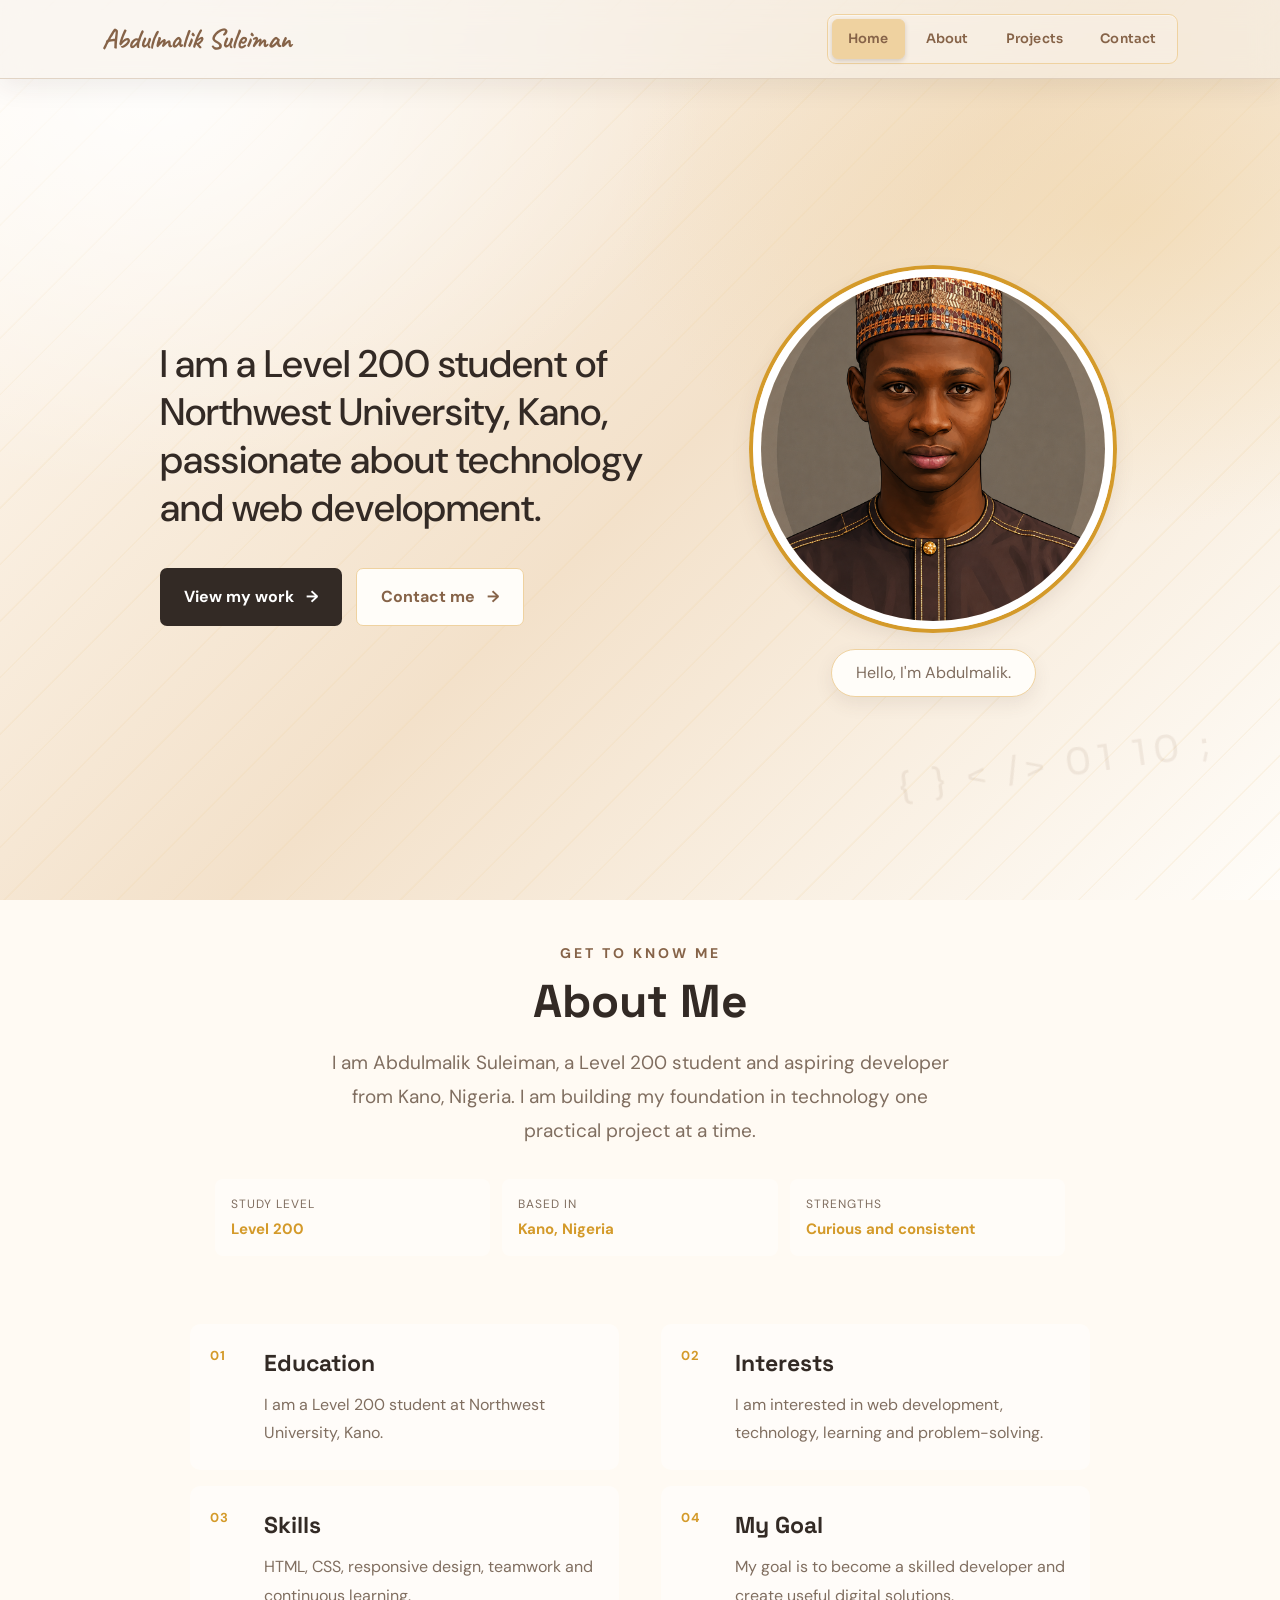
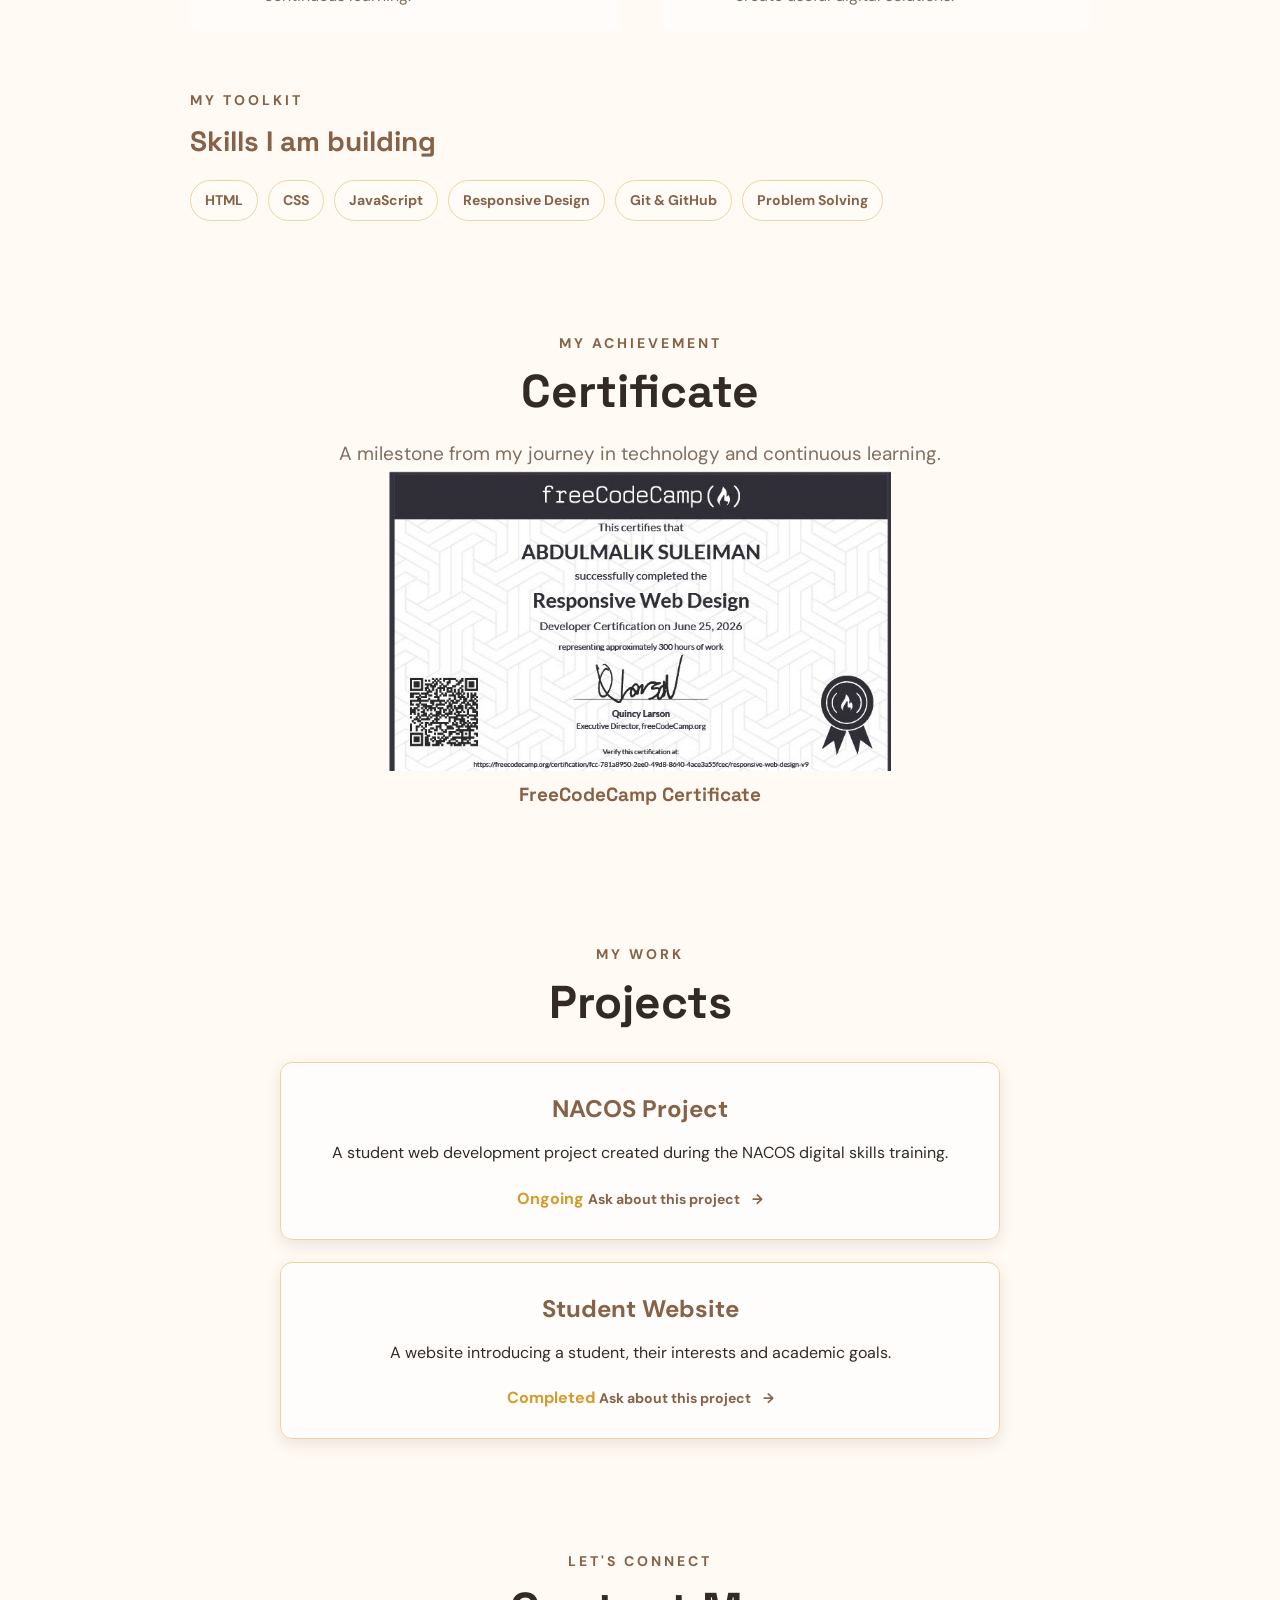
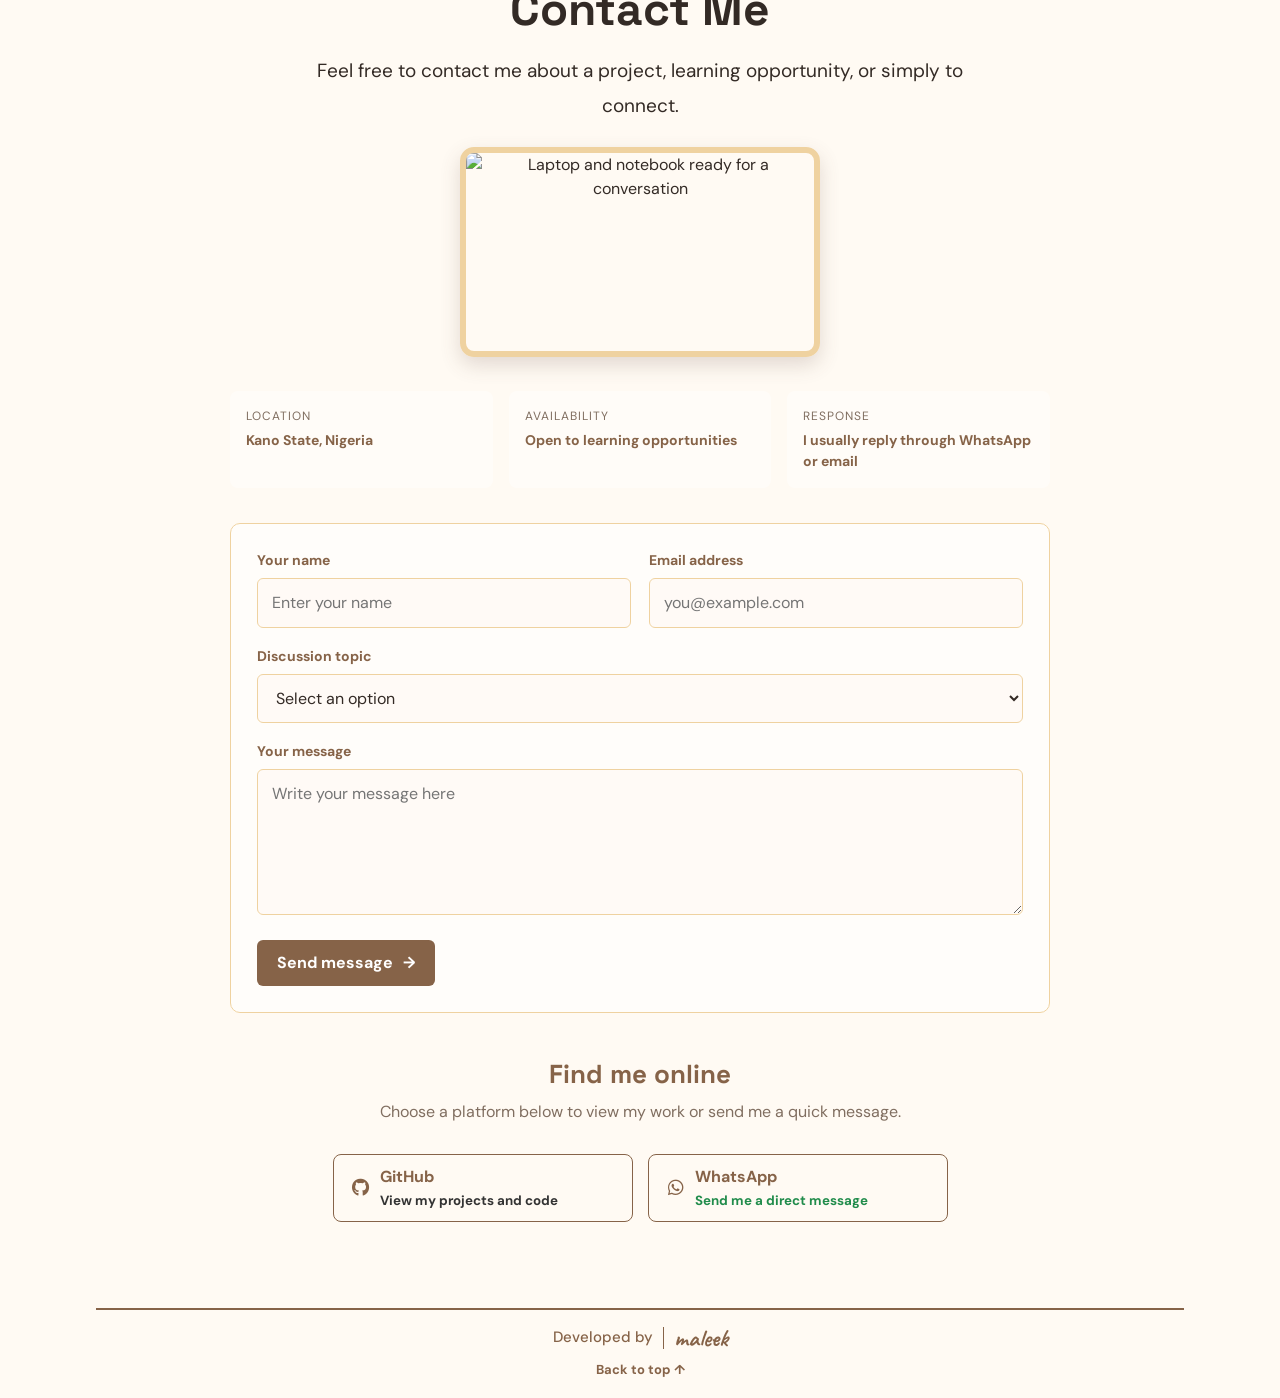
==== index.html @ fd4d11ca "Add files via upload" ====
<!doctype html>
<html lang="en">
  <head>
    <meta charset="UTF-8" />
    <meta name="viewport" content="width=device-width, initial-scale=1.0" />
    <title>Abdulmalik Suleiman | Portfolio</title>
    <link rel="stylesheet" href="styles.css" />
    <link
      rel="stylesheet"
      href="https://cdnjs.cloudflare.com/ajax/libs/font-awesome/6.5.2/css/all.min.css"
    />
  </head>
  <body>
    <header>
      <nav>
        <h2>Abdulmalik Suleiman</h2>
        <input class="menu-checkbox" type="checkbox" id="mobile-menu" />
        <label class="menu-button" for="mobile-menu" aria-label="Toggle navigation menu">
          <span></span>
          <span></span>
          <span></span>
        </label>
        <div class="nav-links">
          <a href="#home" aria-current="page">Home</a>
          <a href="#about">About</a>
          <a href="#projects">Projects</a>
          <a href="#contact">Contact</a>
        </div>
      </nav>
    </header>

    <main>
      <section class="hero page-section" id="home">
        <div class="hero-intro">
          <p>
            I am a Level 200 student of Northwest University, Kano, passionate
            about technology and web development.
          </p>
          <div class="hero-actions">
            <a class="hero-button primary" href="#projects">View my work <span aria-hidden="true">&rarr;</span></a>
            <a class="hero-button secondary" href="#contact">Contact me <span aria-hidden="true">&rarr;</span></a>
          </div>
        </div>

        <div class="personal-image-slot hero-personal-image">
          <img src="compcartoon.jpg" alt="Personal image of Abdulmalik Suleiman" />
          <p class="hero-image-label">Hello, I'm Abdulmalik.</p>
        </div>
      </section>

      <section class="content page-section" id="about">
        <p class="tagline">GET TO KNOW ME</p>
        <h1>About Me</h1>
        <p class="about-intro">
          I am Abdulmalik Suleiman, a Level 200 student and aspiring developer
          from Kano, Nigeria. I am building my foundation in technology one
          practical project at a time.
        </p>

        <div class="about-highlights" aria-label="Personal highlights">
          <div>
            <span>Study level</span>
            <strong>Level 200</strong>
          </div>
          <div>
            <span>Based in</span>
            <strong>Kano, Nigeria</strong>
          </div>
          <div>
            <span>Strengths</span>
            <strong>Curious and consistent</strong>
          </div>
        </div>

        <div class="about-sections">
          <section class="about-section">
            <span class="section-number">01</span>
            <div>
              <h2>Education</h2>
              <p>I am a Level 200 student at Northwest University, Kano.</p>
            </div>
          </section>
          <section class="about-section">
            <span class="section-number">02</span>
            <div>
              <h2>Interests</h2>
              <p>
                I am interested in web development, technology, learning and
                problem-solving.
              </p>
            </div>
          </section>
          <section class="about-section">
            <span class="section-number">03</span>
            <div>
              <h2>Skills</h2>
              <p>
                HTML, CSS, responsive design, teamwork and continuous learning.
              </p>
            </div>
          </section>
          <section class="about-section">
            <span class="section-number">04</span>
            <div>
              <h2>My Goal</h2>
              <p>
                My goal is to become a skilled developer and create useful
                digital solutions.
              </p>
            </div>
          </section>
        </div>

        <div class="skills-section">
          <p class="tagline">MY TOOLKIT</p>
          <h2>Skills I am building</h2>
          <div class="skill-list">
            <span>HTML</span>
            <span>CSS</span>
            <span>JavaScript</span>
            <span>Responsive Design</span>
            <span>Git & GitHub</span>
            <span>Problem Solving</span>
          </div>
        </div>

      </section>

      <section class="content page-section certificate-section" id="certificate">
        <p class="tagline">MY ACHIEVEMENT</p>
        <h1>Certificate</h1>
        <p class="certificate-intro">A milestone from my journey in technology and continuous learning.</p>
        <div class="certificate-slot">
          <img class="certificate-image" src="fcc.jpg" alt="FreeCodeCamp certificate">
          <h2>FreeCodeCamp Certificate</h2>
        </div>
      </section>

      <section class="content page-section" id="projects">
        <p class="tagline">MY WORK</p>
        <h1>Projects</h1>
        <div class="project-grid">
          <article class="card">
            <h2>NACOS Project</h2>
            <p>A student web development project created during the NACOS digital skills training.</p>
            <span class="status">Ongoing</span>
            <a class="project-link" href="#contact">Ask about this project <span aria-hidden="true">&rarr;</span></a>
          </article>
          <article class="card">
            <h2>Student Website</h2>
            <p>
              A website introducing a student, their interests and academic
              goals.
            </p>
            <span class="status">Completed</span>
            <a class="project-link" href="#contact">Ask about this project <span aria-hidden="true">&rarr;</span></a>
          </article>
        </div>
      </section>

      <section class="content page-section" id="contact">
        <p class="tagline">LET'S CONNECT</p>
        <h1>Contact Me</h1>
        <p>
          Feel free to contact me about a project, learning opportunity, or
          simply to connect.
        </p>
        <img
          class="contact-image"
          src="https://images.unsplash.com/photo-1516321318423-f06f85e504b3?auto=format&fit=crop&w=800&q=80"
          alt="Laptop and notebook ready for a conversation"
        />
        <div class="contact-details">
          <div><span>Location</span><strong>Kano State, Nigeria</strong></div>
          <div>
            <span>Availability</span
            ><strong>Open to learning opportunities</strong>
          </div>
          <div>
            <span>Response</span
            ><strong>I usually reply through WhatsApp or email</strong>
          </div>
        </div>

        <form
          class="contact-form"
          action="mailto:suleimanabdulmalik784@gmail.com"
          method="post"
          enctype="text/plain"
        >
          <div class="form-row">
            <div class="form-field">
              <label for="name">Your name</label
              ><input
                id="name"
                name="name"
                type="text"
                placeholder="Enter your name"
                required
              />
            </div>
            <div class="form-field">
              <label for="email">Email address</label
              ><input
                id="email"
                name="email"
                type="email"
                placeholder="you@example.com"
                required
              />
            </div>
          </div>
          <div class="form-field">
            <label for="topic">Discussion topic</label>
            <select id="topic" name="topic" required>
              <option value="" disabled selected>Select an option</option>
              <option value="project">A project idea</option>
              <option value="opportunity">A learning opportunity</option>
              <option value="conversation">A conversation</option>
            </select>
          </div>
          <div class="form-field">
            <label for="message">Your message</label
            ><textarea
              id="message"
              name="message"
              rows="5"
              placeholder="Write your message here"
              required
            ></textarea>
          </div>
          <button class="form-button" type="submit">
            <span>Send message</span>
            <span aria-hidden="true">&rarr;</span>
          </button>
        </form>

        <section class="social-section">
          <h2>Find me online</h2>
          <p class="social-copy">
            Choose a platform below to view my work or send me a quick message.
          </p>
          <div class="contact-links">
            <a
              class="github-link"
              href="https://github.com/suleimanabdulmalik784-ux"
              target="_blank"
              rel="noopener noreferrer"
              aria-label="Visit my GitHub profile"
              ><i class="fa-brands fa-github social-icon" aria-hidden="true"></i
              ><span
                ><strong>GitHub</strong
                ><small>View my projects and code</small></span
              ></a
            ><a
              class="whatsapp-link"
              href="https://wa.me/2349013999193"
              target="_blank"
              rel="noopener noreferrer"
              aria-label="Message me on WhatsApp"
              ><i
                class="fa-brands fa-whatsapp social-icon"
                aria-hidden="true"
              ></i
              ><span
                ><strong>WhatsApp</strong
                ><small>Send me a direct message</small></span
              ></a
            >
          </div>
        </section>
      </section>
    </main>

    <footer>
      <p class="footer-credit">
        Developed by <span class="footer-line" aria-hidden="true"></span>
        <strong>maleek</strong>
      </p>
      <a class="back-to-top" href="#home">Back to top &uarr;</a>
    </footer>

  </body>
</html>
---- styles.css ----
@import url("https://fonts.googleapis.com/css2?family=Caveat:wght@500;600;700&family=DM+Sans:wght@400;500;700&family=Sora:wght@500;600;700&family=Space+Grotesk:wght@500;600;700&display=swap");

* {
  box-sizing: border-box;
  margin: 0;
  padding: 0;
}

:root {
  --ink: #332a25;
  --brown: #866348;
  --cream: #efd2a0;
  --gold: #d49a2a;
  --paper: #fffaf3;
  --muted: #806e60;
}

html {
  scroll-behavior: smooth;
}

body {
  min-height: 100vh;
  display: flex;
  flex-direction: column;
  overflow-x: hidden;
  background-color: var(--paper);
  background-image:
    radial-gradient(ellipse at 12% 10%, #ffffffd9 0%, transparent 35%),
    radial-gradient(ellipse at 88% 24%, #efd2a080 0%, transparent 32%),
    repeating-linear-gradient(135deg, transparent 0 38px, #efd2a02e 39px 40px),
    linear-gradient(135deg, #fffaf3 0%, #f3e1ca 52%, #fffdf9 100%);
  background-size:
    100% 100%,
    100% 100%,
    100% 100%,
    100% 100%;
  background-attachment: fixed;
  color: var(--ink);
  font-family: "DM Sans", sans-serif;
  line-height: 1.5;
}

body::after {
  position: fixed;
  z-index: -1;
  right: 5%;
  bottom: 12%;
  content: "{ }   < />   01 10   ;";
  color: var(--brown);
  font-family: "Sora", sans-serif;
  font-size: clamp(18px, 3vw, 36px);
  letter-spacing: 6px;
  opacity: 0.1;
  pointer-events: none;
  transform: rotate(-8deg);
}

header {
  position: sticky;
  top: 0;
  z-index: 100;
  background: rgba(247, 241, 235, 0.58);
  padding: 14px 8%;
  border-bottom: 1px solid rgba(205, 182, 161, 0.55);
  box-shadow: 0 8px 24px rgba(59, 41, 35, 0.08);
  backdrop-filter: blur(14px);
  -webkit-backdrop-filter: blur(14px);
}

nav {
  display: flex;
  align-items: center;
  justify-content: space-between;
  gap: 20px;
}

nav h2 {
  color: var(--brown);
  font-family: "Caveat", cursive;
  font-size: 28px;
  font-weight: 700;
  letter-spacing: 0;
  line-height: 1;
}

.nav-links {
  display: flex;
  flex-wrap: wrap;
  gap: 5px;
  padding: 4px;
  border: 1px solid var(--cream);
  border-radius: 9px;
  background: rgba(255, 255, 255, 0.2);
  box-shadow: inset 0 1px 0 rgba(255, 255, 255, 0.45);
}

.menu-checkbox,
.menu-button {
  display: none;
}

.nav-links a {
  color: var(--brown);
  text-decoration: none;
  font-family: "Sora", sans-serif;
  font-size: 13px;
  font-weight: 600;
  letter-spacing: 0.2px;
  padding: 9px 15px;
  border: 1px solid transparent;
  border-radius: 6px;
  transition:
    color 0.2s ease,
    background 0.2s ease,
    border-color 0.2s ease,
    transform 0.2s ease;
}

.nav-links a:hover {
  color: var(--ink);
  border-color: var(--cream);
  transform: translateY(-2px);
}

.nav-links a[aria-current="page"] {
  background: var(--cream);
  color: var(--brown);
  border-color: var(--cream);
  box-shadow: 0 2px 5px #3b292330;
}

body:has(#about:target) .nav-links a[href="#home"],
body:has(#projects:target) .nav-links a[href="#home"],
body:has(#contact:target) .nav-links a[href="#home"] {
  background: transparent;
  color: var(--brown);
  border-color: transparent;
  box-shadow: none;
}

body:has(#about:target) .nav-links a[href="#about"],
body:has(#projects:target) .nav-links a[href="#projects"],
body:has(#contact:target) .nav-links a[href="#contact"] {
  background: var(--cream);
  color: var(--brown);
  border-color: var(--cream);
  box-shadow: 0 2px 5px #3b292330;
}

.nav-links a:focus-visible,
.button:focus-visible,
.contact-links a:focus-visible {
  outline: 3px solid var(--cream);
  outline-offset: 4px;
}

.hero,
.content {
  width: 90%;
  max-width: 1000px;
  margin: auto;
  padding: 56px 20px;
  text-align: center;
}

.hero {
  display: grid;
  grid-template-columns: minmax(0, 1.15fr) minmax(280px, 0.85fr);
  min-height: calc(100vh - 92px);
  align-items: center;
  gap: 80px;
  text-align: left;
}

.hero-intro {
  min-width: 0;
}

.hero-intro > p:not(.tagline) {
  margin-left: 0;
  margin-right: 0;
  max-width: 680px;
  font-size: clamp(26px, 3vw, 40px);
  font-weight: 500;
  line-height: 1.25;
}

.hero-actions {
  display: flex;
  flex-wrap: wrap;
  gap: 14px;
  margin-top: 36px;
}

.hero-button {
  display: inline-flex;
  align-items: center;
  gap: 12px;
  padding: 16px 24px;
  border-radius: 7px;
  font-weight: bold;
  text-decoration: none;
  transition: transform 0.2s ease, box-shadow 0.2s ease;
}

.hero-button:hover {
  transform: translateY(-2px);
  box-shadow: 0 7px 16px #3b29231c;
}

.hero-button.primary {
  background: var(--ink);
  color: #ffffff;
}

.hero-button.secondary {
  border: 1px solid var(--cream);
  background: #fffdf9;
  color: var(--brown);
}

.page-section {
  scroll-margin-top: 110px;
}

.hero h1,
.content h1 {
  margin: 12px 0 20px;
  font-size: 46px;
  font-family: "Space Grotesk", sans-serif;
  line-height: 1.1;
}

.hero h1 span {
  color: var(--brown);
}

.home-info {
  grid-column: 1 / -1;
  width: min(100%, 700px);
  max-width: none;
  margin: 0 auto;
  padding: 28px;
  background: rgba(255, 255, 255, 0.62);
  border: 1px solid var(--cream);
  border-radius: 12px;
  text-align: left;
  box-shadow: 0 5px 15px #644b3e20;
  transition:
    transform 0.25s ease,
    box-shadow 0.25s ease;
}

.home-info:hover {
  transform: translateY(-5px);
  box-shadow: 0 12px 24px #644b3e30;
}

.home-info h2,
.home-info h3 {
  color: var(--brown);
}

.home-info h2 {
  margin-bottom: 12px;
}

.home-info h3 {
  margin-top: 22px;
  margin-bottom: 10px;
}

.home-info p {
  line-height: 1.7;
}

.home-info ul {
  padding-left: 0;
  line-height: 1.9;
  list-style: none;
}

.home-info li {
  position: relative;
  padding-left: 28px;
  transition:
    color 0.2s ease,
    padding-left 0.2s ease;
}

.home-info li::before {
  position: absolute;
  left: 0;
  color: var(--brown);
  content: "\2713";
  font-weight: bold;
}

.home-info li:hover {
  padding-left: 33px;
  color: var(--brown);
}

.hero > p:not(.tagline),
.content > p:not(.tagline) {
  max-width: 650px;
  margin: auto;
  font-size: 19px;
  line-height: 1.8;
}

.tagline {
  color: var(--brown);
  font-size: 14px;
  font-weight: bold;
  letter-spacing: 3px;
}

.contact-image {
  display: block;
  width: min(100%, 360px);
  height: 210px;
  margin: 24px auto 28px;
  border: 6px solid var(--cream);
  border-radius: 14px;
  object-fit: cover;
  box-shadow: 0 8px 20px #644b3e30;
}

.about-intro {
  max-width: 560px;
  margin: 0 auto;
  color: var(--muted);
  font-size: 20px;
  line-height: 1.8;
}

.about-highlights {
  display: grid;
  grid-template-columns: repeat(3, 1fr);
  gap: 12px;
  max-width: 850px;
  margin: 30px auto 0;
  text-align: left;
}

.about-highlights div {
  padding: 16px;
  background: rgba(255, 255, 255, 0.45);
  border-radius: 8px;
}

.about-highlights span,
.about-highlights strong {
  display: block;
}

.about-highlights span {
  margin-bottom: 5px;
  color: var(--muted);
  font-size: 12px;
  letter-spacing: 1px;
  text-transform: uppercase;
}

.about-highlights strong {
  color: var(--gold);
  font-size: 15px;
}

.personal-image-slot {
  display: flex;
  flex-direction: column;
  align-items: center;
  max-width: 420px;
  margin: 0 auto;
  text-align: center;
}

.hero-personal-image {
  justify-self: center;
  margin-bottom: 0;
}

.personal-image-slot img {
  display: block;
  width: min(100%, 360px);
  aspect-ratio: 1;
  margin: 0;
  border: 8px solid #ffffff;
  border-radius: 50%;
  object-fit: cover;
  box-shadow: 0 0 0 4px var(--gold), 0 8px 22px #644b3e25;
}

.personal-image-slot p {
  margin-top: 12px;
  color: var(--muted);
  font-size: 13px;
}

.hero-image-label {
  width: fit-content;
  margin: 20px auto 0 !important;
  padding: 11px 24px;
  border: 1px solid var(--cream);
  border-radius: 999px;
  background: #fffdf9;
  color: var(--muted) !important;
  box-shadow: 0 7px 18px #644b3e18;
  font-size: 16px !important;
  white-space: nowrap;
}

.about-sections {
  display: grid;
  grid-template-columns: repeat(2, 1fr);
  gap: 16px 42px;
  max-width: 900px;
  margin: 68px auto 0;
  text-align: left;
}

.about-section {
  position: relative;
  display: grid;
  grid-template-columns: 38px 1fr;
  gap: 16px;
  padding: 22px 20px;
  background: rgba(255, 255, 255, 0.48);
  border-radius: 10px;
  transition:
    transform 0.25s ease,
    background 0.25s ease;
}

.about-section:hover {
  background: rgba(255, 255, 255, 0.78);
  transform: translateY(-4px);
}

.section-number {
  color: var(--gold);
  font-size: 13px;
  font-weight: bold;
  letter-spacing: 1px;
}

.about-section h2 {
  margin-bottom: 10px;
  font-size: 23px;
  font-family: "Space Grotesk", sans-serif;
}

.about-section p {
  color: var(--muted);
  line-height: 1.8;
}

.skills-section {
  max-width: 900px;
  margin: 58px auto 0;
  text-align: left;
}

.skills-section h2 {
  margin: 9px 0 18px;
  color: var(--brown);
  font-family: "Space Grotesk", sans-serif;
  font-size: 28px;
}

.skill-list {
  display: flex;
  flex-wrap: wrap;
  gap: 10px;
}

.skill-list span {
  padding: 9px 14px;
  border: 1px solid var(--cream);
  border-radius: 999px;
  background: rgba(255, 255, 255, 0.45);
  color: var(--brown);
  font-size: 14px;
  font-weight: bold;
  transition: background 0.2s ease, color 0.2s ease, transform 0.2s ease;
}

.skill-list span:hover {
  background: var(--gold);
  color: #ffffff;
  transform: translateY(-3px);
}

.certificate-section {
  width: 90%;
  max-width: 1000px;
  margin: auto;
  padding: 56px 20px;
  text-align: center;
}

.certificate-section h2 {
  margin: 10px 0 24px;
  color: var(--brown);
  font-family: "Space Grotesk", sans-serif;
  font-size: 30px;
}

.certificate-intro {
  max-width: 560px;
  margin: 0 auto 30px;
  color: var(--muted);
  font-size: 17px;
}

.certificate-slot {
  display: grid;
  min-height: 0;
  place-content: center;
  padding: 0;
  color: var(--brown);
}

.certificate-icon {
  font-size: 30px;
}

.certificate-image {
  display: block;
  width: min(100%, 680px);
  height: 300px;
  margin: auto;
  object-fit: contain;
}

.certificate-slot h2 {
  margin-top: 12px;
  color: var(--brown);
  font-size: 19px;
  line-height: 1.3;
}

.certificate-slot p {
  font-size: 18px;
  font-weight: bold;
}

.certificate-slot small {
  color: var(--muted);
}

.button {
  display: inline-block;
  margin-top: 30px;
  padding: 14px 25px;
  border-radius: 8px;
  background: var(--brown);
  color: #ffffff;
  text-decoration: none;
  font-weight: bold;
}

.button:hover {
  background: var(--ink);
  transform: translateY(-2px);
}

.info-grid,
.project-grid {
  display: grid;
  grid-template-columns: 1fr;
  gap: 22px;
  width: min(100%, 720px);
  margin-top: 35px;
  margin-left: auto;
  margin-right: auto;
}

.card {
  padding: 28px;
  background: rgba(255, 255, 255, 0.62);
  border: 1px solid var(--cream);
  border-radius: 12px;
  box-shadow: 0 5px 15px #644b3e20;
}

.card h2 {
  margin-bottom: 12px;
  color: var(--brown);
}

.card p {
  line-height: 1.7;
}

.status {
  display: inline-block;
  margin-top: 18px;
  color: var(--gold);
  font-weight: bold;
}

.project-link {
  display: inline-flex;
  justify-content: space-between;
  gap: 12px;
  margin-top: 22px;
  color: var(--brown);
  font-size: 14px;
  font-weight: bold;
  text-decoration: none;
}

.project-link:hover {
  color: var(--gold);
}

.contact-links {
  display: flex;
  justify-content: center;
  flex-wrap: wrap;
  gap: 15px;
  margin: 30px 0;
}

.social-section {
  max-width: 820px;
  margin: 42px auto 0;
}

.social-section h2 {
  color: var(--brown);
  font-family: "Space Grotesk", sans-serif;
  font-size: 26px;
}

.social-copy {
  margin-top: 6px;
  color: var(--muted);
}

.contact-details {
  display: grid;
  grid-template-columns: repeat(3, 1fr);
  gap: 16px;
  max-width: 820px;
  margin: 34px auto;
  text-align: left;
}

.contact-details div {
  padding: 16px;
  background: rgba(255, 255, 255, 0.45);
  border-radius: 8px;
}

.contact-details span,
.contact-details strong {
  display: block;
}

.contact-details span {
  margin-bottom: 5px;
  color: var(--muted);
  font-size: 12px;
  letter-spacing: 1px;
  text-transform: uppercase;
}

.contact-details strong {
  color: var(--brown);
  font-size: 14px;
}

.contact-form {
  max-width: 820px;
  margin: 35px auto 0;
  padding: 26px;
  background: rgba(255, 255, 255, 0.55);
  border: 1px solid var(--cream);
  border-radius: 10px;
  text-align: left;
}

.form-row {
  display: grid;
  grid-template-columns: repeat(2, 1fr);
  gap: 18px;
}

.form-field {
  margin-bottom: 18px;
}

.form-field label {
  display: block;
  margin-bottom: 7px;
  color: var(--brown);
  font-size: 14px;
  font-weight: bold;
}

.form-field input,
.form-field select,
.form-field textarea {
  width: 100%;
  padding: 12px 14px;
  border: 1px solid var(--cream);
  border-radius: 6px;
  background: #fffaf6;
  color: var(--ink);
  font: inherit;
}

.form-field textarea {
  resize: vertical;
}

.form-field input:focus,
.form-field select:focus,
.form-field textarea:focus {
  outline: 2px solid var(--brown);
  outline-offset: 2px;
}

.form-button {
  display: inline-flex;
  align-items: center;
  gap: 10px;
  padding: 11px 20px;
  border: 0;
  border-radius: 6px;
  background: var(--brown);
  color: #ffffff;
  cursor: pointer;
  font: inherit;
  font-weight: bold;
  transition:
    background 0.2s ease,
    transform 0.2s ease;
}

.form-button:hover {
  background: var(--ink);
  transform: translateY(-2px);
}

.contact-links a {
  display: inline-flex;
  align-items: center;
  gap: 10px;
  width: min(100%, 300px);
  padding: 10px 18px;
  border-radius: 8px;
  border: 1px solid var(--brown);
  background: transparent;
  color: var(--brown);
  text-decoration: none;
  font-weight: bold;
  transition:
    background 0.2s ease,
    transform 0.2s ease;
}

.social-icon {
  width: 18px;
  height: 18px;
  flex: 0 0 18px;
  font-size: 18px;
  line-height: 18px;
}

.contact-links a:hover {
  background: var(--ink);
  color: #ffffff;
  transform: translateY(-2px);
}

.contact-links .github-link:hover {
  background: #000000;
}

.contact-links .whatsapp-link:hover {
  background: #25d366;
}

.contact-links a small {
  color: var(--muted);
}

.contact-links .github-link small {
  color: #333333;
}

.contact-links .whatsapp-link small {
  color: #218c4b;
}

.contact-links a:hover small {
  color: #ffffffcc;
}

.location {
  color: var(--muted);
}

footer {
  position: relative;
  margin-top: auto;
  padding: 18px 20px;
  background: transparent;
  color: var(--muted);
  font-size: 14px;
  text-align: center;
}

footer::before {
  position: absolute;
  top: 0;
  left: 7.5%;
  width: 85%;
  height: 2px;
  background: var(--brown);
  content: "";
}

.footer-credit {
  display: flex;
  align-items: center;
  justify-content: center;
  gap: 10px;
  color: var(--brown);
  font-size: 15px;
  font-weight: 500;
}

.footer-line {
  display: inline-block;
  width: 1px;
  height: 22px;
  background: var(--brown);
}

.footer-credit strong {
  color: var(--brown);
  font-family: "Caveat", cursive;
  font-size: 24px;
  font-weight: 700;
  line-height: 1;
}

.back-to-top {
  display: inline-block;
  margin-top: 10px;
  color: var(--brown);
  font-size: 13px;
  font-weight: bold;
  text-decoration: none;
  transition: color 0.2s ease, transform 0.2s ease;
}

.back-to-top:hover {
  color: var(--gold);
  transform: translateY(-2px);
}

.footer-copy {
  margin-top: 6px;
  font-size: 12px;
}

@media (max-width: 650px) {
  header {
    padding: 12px 20px;
  }

  nav {
    position: relative;
    flex-direction: row;
    gap: 12px;
  }

  nav h2 {
    font-size: 21px;
  }

  .menu-button {
    display: flex;
    position: absolute;
    top: 50%;
    right: 0;
    transform: translateY(-50%);
    width: 36px;
    height: 32px;
    flex-direction: column;
    justify-content: center;
    align-items: center;
    gap: 5px;
    border: 1px solid var(--cream);
    border-radius: 6px;
    cursor: pointer;
  }

  .menu-button span {
    display: block;
    width: 18px;
    height: 2px;
    background: var(--brown);
    transition: transform 0.2s ease, opacity 0.2s ease;
  }

  .nav-links {
    display: none;
    position: absolute;
    top: 40px;
    right: 0;
    grid-template-columns: repeat(2, 1fr);
    gap: 4px;
    width: 220px;
    padding: 4px;
    margin-top: 8px;
  }

  .menu-checkbox:checked ~ .nav-links {
    display: grid;
  }

  .menu-checkbox:checked + .menu-button span:nth-child(1) {
    transform: translateY(7px) rotate(45deg);
  }

  .menu-checkbox:checked + .menu-button span:nth-child(2) {
    opacity: 0;
  }

  .menu-checkbox:checked + .menu-button span:nth-child(3) {
    transform: translateY(-7px) rotate(-45deg);
  }

  .nav-links a {
    min-width: 0;
    padding: 6px 8px;
    font-size: 11px;
    text-align: center;
  }

  .hero,
  .content {
    width: 100%;
    padding: 42px 20px;
  }

  .hero {
    grid-template-columns: 1fr;
    min-height: auto;
    gap: 34px;
    text-align: center;
  }

  .hero-personal-image {
    order: -1;
  }

  .hero-intro > p:not(.tagline) {
    margin-left: auto;
    margin-right: auto;
    font-size: 24px;
  }

  .hero-actions {
    justify-content: center;
  }

  .personal-image-slot img {
    width: min(100%, 300px);
  }

  .hero h1,
  .content h1 {
    font-size: clamp(32px, 10vw, 40px);
  }

  .hero > p:not(.tagline),
  .content > p:not(.tagline),
  .about-intro {
    font-size: 17px;
  }

  .home-info {
    padding: 24px 20px;
  }

  .about-intro {
    margin: 0 auto;
  }

  .about-highlights {
    grid-template-columns: 1fr;
    max-width: 560px;
  }

  .contact-details,
  .form-row {
    grid-template-columns: 1fr;
  }

  .contact-form {
    padding: 20px;
  }

  .certificate-slot {
    min-height: 0;
    padding: 0;
  }

  .certificate-image {
    height: 220px;
  }

  .info-grid,
  .project-grid {
    grid-template-columns: 1fr;
  }

  .about-sections {
    grid-template-columns: 1fr;
    gap: 0;
    margin-top: 40px;
  }

  .about-section:hover {
    transform: translateY(-2px);
  }

  footer {
    padding: 18px 20px;
  }
}

.contact-links a > span {
  display: grid;
  gap: 2px;
  text-align: left;
}
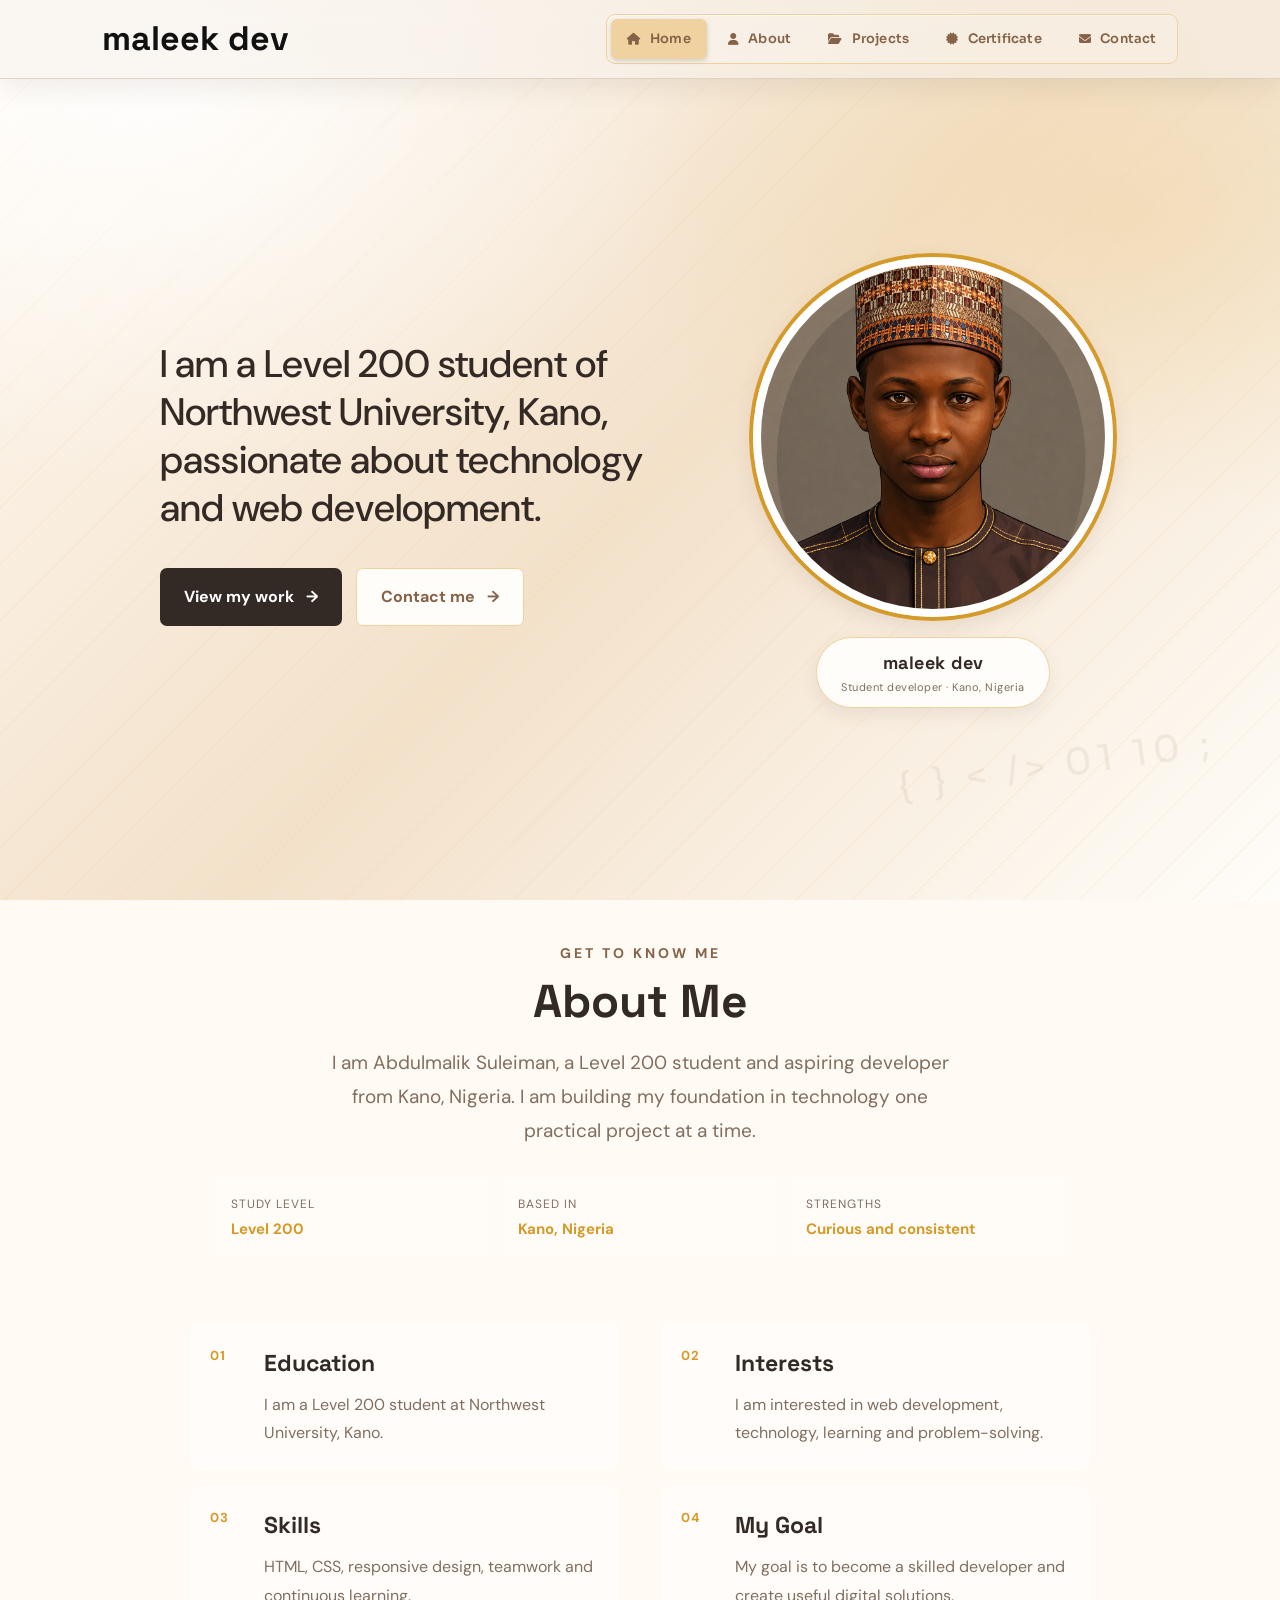
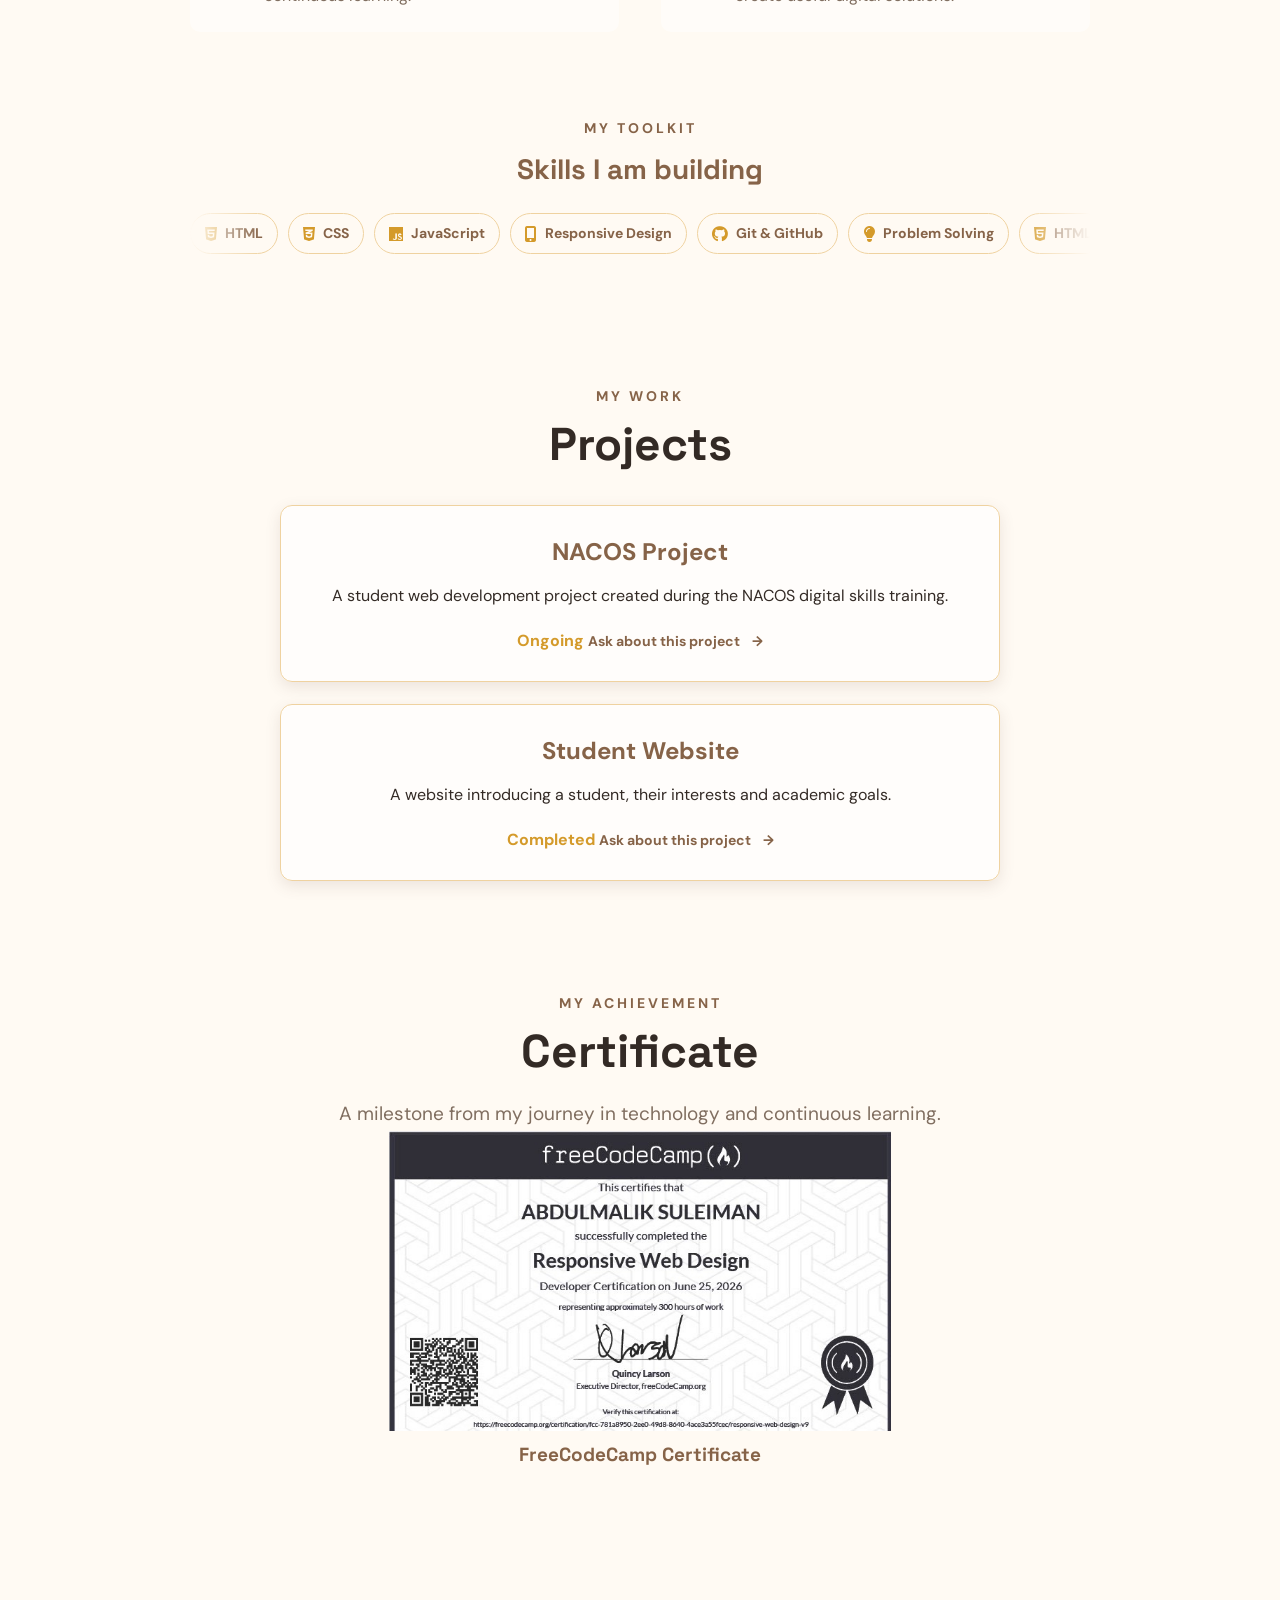
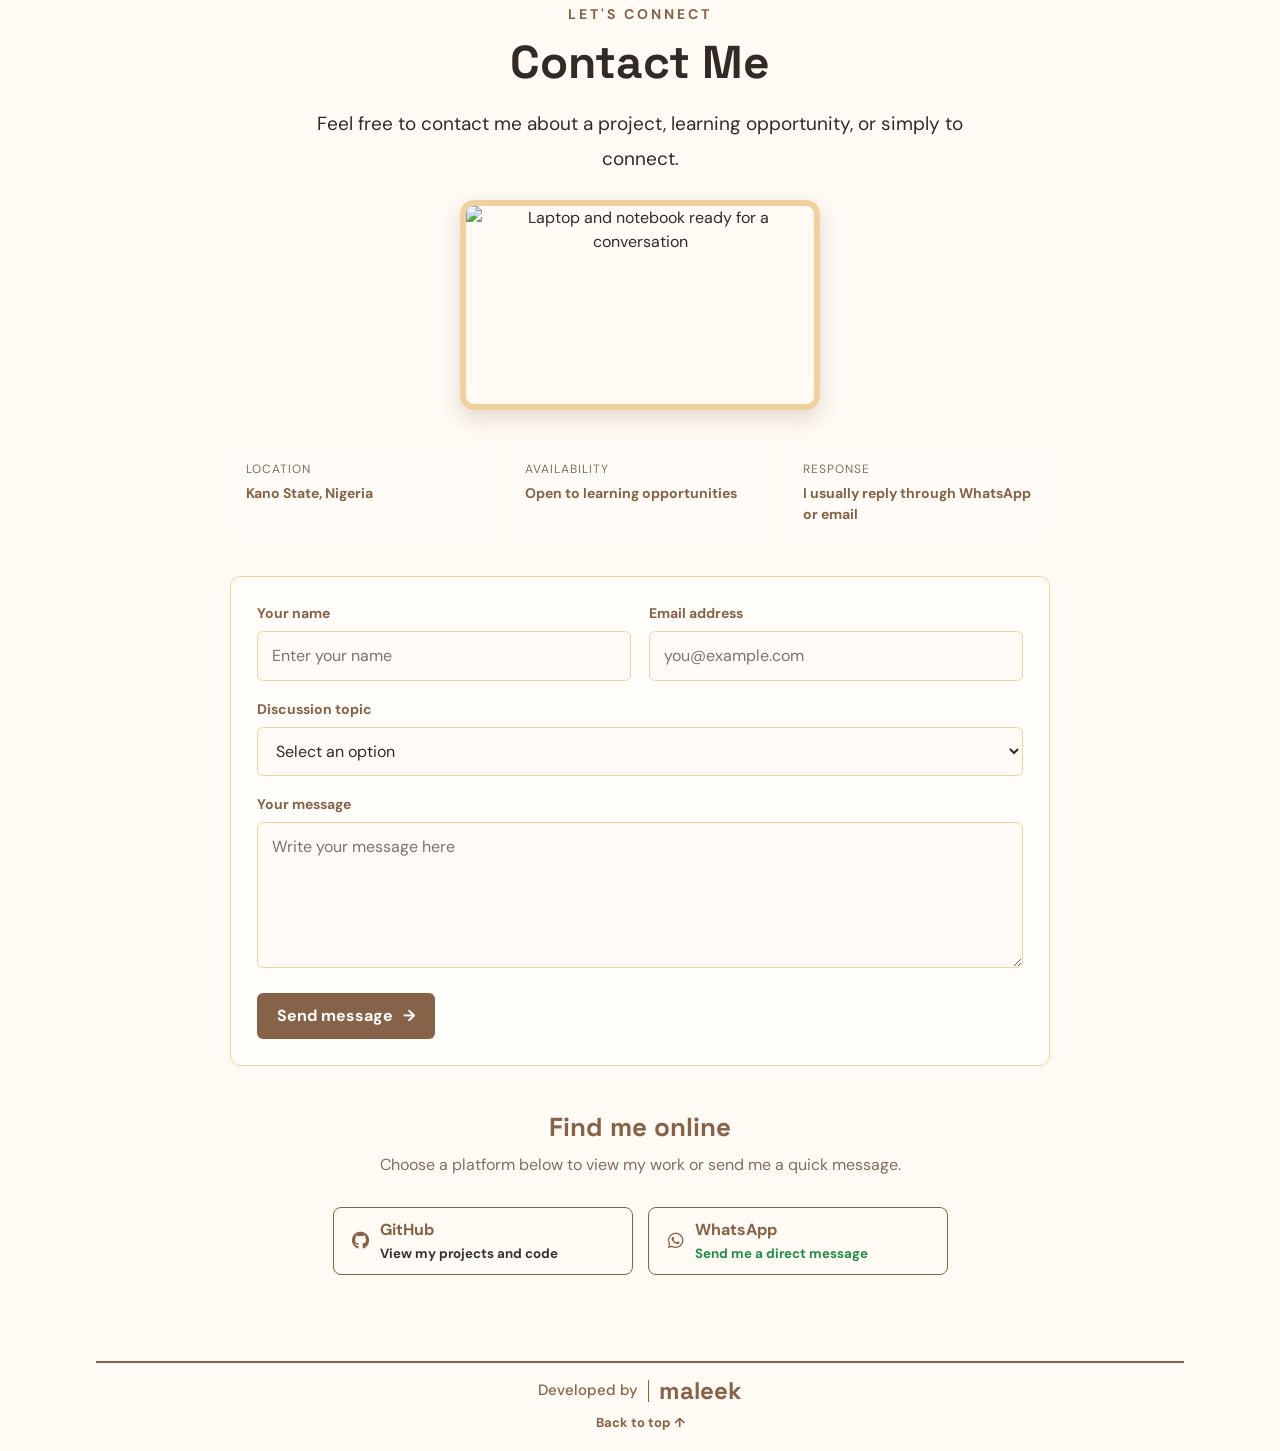
==== commit f1f61b68: "second commit" ====
--- a/index.html
+++ b/index.html
@@ -4,6 +4,27 @@
     <meta charset="UTF-8" />
     <meta name="viewport" content="width=device-width, initial-scale=1.0" />
     <title>Abdulmalik Suleiman | Portfolio</title>
+    <meta
+      name="description"
+      content="Maleek's portfolio: a Level 200 Northwest University student building modern web projects and developing practical technology skills."
+    />
+    <meta name="theme-color" content="#fffaf3" />
+    <meta property="og:type" content="website" />
+    <meta property="og:title" content="Maleek Dev | Portfolio" />
+    <meta
+      property="og:description"
+      content="Explore Maleek's web development projects, skills, certificate, and journey in technology."
+    />
+    <meta property="og:image" content="compcartoon.jpg" />
+    <meta property="og:image:alt" content="Illustrated portrait of Maleek" />
+    <meta name="twitter:card" content="summary_large_image" />
+    <meta name="twitter:title" content="Maleek Dev | Portfolio" />
+    <meta
+      name="twitter:description"
+      content="Explore Maleek's web development projects and skills."
+    />
+    <meta name="twitter:image" content="compcartoon.jpg" />
+    <link rel="icon" href="favicon.svg" type="image/svg+xml" />
     <link rel="stylesheet" href="styles.css" />
     <link
       rel="stylesheet"
@@ -11,20 +32,38 @@
     />
   </head>
   <body>
+    <a class="skip-link" href="#home">Skip to main content</a>
     <header>
       <nav>
-        <h2>Abdulmalik Suleiman</h2>
+        <h2>maleek dev</h2>
         <input class="menu-checkbox" type="checkbox" id="mobile-menu" />
-        <label class="menu-button" for="mobile-menu" aria-label="Toggle navigation menu">
+        <label
+          class="menu-button"
+          for="mobile-menu"
+          aria-label="Toggle navigation menu"
+        >
           <span></span>
           <span></span>
           <span></span>
         </label>
         <div class="nav-links">
-          <a href="#home" aria-current="page">Home</a>
-          <a href="#about">About</a>
-          <a href="#projects">Projects</a>
-          <a href="#contact">Contact</a>
+          <a href="#home" aria-current="page"
+            ><i class="fa-solid fa-house" aria-hidden="true"></i> Home</a
+          >
+          <a href="#about"
+            ><i class="fa-solid fa-user" aria-hidden="true"></i> About</a
+          >
+          <a href="#projects"
+            ><i class="fa-solid fa-folder-open" aria-hidden="true"></i>
+            Projects</a
+          >
+          <a href="#certificate"
+            ><i class="fa-solid fa-certificate" aria-hidden="true"></i>
+            Certificate</a
+          >
+          <a href="#contact"
+            ><i class="fa-solid fa-envelope" aria-hidden="true"></i> Contact</a
+          >
         </div>
       </nav>
     </header>
@@ -37,14 +76,24 @@
             about technology and web development.
           </p>
           <div class="hero-actions">
-            <a class="hero-button primary" href="#projects">View my work <span aria-hidden="true">&rarr;</span></a>
-            <a class="hero-button secondary" href="#contact">Contact me <span aria-hidden="true">&rarr;</span></a>
+            <a class="hero-button primary" href="#projects"
+              >View my work <span aria-hidden="true">&rarr;</span></a
+            >
+            <a class="hero-button secondary" href="#contact"
+              >Contact me <span aria-hidden="true">&rarr;</span></a
+            >
           </div>
         </div>
 
         <div class="personal-image-slot hero-personal-image">
-          <img src="compcartoon.jpg" alt="Personal image of Abdulmalik Suleiman" />
-          <p class="hero-image-label">Hello, I'm Abdulmalik.</p>
+          <img
+            src="compcartoon.jpg"
+            alt="Illustrated portrait of Abdulmalik Suleiman wearing traditional clothing"
+          />
+          <p class="hero-image-label">
+            <strong>maleek dev</strong>
+            <span>Student developer · Kano, Nigeria</span>
+          </p>
         </div>
       </section>
 
@@ -115,24 +164,54 @@
           <p class="tagline">MY TOOLKIT</p>
           <h2>Skills I am building</h2>
           <div class="skill-list">
-            <span>HTML</span>
-            <span>CSS</span>
-            <span>JavaScript</span>
-            <span>Responsive Design</span>
-            <span>Git & GitHub</span>
-            <span>Problem Solving</span>
-          </div>
-        </div>
-
-      </section>
-
-      <section class="content page-section certificate-section" id="certificate">
-        <p class="tagline">MY ACHIEVEMENT</p>
-        <h1>Certificate</h1>
-        <p class="certificate-intro">A milestone from my journey in technology and continuous learning.</p>
-        <div class="certificate-slot">
-          <img class="certificate-image" src="fcc.jpg" alt="FreeCodeCamp certificate">
-          <h2>FreeCodeCamp Certificate</h2>
+            <div class="skill-track">
+              <span
+                ><i class="fa-brands fa-html5" aria-hidden="true"></i>HTML</span
+              >
+              <span
+                ><i class="fa-brands fa-css3-alt" aria-hidden="true"></i
+                >CSS</span
+              >
+              <span
+                ><i class="fa-brands fa-js" aria-hidden="true"></i
+                >JavaScript</span
+              >
+              <span
+                ><i
+                  class="fa-solid fa-mobile-screen-button"
+                  aria-hidden="true"
+                ></i
+                >Responsive Design</span
+              >
+              <span
+                ><i class="fa-brands fa-github" aria-hidden="true"></i>Git &amp;
+                GitHub</span
+              >
+              <span
+                ><i class="fa-solid fa-lightbulb" aria-hidden="true"></i>Problem
+                Solving</span
+              >
+              <span aria-hidden="true"
+                ><i class="fa-brands fa-html5"></i>HTML</span
+              >
+              <span aria-hidden="true"
+                ><i class="fa-brands fa-css3-alt"></i>CSS</span
+              >
+              <span aria-hidden="true"
+                ><i class="fa-brands fa-js"></i>JavaScript</span
+              >
+              <span aria-hidden="true"
+                ><i class="fa-solid fa-mobile-screen-button"></i>Responsive
+                Design</span
+              >
+              <span aria-hidden="true"
+                ><i class="fa-brands fa-github"></i>Git &amp; GitHub</span
+              >
+              <span aria-hidden="true"
+                ><i class="fa-solid fa-lightbulb"></i>Problem Solving</span
+              >
+            </div>
+          </div>
         </div>
       </section>
 
@@ -142,9 +221,14 @@
         <div class="project-grid">
           <article class="card">
             <h2>NACOS Project</h2>
-            <p>A student web development project created during the NACOS digital skills training.</p>
+            <p>
+              A student web development project created during the NACOS digital
+              skills training.
+            </p>
             <span class="status">Ongoing</span>
-            <a class="project-link" href="#contact">Ask about this project <span aria-hidden="true">&rarr;</span></a>
+            <a class="project-link" href="#contact"
+              >Ask about this project <span aria-hidden="true">&rarr;</span></a
+            >
           </article>
           <article class="card">
             <h2>Student Website</h2>
@@ -153,8 +237,29 @@
               goals.
             </p>
             <span class="status">Completed</span>
-            <a class="project-link" href="#contact">Ask about this project <span aria-hidden="true">&rarr;</span></a>
+            <a class="project-link" href="#contact"
+              >Ask about this project <span aria-hidden="true">&rarr;</span></a
+            >
           </article>
+        </div>
+      </section>
+
+      <section
+        class="content page-section certificate-section"
+        id="certificate"
+      >
+        <p class="tagline">MY ACHIEVEMENT</p>
+        <h1>Certificate</h1>
+        <p class="certificate-intro">
+          A milestone from my journey in technology and continuous learning.
+        </p>
+        <div class="certificate-slot">
+          <img
+            class="certificate-image"
+            src="fcc.jpg"
+            alt="FreeCodeCamp certificate"
+          />
+          <h2>FreeCodeCamp Certificate</h2>
         </div>
       </section>
 
@@ -243,7 +348,7 @@
           <div class="contact-links">
             <a
               class="github-link"
-              href="https://github.com/suleimanabdulmalik784-ux"
+              href="https://github.com/abdul-maleek784"
               target="_blank"
               rel="noopener noreferrer"
               aria-label="Visit my GitHub profile"
@@ -279,6 +384,5 @@
       </p>
       <a class="back-to-top" href="#home">Back to top &uarr;</a>
     </footer>
-
   </body>
 </html>
--- a/styles.css
+++ b/styles.css
@@ -24,6 +24,7 @@
   display: flex;
   flex-direction: column;
   overflow-x: hidden;
+  color-scheme: light;
   background-color: var(--paper);
   background-image:
     radial-gradient(ellipse at 12% 10%, #ffffffd9 0%, transparent 35%),
@@ -56,6 +57,25 @@
   transform: rotate(-8deg);
 }
 
+.skip-link {
+  position: fixed;
+  top: 12px;
+  left: 12px;
+  z-index: 200;
+  padding: 10px 14px;
+  border-radius: 6px;
+  background: var(--ink);
+  color: #ffffff;
+  font-weight: bold;
+  text-decoration: none;
+  transform: translateY(-150%);
+  transition: transform 0.2s ease;
+}
+
+.skip-link:focus {
+  transform: translateY(0);
+}
+
 header {
   position: sticky;
   top: 0;
@@ -76,9 +96,9 @@
 }
 
 nav h2 {
-  color: var(--brown);
-  font-family: "Caveat", cursive;
-  font-size: 28px;
+  color: #111111;
+  font-family: "Space Grotesk", sans-serif;
+  font-size: 34px;
   font-weight: 700;
   letter-spacing: 0;
   line-height: 1;
@@ -117,6 +137,11 @@
     transform 0.2s ease;
 }
 
+.nav-links a i {
+  margin-right: 6px;
+  font-size: 12px;
+}
+
 .nav-links a:hover {
   color: var(--ink);
   border-color: var(--cream);
@@ -132,6 +157,7 @@
 
 body:has(#about:target) .nav-links a[href="#home"],
 body:has(#projects:target) .nav-links a[href="#home"],
+body:has(#certificate:target) .nav-links a[href="#home"],
 body:has(#contact:target) .nav-links a[href="#home"] {
   background: transparent;
   color: var(--brown);
@@ -141,6 +167,7 @@
 
 body:has(#about:target) .nav-links a[href="#about"],
 body:has(#projects:target) .nav-links a[href="#projects"],
+body:has(#certificate:target) .nav-links a[href="#certificate"],
 body:has(#contact:target) .nav-links a[href="#contact"] {
   background: var(--cream);
   color: var(--brown);
@@ -201,7 +228,9 @@
   border-radius: 7px;
   font-weight: bold;
   text-decoration: none;
-  transition: transform 0.2s ease, box-shadow 0.2s ease;
+  transition:
+    transform 0.2s ease,
+    box-shadow 0.2s ease;
 }
 
 .hero-button:hover {
@@ -391,7 +420,10 @@
   border: 8px solid #ffffff;
   border-radius: 50%;
   object-fit: cover;
-  box-shadow: 0 0 0 4px var(--gold), 0 8px 22px #644b3e25;
+  object-position: center 32%;
+  box-shadow:
+    0 0 0 4px var(--gold),
+    0 8px 22px #644b3e25;
 }
 
 .personal-image-slot p {
@@ -401,6 +433,9 @@
 }
 
 .hero-image-label {
+  display: flex;
+  flex-direction: column;
+  align-items: center;
   width: fit-content;
   margin: 20px auto 0 !important;
   padding: 11px 24px;
@@ -409,8 +444,22 @@
   background: #fffdf9;
   color: var(--muted) !important;
   box-shadow: 0 7px 18px #644b3e18;
+  gap: 3px;
+  color: var(--ink) !important;
   font-size: 16px !important;
-  white-space: nowrap;
+}
+
+.hero-image-label strong {
+  color: var(--ink);
+  font-family: "Space Grotesk", sans-serif;
+  font-size: 18px;
+  letter-spacing: 0.5px;
+}
+
+.hero-image-label span {
+  color: var(--muted);
+  font-size: 11px;
+  letter-spacing: 0.5px;
 }
 
 .about-sections {
@@ -461,7 +510,8 @@
 .skills-section {
   max-width: 900px;
   margin: 58px auto 0;
-  text-align: left;
+  padding: 28px 0 8px;
+  text-align: center;
 }
 
 .skills-section h2 {
@@ -472,26 +522,73 @@
 }
 
 .skill-list {
+  width: 100%;
+  overflow: hidden;
+  padding: 5px 0 12px;
+  mask-image: linear-gradient(
+    to right,
+    transparent,
+    #000 8%,
+    #000 92%,
+    transparent
+  );
+  -webkit-mask-image: linear-gradient(
+    to right,
+    transparent,
+    #000 8%,
+    #000 92%,
+    transparent
+  );
+}
+
+.skill-track {
   display: flex;
-  flex-wrap: wrap;
+  width: max-content;
   gap: 10px;
+  animation: toolkit-marquee 24s linear infinite;
 }
 
 .skill-list span {
+  display: inline-flex;
+  align-items: center;
+  gap: 8px;
+  flex: 0 0 auto;
   padding: 9px 14px;
   border: 1px solid var(--cream);
   border-radius: 999px;
-  background: rgba(255, 255, 255, 0.45);
+  background: transparent;
   color: var(--brown);
   font-size: 14px;
   font-weight: bold;
-  transition: background 0.2s ease, color 0.2s ease, transform 0.2s ease;
+  transition:
+    color 0.2s ease,
+    transform 0.2s ease;
+}
+
+.skill-list i {
+  color: var(--gold);
+  font-size: 16px;
 }
 
 .skill-list span:hover {
-  background: var(--gold);
-  color: #ffffff;
+  color: var(--gold);
   transform: translateY(-3px);
+}
+
+@keyframes toolkit-marquee {
+  from {
+    transform: translateX(0);
+  }
+  to {
+    transform: translateX(calc(-50% - 5px));
+  }
+}
+
+@media (prefers-reduced-motion: reduce) {
+  .skill-track {
+    animation: none;
+    transform: translateX(0);
+  }
 }
 
 .certificate-section {
@@ -846,7 +943,7 @@
 
 .footer-credit strong {
   color: var(--brown);
-  font-family: "Caveat", cursive;
+  font-family: "Space Grotesk", sans-serif;
   font-size: 24px;
   font-weight: 700;
   line-height: 1;
@@ -859,7 +956,9 @@
   font-size: 13px;
   font-weight: bold;
   text-decoration: none;
-  transition: color 0.2s ease, transform 0.2s ease;
+  transition:
+    color 0.2s ease,
+    transform 0.2s ease;
 }
 
 .back-to-top:hover {
@@ -874,17 +973,18 @@
 
 @media (max-width: 650px) {
   header {
-    padding: 12px 20px;
+    padding: 9px 14px;
   }
 
   nav {
     position: relative;
     flex-direction: row;
-    gap: 12px;
+    justify-content: space-between;
+    gap: 8px;
   }
 
   nav h2 {
-    font-size: 21px;
+    font-size: 25px;
   }
 
   .menu-button {
@@ -893,8 +993,8 @@
     top: 50%;
     right: 0;
     transform: translateY(-50%);
-    width: 36px;
-    height: 32px;
+    width: 32px;
+    height: 29px;
     flex-direction: column;
     justify-content: center;
     align-items: center;
@@ -909,19 +1009,25 @@
     width: 18px;
     height: 2px;
     background: var(--brown);
-    transition: transform 0.2s ease, opacity 0.2s ease;
+    transition:
+      transform 0.2s ease,
+      opacity 0.2s ease;
   }
 
   .nav-links {
     display: none;
     position: absolute;
-    top: 40px;
+    top: 34px;
     right: 0;
-    grid-template-columns: repeat(2, 1fr);
+    left: auto;
+    z-index: 2;
+    grid-template-columns: 1fr;
     gap: 4px;
-    width: 220px;
+    width: min(190px, calc(100vw - 28px));
     padding: 4px;
     margin-top: 8px;
+    background: var(--paper);
+    box-shadow: 0 10px 24px rgba(59, 41, 35, 0.16);
   }
 
   .menu-checkbox:checked ~ .nav-links {
@@ -941,9 +1047,20 @@
   }
 
   .nav-links a {
+    display: flex;
+    align-items: center;
+    justify-content: flex-start;
     min-width: 0;
-    padding: 6px 8px;
-    font-size: 11px;
+    padding: 7px 8px;
+    font-size: 10px;
+    text-align: left;
+  }
+
+  .nav-links a i {
+    flex: 0 0 20px;
+    width: 20px;
+    margin-right: 8px;
+    font-size: 14px;
     text-align: center;
   }
 
@@ -1045,4 +1162,3 @@
   gap: 2px;
   text-align: left;
 }
-
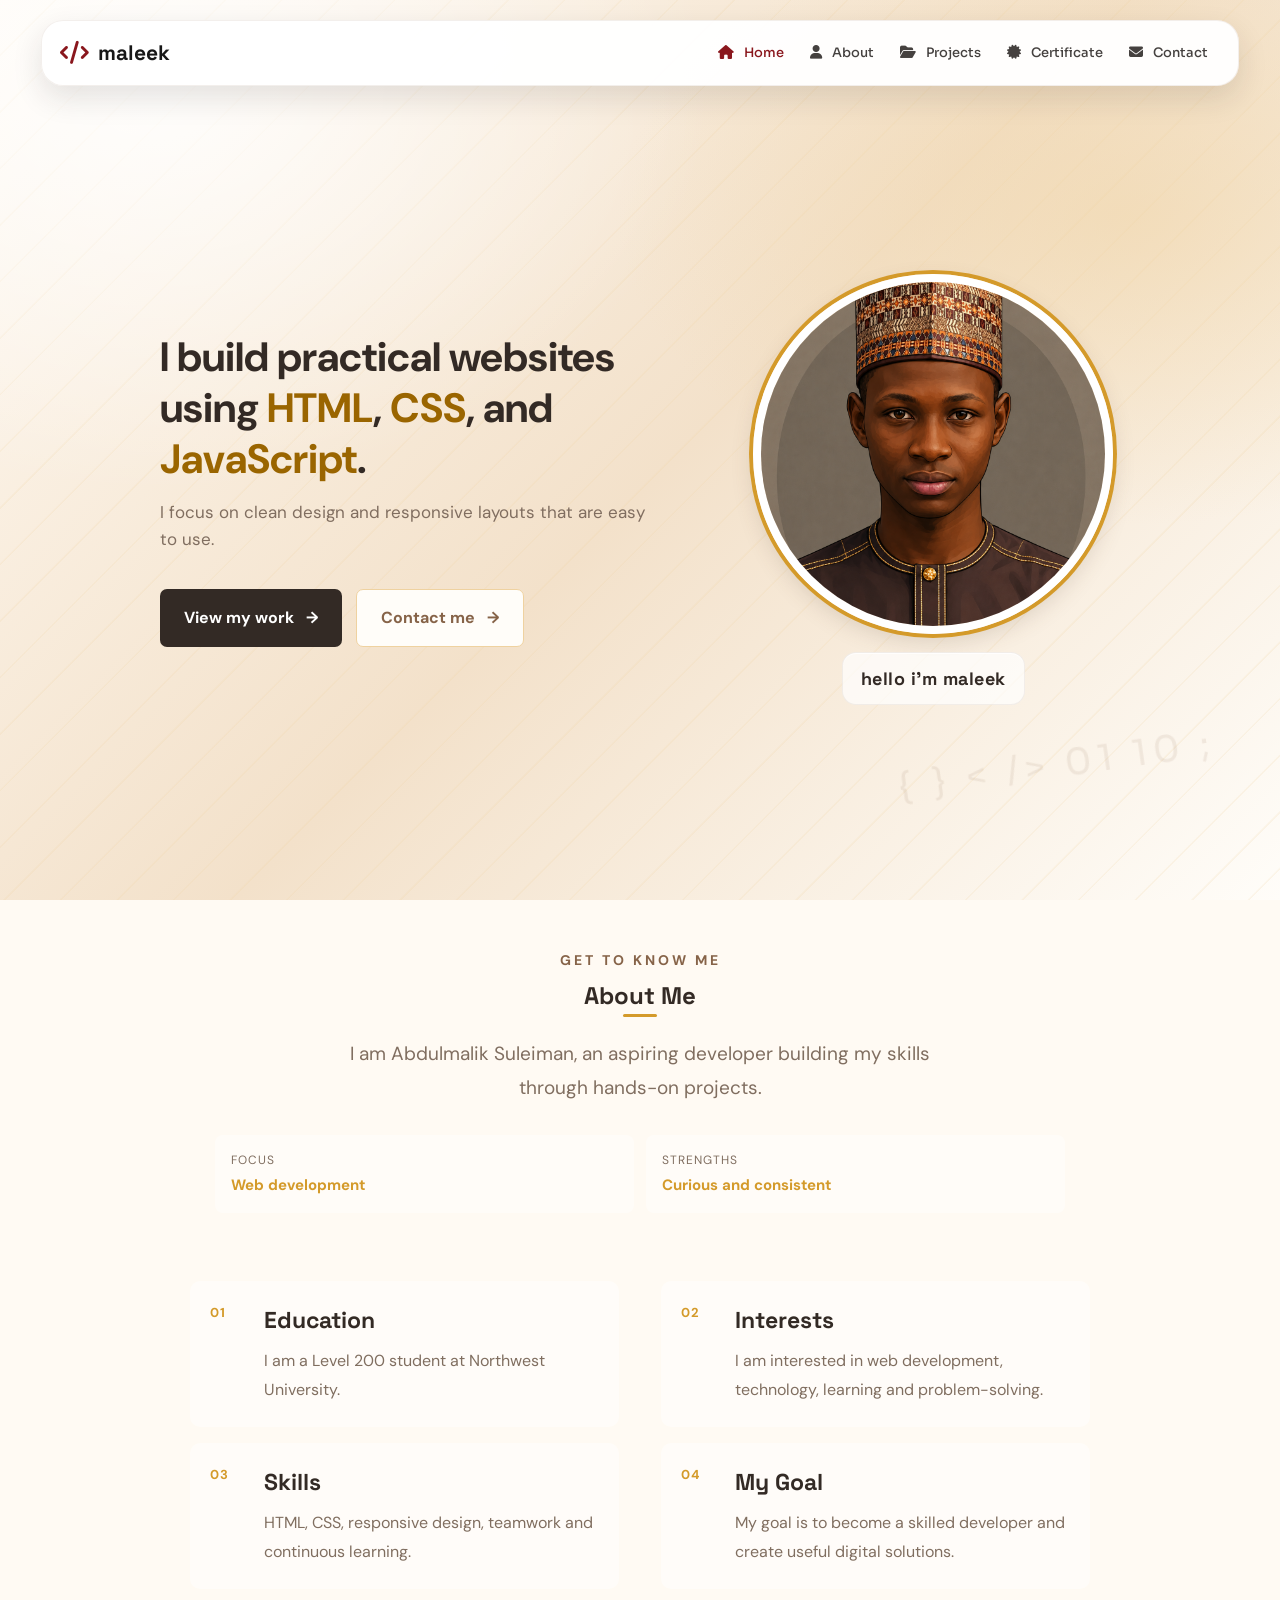
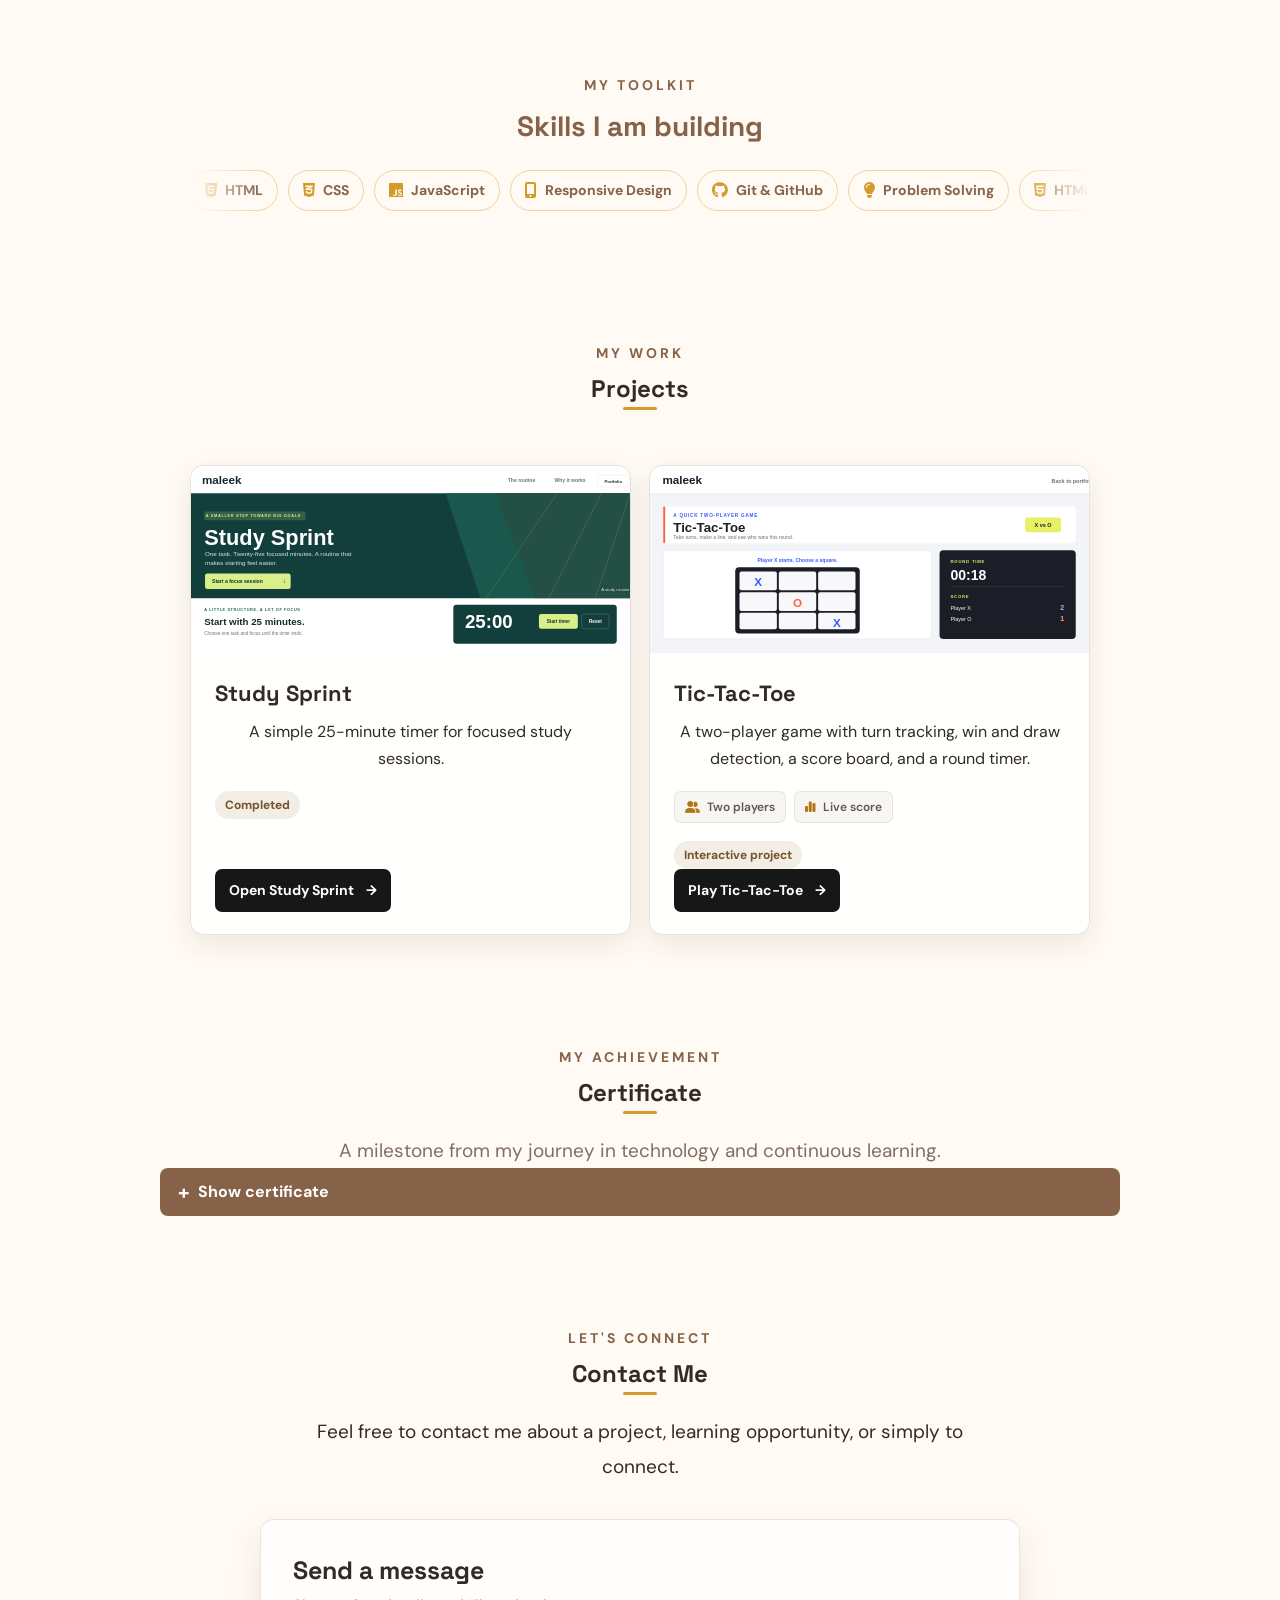
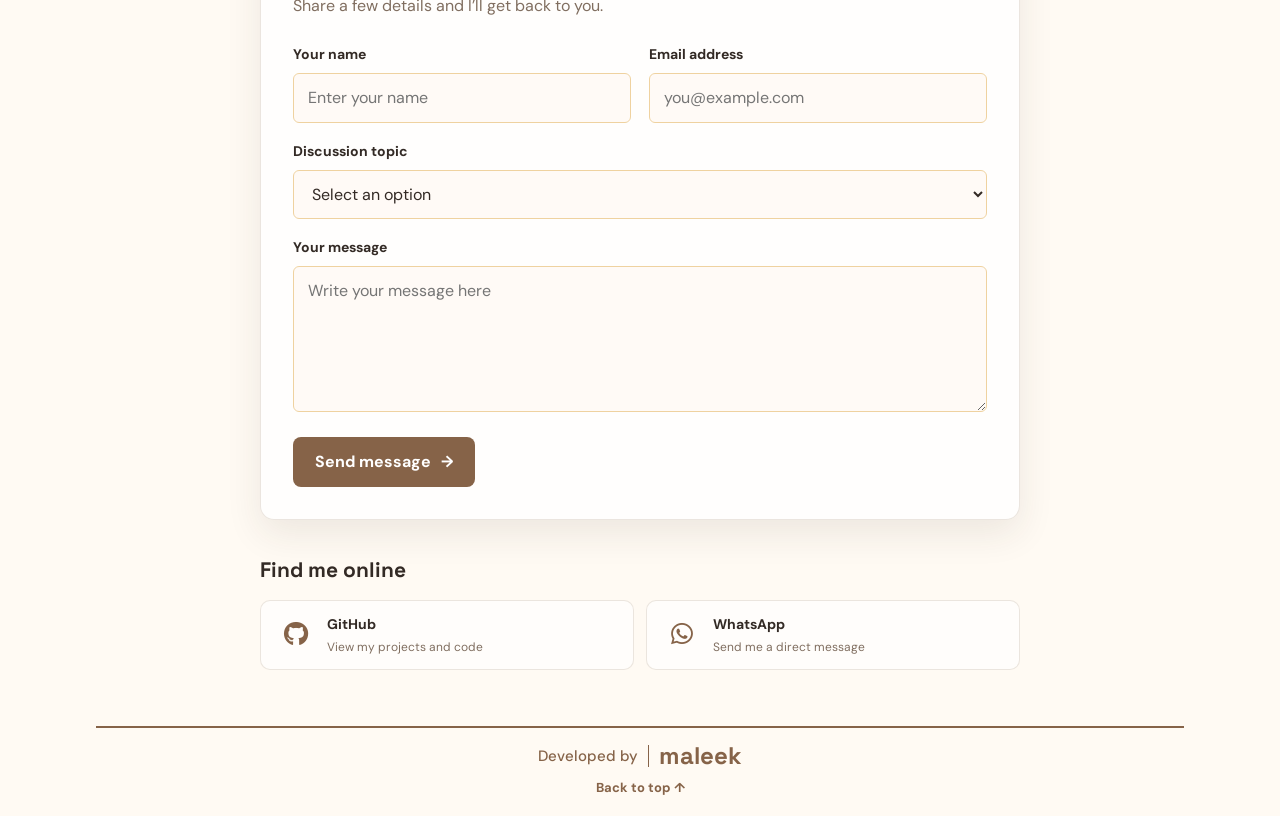
==== commit 299c38c2: "adittion of games" ====
--- a/index.html
+++ b/index.html
@@ -9,22 +9,7 @@
       content="Maleek's portfolio: a Level 200 Northwest University student building modern web projects and developing practical technology skills."
     />
     <meta name="theme-color" content="#fffaf3" />
-    <meta property="og:type" content="website" />
-    <meta property="og:title" content="Maleek Dev | Portfolio" />
-    <meta
-      property="og:description"
-      content="Explore Maleek's web development projects, skills, certificate, and journey in technology."
-    />
-    <meta property="og:image" content="compcartoon.jpg" />
-    <meta property="og:image:alt" content="Illustrated portrait of Maleek" />
-    <meta name="twitter:card" content="summary_large_image" />
-    <meta name="twitter:title" content="Maleek Dev | Portfolio" />
-    <meta
-      name="twitter:description"
-      content="Explore Maleek's web development projects and skills."
-    />
-    <meta name="twitter:image" content="compcartoon.jpg" />
-    <link rel="icon" href="favicon.svg" type="image/svg+xml" />
+    <link rel="icon" href="compcartoon.jpg" type="image/jpeg" />
     <link rel="stylesheet" href="styles.css" />
     <link
       rel="stylesheet"
@@ -32,10 +17,14 @@
     />
   </head>
   <body>
+    <!-- Skip link for accessibility -->
     <a class="skip-link" href="#home">Skip to main content</a>
+
+    <!-- Site header and navigation -->
+
     <header>
       <nav>
-        <h2>maleek dev</h2>
+        <h2><i class="fa-solid fa-code" aria-hidden="true"></i> maleek</h2>
         <input class="menu-checkbox" type="checkbox" id="mobile-menu" />
         <label
           class="menu-button"
@@ -69,11 +58,17 @@
     </header>
 
     <main>
+      <!-- Hero section -->
       <section class="hero page-section" id="home">
         <div class="hero-intro">
-          <p>
-            I am a Level 200 student of Northwest University, Kano, passionate
-            about technology and web development.
+          <p class="hero-lead">
+            I build practical websites using
+            <span class="tech-highlight">HTML</span>,
+            <span class="tech-highlight">CSS</span>, and
+            <span class="tech-highlight">JavaScript</span>.
+          </p>
+          <p class="hero-support">
+            I focus on clean design and responsive layouts that are easy to use.
           </p>
           <div class="hero-actions">
             <a class="hero-button primary" href="#projects"
@@ -91,30 +86,26 @@
             alt="Illustrated portrait of Abdulmalik Suleiman wearing traditional clothing"
           />
           <p class="hero-image-label">
-            <strong>maleek dev</strong>
-            <span>Student developer · Kano, Nigeria</span>
+            <strong>hello i'm maleek</strong>
           </p>
         </div>
       </section>
 
+      <!-- About section -->
       <section class="content page-section" id="about">
         <p class="tagline">GET TO KNOW ME</p>
         <h1>About Me</h1>
         <p class="about-intro">
-          I am Abdulmalik Suleiman, a Level 200 student and aspiring developer
-          from Kano, Nigeria. I am building my foundation in technology one
-          practical project at a time.
+          I am Abdulmalik Suleiman, an aspiring developer building my skills
+          through hands-on projects.
         </p>
 
         <div class="about-highlights" aria-label="Personal highlights">
           <div>
-            <span>Study level</span>
-            <strong>Level 200</strong>
-          </div>
-          <div>
-            <span>Based in</span>
-            <strong>Kano, Nigeria</strong>
-          </div>
+            <span>Focus</span>
+            <strong>Web development</strong>
+          </div>
+
           <div>
             <span>Strengths</span>
             <strong>Curious and consistent</strong>
@@ -126,7 +117,7 @@
             <span class="section-number">01</span>
             <div>
               <h2>Education</h2>
-              <p>I am a Level 200 student at Northwest University, Kano.</p>
+              <p>I am a Level 200 student at Northwest University.</p>
             </div>
           </section>
           <section class="about-section">
@@ -215,35 +206,82 @@
         </div>
       </section>
 
+      <!-- Projects section -->
       <section class="content page-section" id="projects">
         <p class="tagline">MY WORK</p>
         <h1>Projects</h1>
         <div class="project-grid">
-          <article class="card">
-            <h2>NACOS Project</h2>
-            <p>
-              A student web development project created during the NACOS digital
-              skills training.
-            </p>
-            <span class="status">Ongoing</span>
-            <a class="project-link" href="#contact"
-              >Ask about this project <span aria-hidden="true">&rarr;</span></a
-            >
+          <article class="card project-card-preview">
+            <a
+              class="project-preview"
+              href="study-sprint/index.html"
+              target="_blank"
+              rel="noopener noreferrer"
+              aria-label="Open the Study Sprint landing page"
+            >
+              <img
+                src="study-sprint/preview.svg"
+                alt="Study Sprint preview showing the Maleek brand, study routine headline, and three focus steps"
+                loading="lazy"
+              />
+            </a>
+            <div class="project-card-content">
+              <h2>Study Sprint</h2>
+              <p>A simple 25-minute timer for focused study sessions.</p>
+              <span class="status">Completed</span>
+              <a
+                class="project-link"
+                href="study-sprint/index.html"
+                target="_blank"
+                rel="noopener noreferrer"
+                >Open Study Sprint <span aria-hidden="true">&rarr;</span></a
+              >
+            </div>
           </article>
-          <article class="card">
-            <h2>Student Website</h2>
-            <p>
-              A website introducing a student, their interests and academic
-              goals.
-            </p>
-            <span class="status">Completed</span>
-            <a class="project-link" href="#contact"
-              >Ask about this project <span aria-hidden="true">&rarr;</span></a
-            >
+          <article class="card project-card-preview">
+            <a
+              class="project-preview"
+              href="tic-tac-toe/index.html"
+              target="_blank"
+              rel="noopener noreferrer"
+              aria-label="Open the Tic-Tac-Toe game"
+            >
+              <img
+                src="tic-tac-toe/preview.svg"
+                alt="Tic-Tac-Toe preview showing the game board, round timer, and score panel"
+                loading="lazy"
+              />
+            </a>
+            <div class="project-card-content">
+              <h2>Tic-Tac-Toe</h2>
+              <p>
+                A two-player game with turn tracking, win and draw detection, a
+                score board, and a round timer.
+              </p>
+              <div class="project-features" aria-label="Tic-Tac-Toe features">
+                <span
+                  ><i class="fa-solid fa-user-group" aria-hidden="true"></i> Two
+                  players</span
+                >
+                <span
+                  ><i class="fa-solid fa-chart-simple" aria-hidden="true"></i>
+                  Live score</span
+                >
+              </div>
+              <span class="status">Interactive project</span>
+              <a
+                class="project-link"
+                href="tic-tac-toe/index.html"
+                target="_blank"
+                rel="noopener noreferrer"
+                >Play Tic-Tac-Toe <span aria-hidden="true">&rarr;</span></a
+              >
+            </div>
           </article>
         </div>
       </section>
 
+      <!-- Certificate section -->
       <section
         class="content page-section certificate-section"
         id="certificate"
@@ -253,16 +291,19 @@
         <p class="certificate-intro">
           A milestone from my journey in technology and continuous learning.
         </p>
-        <div class="certificate-slot">
+        <details class="certificate-slot">
+          <summary class="certificate-toggle">Show certificate</summary>
           <img
             class="certificate-image"
             src="fcc.jpg"
+            loading="lazy"
             alt="FreeCodeCamp certificate"
           />
           <h2>FreeCodeCamp Certificate</h2>
-        </div>
+        </details>
       </section>
 
+      <!-- Contact section -->
       <section class="content page-section" id="contact">
         <p class="tagline">LET'S CONNECT</p>
         <h1>Contact Me</h1>
@@ -270,29 +311,16 @@
           Feel free to contact me about a project, learning opportunity, or
           simply to connect.
         </p>
-        <img
-          class="contact-image"
-          src="https://images.unsplash.com/photo-1516321318423-f06f85e504b3?auto=format&fit=crop&w=800&q=80"
-          alt="Laptop and notebook ready for a conversation"
-        />
-        <div class="contact-details">
-          <div><span>Location</span><strong>Kano State, Nigeria</strong></div>
-          <div>
-            <span>Availability</span
-            ><strong>Open to learning opportunities</strong>
-          </div>
-          <div>
-            <span>Response</span
-            ><strong>I usually reply through WhatsApp or email</strong>
-          </div>
-        </div>
-
         <form
           class="contact-form"
           action="mailto:suleimanabdulmalik784@gmail.com"
           method="post"
           enctype="text/plain"
         >
+          <div class="form-heading">
+            <h2>Send a message</h2>
+            <p>Share a few details and I’ll get back to you.</p>
+          </div>
           <div class="form-row">
             <div class="form-field">
               <label for="name">Your name</label
@@ -342,9 +370,6 @@
 
         <section class="social-section">
           <h2>Find me online</h2>
-          <p class="social-copy">
-            Choose a platform below to view my work or send me a quick message.
-          </p>
           <div class="contact-links">
             <a
               class="github-link"
@@ -352,31 +377,35 @@
               target="_blank"
               rel="noopener noreferrer"
               aria-label="Visit my GitHub profile"
-              ><i class="fa-brands fa-github social-icon" aria-hidden="true"></i
-              ><span
+            >
+              <i class="fa-brands fa-github social-icon" aria-hidden="true"></i>
+              <span
                 ><strong>GitHub</strong
                 ><small>View my projects and code</small></span
-              ></a
-            ><a
+              >
+            </a>
+            <a
               class="whatsapp-link"
               href="https://wa.me/2349013999193"
               target="_blank"
               rel="noopener noreferrer"
               aria-label="Message me on WhatsApp"
-              ><i
+            >
+              <i
                 class="fa-brands fa-whatsapp social-icon"
                 aria-hidden="true"
-              ></i
-              ><span
+              ></i>
+              <span
                 ><strong>WhatsApp</strong
                 ><small>Send me a direct message</small></span
-              ></a
-            >
+              >
+            </a>
           </div>
         </section>
       </section>
     </main>
 
+    <!-- Footer -->
     <footer>
       <p class="footer-credit">
         Developed by <span class="footer-line" aria-hidden="true"></span>
--- a/styles.css
+++ b/styles.css
@@ -78,14 +78,9 @@
 
 header {
   position: sticky;
-  top: 0;
+  top: 10px;
   z-index: 100;
-  background: rgba(247, 241, 235, 0.58);
-  padding: 14px 8%;
-  border-bottom: 1px solid rgba(205, 182, 161, 0.55);
-  box-shadow: 0 8px 24px rgba(59, 41, 35, 0.08);
-  backdrop-filter: blur(14px);
-  -webkit-backdrop-filter: blur(14px);
+  padding: 10px 3.2%;
 }
 
 nav {
@@ -93,26 +88,37 @@
   align-items: center;
   justify-content: space-between;
   gap: 20px;
+  width: 100%;
+  padding: 11px 18px;
+  border: 1px solid rgba(134, 99, 72, 0.1);
+  border-radius: 22px;
+  background: rgba(255, 255, 255, 0.96);
+  box-shadow: 0 12px 30px rgba(43, 35, 30, 0.12);
 }
 
 nav h2 {
-  color: #111111;
+  display: flex;
+  align-items: center;
+  gap: 9px;
+  flex: 0 0 auto;
+  color: #171717;
   font-family: "Space Grotesk", sans-serif;
-  font-size: 34px;
+  font-size: 21px;
   font-weight: 700;
   letter-spacing: 0;
   line-height: 1;
 }
 
+nav h2 i {
+  color: #8a171d;
+  font-size: 23px;
+}
+
 .nav-links {
   display: flex;
   flex-wrap: wrap;
-  gap: 5px;
-  padding: 4px;
-  border: 1px solid var(--cream);
-  border-radius: 9px;
-  background: rgba(255, 255, 255, 0.2);
-  box-shadow: inset 0 1px 0 rgba(255, 255, 255, 0.45);
+  justify-content: flex-end;
+  gap: 2px;
 }
 
 .menu-checkbox,
@@ -121,38 +127,33 @@
 }
 
 .nav-links a {
-  color: var(--brown);
+  color: #45413f;
   text-decoration: none;
   font-family: "Sora", sans-serif;
   font-size: 13px;
-  font-weight: 600;
-  letter-spacing: 0.2px;
-  padding: 9px 15px;
+  font-weight: 500;
+  letter-spacing: 0;
+  padding: 10px 11px;
   border: 1px solid transparent;
-  border-radius: 6px;
+  border-radius: 9px;
   transition:
     color 0.2s ease,
     background 0.2s ease,
-    border-color 0.2s ease,
     transform 0.2s ease;
 }
 
 .nav-links a i {
-  margin-right: 6px;
-  font-size: 12px;
+  margin-right: 7px;
+  font-size: 14px;
 }
 
 .nav-links a:hover {
-  color: var(--ink);
-  border-color: var(--cream);
-  transform: translateY(-2px);
+  color: #8a171d;
+  background: #f8f4f0;
 }
 
 .nav-links a[aria-current="page"] {
-  background: var(--cream);
-  color: var(--brown);
-  border-color: var(--cream);
-  box-shadow: 0 2px 5px #3b292330;
+  color: #8a171d;
 }
 
 body:has(#about:target) .nav-links a[href="#home"],
@@ -160,19 +161,15 @@
 body:has(#certificate:target) .nav-links a[href="#home"],
 body:has(#contact:target) .nav-links a[href="#home"] {
   background: transparent;
-  color: var(--brown);
+  color: #45413f;
   border-color: transparent;
-  box-shadow: none;
 }
 
 body:has(#about:target) .nav-links a[href="#about"],
 body:has(#projects:target) .nav-links a[href="#projects"],
 body:has(#certificate:target) .nav-links a[href="#certificate"],
 body:has(#contact:target) .nav-links a[href="#contact"] {
-  background: var(--cream);
-  color: var(--brown);
-  border-color: var(--cream);
-  box-shadow: 0 2px 5px #3b292330;
+  color: #8a171d;
 }
 
 .nav-links a:focus-visible,
@@ -204,13 +201,25 @@
   min-width: 0;
 }
 
-.hero-intro > p:not(.tagline) {
+.hero-lead {
   margin-left: 0;
   margin-right: 0;
   max-width: 680px;
-  font-size: clamp(26px, 3vw, 40px);
-  font-weight: 500;
+  font-size: clamp(30px, 3.2vw, 42px);
+  font-weight: 700;
   line-height: 1.25;
+}
+
+.tech-highlight {
+  color: #9a6500;
+}
+
+.hero-support {
+  max-width: 540px;
+  margin: 14px 0 0;
+  color: var(--muted);
+  font-size: 17px;
+  line-height: 1.6;
 }
 
 .hero-actions {
@@ -255,10 +264,28 @@
 
 .hero h1,
 .content h1 {
+  position: relative;
+  display: inline-block;
   margin: 12px 0 20px;
-  font-size: 46px;
+  padding: 0 0 8px;
+  font-size: 24px;
   font-family: "Space Grotesk", sans-serif;
+  font-weight: 700;
   line-height: 1.1;
+}
+
+.hero h1::after,
+.content h1::after {
+  position: absolute;
+  right: 0;
+  bottom: 0;
+  left: 0;
+  width: 34px;
+  height: 3px;
+  margin: auto;
+  border-radius: 2px;
+  background: var(--gold);
+  content: "";
 }
 
 .hero h1 span {
@@ -346,17 +373,6 @@
   letter-spacing: 3px;
 }
 
-.contact-image {
-  display: block;
-  width: min(100%, 360px);
-  height: 210px;
-  margin: 24px auto 28px;
-  border: 6px solid var(--cream);
-  border-radius: 14px;
-  object-fit: cover;
-  box-shadow: 0 8px 20px #644b3e30;
-}
-
 .about-intro {
   max-width: 560px;
   margin: 0 auto;
@@ -367,7 +383,7 @@
 
 .about-highlights {
   display: grid;
-  grid-template-columns: repeat(3, 1fr);
+  grid-template-columns: repeat(2, 1fr);
   gap: 12px;
   max-width: 850px;
   margin: 30px auto 0;
@@ -423,7 +439,7 @@
   object-position: center 32%;
   box-shadow:
     0 0 0 4px var(--gold),
-    0 8px 22px #644b3e25;
+    0 8px 22px rgba(100, 75, 62, 0.18);
 }
 
 .personal-image-slot p {
@@ -434,17 +450,16 @@
 
 .hero-image-label {
   display: flex;
-  flex-direction: column;
   align-items: center;
+  justify-content: center;
   width: fit-content;
-  margin: 20px auto 0 !important;
-  padding: 11px 24px;
-  border: 1px solid var(--cream);
-  border-radius: 999px;
-  background: #fffdf9;
-  color: var(--muted) !important;
-  box-shadow: 0 7px 18px #644b3e18;
-  gap: 3px;
+  max-width: 100%;
+  margin: 18px auto 0 !important;
+  padding: 12px 18px;
+  border: 1px solid rgba(100, 75, 62, 0.08);
+  border-radius: 14px;
+  background: rgba(255, 255, 255, 0.7);
+  box-shadow: inset 0 1px 0 rgba(255, 255, 255, 0.8);
   color: var(--ink) !important;
   font-size: 16px !important;
 }
@@ -457,9 +472,7 @@
 }
 
 .hero-image-label span {
-  color: var(--muted);
-  font-size: 11px;
-  letter-spacing: 0.5px;
+  display: none;
 }
 
 .about-sections {
@@ -503,6 +516,14 @@
 }
 
 .about-section p {
+  color: var(--muted);
+  line-height: 1.8;
+}
+
+.hobby-list {
+  display: grid;
+  gap: 6px;
+  padding-left: 18px;
   color: var(--muted);
   line-height: 1.8;
 }
@@ -615,10 +636,45 @@
 
 .certificate-slot {
   display: grid;
-  min-height: 0;
-  place-content: center;
-  padding: 0;
-  color: var(--brown);
+  justify-items: center;
+  gap: 14px;
+  color: var(--brown);
+}
+
+.certificate-toggle {
+  display: inline-flex;
+  align-items: center;
+  gap: 8px;
+  padding: 12px 18px;
+  border-radius: 8px;
+  background: var(--brown);
+  color: #ffffff;
+  cursor: pointer;
+  font-weight: bold;
+  list-style: none;
+}
+
+.certificate-toggle::-webkit-details-marker {
+  display: none;
+}
+
+.certificate-toggle::before {
+  content: "+";
+  font-size: 20px;
+  line-height: 1;
+}
+
+.certificate-slot[open] .certificate-toggle::before {
+  content: "-";
+}
+
+.certificate-toggle:hover {
+  background: var(--ink);
+}
+
+.certificate-toggle:focus-visible {
+  outline: 3px solid var(--gold);
+  outline-offset: 4px;
 }
 
 .certificate-icon {
@@ -668,12 +724,21 @@
 .info-grid,
 .project-grid {
   display: grid;
-  grid-template-columns: 1fr;
   gap: 22px;
   width: min(100%, 720px);
   margin-top: 35px;
   margin-left: auto;
   margin-right: auto;
+}
+
+.info-grid {
+  grid-template-columns: 1fr;
+}
+
+.project-grid {
+  grid-template-columns: repeat(2, minmax(0, 1fr));
+  gap: 18px;
+  width: min(100%, 900px);
 }
 
 .card {
@@ -684,102 +749,156 @@
   box-shadow: 0 5px 15px #644b3e20;
 }
 
+.project-card-preview {
+  position: relative;
+  display: flex;
+  flex-direction: column;
+  overflow: hidden;
+  padding: 0;
+  border-color: rgba(134, 99, 72, 0.18);
+  border-radius: 14px;
+  background: rgba(255, 255, 255, 0.84);
+  box-shadow: 0 10px 28px rgba(59, 41, 35, 0.09);
+  transition:
+    transform 0.25s ease,
+    border-color 0.25s ease,
+    box-shadow 0.25s ease;
+}
+
+.project-card-preview:hover {
+  transform: translateY(-5px);
+  border-color: rgba(212, 154, 42, 0.55);
+  box-shadow: 0 18px 38px rgba(59, 41, 35, 0.15);
+}
+
+.project-preview {
+  display: block;
+  width: 100%;
+  aspect-ratio: 2.35 / 1;
+  overflow: hidden;
+  background: #f3efe8;
+}
+
+.project-preview img {
+  display: block;
+  width: 100%;
+  height: 100%;
+  object-fit: cover;
+  transition: transform 0.25s ease;
+}
+
+.project-preview:hover img {
+  transform: scale(1.02);
+}
+
+.project-card-content {
+  display: flex;
+  flex: 1;
+  flex-direction: column;
+  align-items: flex-start;
+  padding: 24px 24px 22px;
+}
+
 .card h2 {
   margin-bottom: 12px;
   color: var(--brown);
 }
 
+.project-card-content h2 {
+  margin-bottom: 8px;
+  color: var(--ink);
+  font-family: "Space Grotesk", sans-serif;
+  font-size: 22px;
+}
+
 .card p {
   line-height: 1.7;
+}
+
+.project-features {
+  display: flex;
+  flex-wrap: wrap;
+  gap: 8px;
+  margin-top: 18px;
+}
+
+.project-features span {
+  display: inline-flex;
+  align-items: center;
+  gap: 7px;
+  min-height: 32px;
+  padding: 6px 10px;
+  border: 1px solid rgba(134, 99, 72, 0.13);
+  border-radius: 7px;
+  background: #f8f6f2;
+  color: #62564e;
+  font-size: 12px;
+  font-weight: 600;
+}
+
+.project-features i {
+  color: #b07713;
+  font-size: 12px;
 }
 
 .status {
   display: inline-block;
   margin-top: 18px;
-  color: var(--gold);
-  font-weight: bold;
+  padding: 5px 10px;
+  border-radius: 20px;
+  background: #f2ede5;
+  color: #765328;
+  font-size: 12px;
+  font-weight: 700;
 }
 
 .project-link {
   display: inline-flex;
   justify-content: space-between;
   gap: 12px;
-  margin-top: 22px;
-  color: var(--brown);
+  align-items: center;
+  margin-top: auto;
+  padding: 11px 14px;
+  border-radius: 7px;
+  background: #171717;
+  color: #ffffff;
   font-size: 14px;
   font-weight: bold;
   text-decoration: none;
+  transition:
+    background 0.2s ease,
+    transform 0.2s ease;
 }
 
 .project-link:hover {
-  color: var(--gold);
-}
-
-.contact-links {
-  display: flex;
-  justify-content: center;
-  flex-wrap: wrap;
-  gap: 15px;
-  margin: 30px 0;
-}
-
-.social-section {
-  max-width: 820px;
-  margin: 42px auto 0;
-}
-
-.social-section h2 {
-  color: var(--brown);
+  background: #8a171d;
+  transform: translateY(-1px);
+}
+
+.contact-form {
+  width: min(100%, 760px);
+  margin: 35px auto 0;
+  padding: 32px;
+  background: rgba(255, 255, 255, 0.78);
+  border: 1px solid rgba(134, 99, 72, 0.16);
+  border-radius: 14px;
+  text-align: left;
+  box-shadow: 0 14px 36px rgba(59, 41, 35, 0.09);
+}
+
+.form-heading {
+  margin-bottom: 26px;
+}
+
+.form-heading h2 {
+  color: var(--ink);
   font-family: "Space Grotesk", sans-serif;
-  font-size: 26px;
-}
-
-.social-copy {
-  margin-top: 6px;
+  font-size: 25px;
+}
+
+.form-heading p {
+  margin-top: 5px;
   color: var(--muted);
-}
-
-.contact-details {
-  display: grid;
-  grid-template-columns: repeat(3, 1fr);
-  gap: 16px;
-  max-width: 820px;
-  margin: 34px auto;
-  text-align: left;
-}
-
-.contact-details div {
-  padding: 16px;
-  background: rgba(255, 255, 255, 0.45);
-  border-radius: 8px;
-}
-
-.contact-details span,
-.contact-details strong {
-  display: block;
-}
-
-.contact-details span {
-  margin-bottom: 5px;
-  color: var(--muted);
-  font-size: 12px;
-  letter-spacing: 1px;
-  text-transform: uppercase;
-}
-
-.contact-details strong {
-  color: var(--brown);
-  font-size: 14px;
-}
-
-.contact-form {
-  max-width: 820px;
-  margin: 35px auto 0;
-  padding: 26px;
-  background: rgba(255, 255, 255, 0.55);
-  border: 1px solid var(--cream);
-  border-radius: 10px;
-  text-align: left;
 }
 
 .form-row {
@@ -794,8 +913,8 @@
 
 .form-field label {
   display: block;
-  margin-bottom: 7px;
-  color: var(--brown);
+  margin-bottom: 8px;
+  color: var(--ink);
   font-size: 14px;
   font-weight: bold;
 }
@@ -814,22 +933,25 @@
 
 .form-field textarea {
   resize: vertical;
+  min-height: 145px;
 }
 
 .form-field input:focus,
 .form-field select:focus,
 .form-field textarea:focus {
-  outline: 2px solid var(--brown);
-  outline-offset: 2px;
+  border-color: var(--gold);
+  outline: 3px solid rgba(212, 154, 42, 0.2);
+  outline-offset: 1px;
+  box-shadow: 0 0 0 1px var(--gold);
 }
 
 .form-button {
   display: inline-flex;
   align-items: center;
   gap: 10px;
-  padding: 11px 20px;
+  padding: 13px 22px;
   border: 0;
-  border-radius: 6px;
+  border-radius: 8px;
   background: var(--brown);
   color: #ffffff;
   cursor: pointer;
@@ -837,67 +959,100 @@
   font-weight: bold;
   transition:
     background 0.2s ease,
-    transform 0.2s ease;
+    transform 0.2s ease,
+    box-shadow 0.2s ease;
 }
 
 .form-button:hover {
   background: var(--ink);
   transform: translateY(-2px);
+  box-shadow: 0 8px 18px rgba(59, 41, 35, 0.18);
+}
+
+.social-section {
+  width: min(100%, 760px);
+  margin: 34px auto 0;
+  text-align: left;
+}
+
+.social-section h2 {
+  margin-bottom: 14px;
+  color: var(--ink);
+  font-family: "Space Grotesk", sans-serif;
+  font-size: 21px;
+}
+
+.contact-links {
+  display: flex;
+  flex-wrap: wrap;
+  gap: 12px;
 }
 
 .contact-links a {
-  display: inline-flex;
+  display: flex;
+  flex: 1 1 230px;
   align-items: center;
-  gap: 10px;
-  width: min(100%, 300px);
-  padding: 10px 18px;
-  border-radius: 8px;
-  border: 1px solid var(--brown);
-  background: transparent;
-  color: var(--brown);
+  gap: 12px;
+  min-height: 70px;
+  padding: 12px 16px;
+  border: 1px solid rgba(134, 99, 72, 0.16);
+  border-radius: 10px;
+  background: rgba(255, 255, 255, 0.65);
+  color: var(--ink);
+  text-align: left;
   text-decoration: none;
-  font-weight: bold;
   transition:
+    transform 0.2s ease,
+    border-color 0.2s ease,
     background 0.2s ease,
-    transform 0.2s ease;
+    color 0.2s ease,
+    box-shadow 0.2s ease;
+}
+
+.contact-links a:hover {
+  transform: translateY(-2px);
+  border-color: var(--gold);
+  box-shadow: 0 8px 18px rgba(59, 41, 35, 0.1);
 }
 
 .social-icon {
-  width: 18px;
-  height: 18px;
-  flex: 0 0 18px;
-  font-size: 18px;
-  line-height: 18px;
-}
-
-.contact-links a:hover {
-  background: var(--ink);
+  flex: 0 0 38px;
+  width: 38px;
+  color: var(--brown);
+  font-size: 25px;
+  text-align: center;
+}
+
+.contact-links a > span {
+  display: grid;
+  gap: 3px;
+}
+
+.contact-links strong {
+  font-size: 14px;
+}
+
+.contact-links small {
+  color: var(--muted);
+  font-size: 12px;
+}
+
+.contact-links .github-link:hover {
+  border-color: #111111;
+  background: #111111;
   color: #ffffff;
-  transform: translateY(-2px);
-}
-
-.contact-links .github-link:hover {
-  background: #000000;
 }
 
 .contact-links .whatsapp-link:hover {
+  border-color: #25d366;
   background: #25d366;
-}
-
-.contact-links a small {
-  color: var(--muted);
-}
-
-.contact-links .github-link small {
-  color: #333333;
-}
-
-.contact-links .whatsapp-link small {
-  color: #218c4b;
-}
-
+  color: #ffffff;
+}
+
+.contact-links .github-link:hover .social-icon,
+.contact-links .whatsapp-link:hover .social-icon,
 .contact-links a:hover small {
-  color: #ffffffcc;
+  color: #ffffff;
 }
 
 .location {
@@ -984,23 +1139,22 @@
   }
 
   nav h2 {
-    font-size: 25px;
+    font-size: 22px;
   }
 
   .menu-button {
     display: flex;
-    position: absolute;
-    top: 50%;
-    right: 0;
-    transform: translateY(-50%);
-    width: 32px;
-    height: 29px;
+    position: relative;
+    flex: 0 0 40px;
+    width: 40px;
+    height: 40px;
     flex-direction: column;
     justify-content: center;
     align-items: center;
     gap: 5px;
-    border: 1px solid var(--cream);
-    border-radius: 6px;
+    border: 1px solid rgba(134, 99, 72, 0.18);
+    border-radius: 9px;
+    background: #f8f4f0;
     cursor: pointer;
   }
 
@@ -1023,10 +1177,12 @@
     z-index: 2;
     grid-template-columns: 1fr;
     gap: 4px;
-    width: min(190px, calc(100vw - 28px));
-    padding: 4px;
+    width: min(230px, calc(100vw - 28px));
+    padding: 7px;
     margin-top: 8px;
-    background: var(--paper);
+    border: 1px solid rgba(134, 99, 72, 0.14);
+    border-radius: 12px;
+    background: #ffffff;
     box-shadow: 0 10px 24px rgba(59, 41, 35, 0.16);
   }
 
@@ -1051,8 +1207,8 @@
     align-items: center;
     justify-content: flex-start;
     min-width: 0;
-    padding: 7px 8px;
-    font-size: 10px;
+    padding: 10px 11px;
+    font-size: 13px;
     text-align: left;
   }
 
@@ -1081,10 +1237,16 @@
     order: -1;
   }
 
-  .hero-intro > p:not(.tagline) {
+  .hero-lead {
     margin-left: auto;
     margin-right: auto;
-    font-size: 24px;
+    font-size: 27px;
+  }
+
+  .hero-support {
+    margin-right: auto;
+    margin-left: auto;
+    font-size: 15px;
   }
 
   .hero-actions {
@@ -1097,7 +1259,7 @@
 
   .hero h1,
   .content h1 {
-    font-size: clamp(32px, 10vw, 40px);
+    font-size: 21px;
   }
 
   .hero > p:not(.tagline),
@@ -1119,7 +1281,6 @@
     max-width: 560px;
   }
 
-  .contact-details,
   .form-row {
     grid-template-columns: 1fr;
   }
@@ -1129,8 +1290,7 @@
   }
 
   .certificate-slot {
-    min-height: 0;
-    padding: 0;
+    gap: 12px;
   }
 
   .certificate-image {
@@ -1156,9 +1316,3 @@
     padding: 18px 20px;
   }
 }
-
-.contact-links a > span {
-  display: grid;
-  gap: 2px;
-  text-align: left;
-}
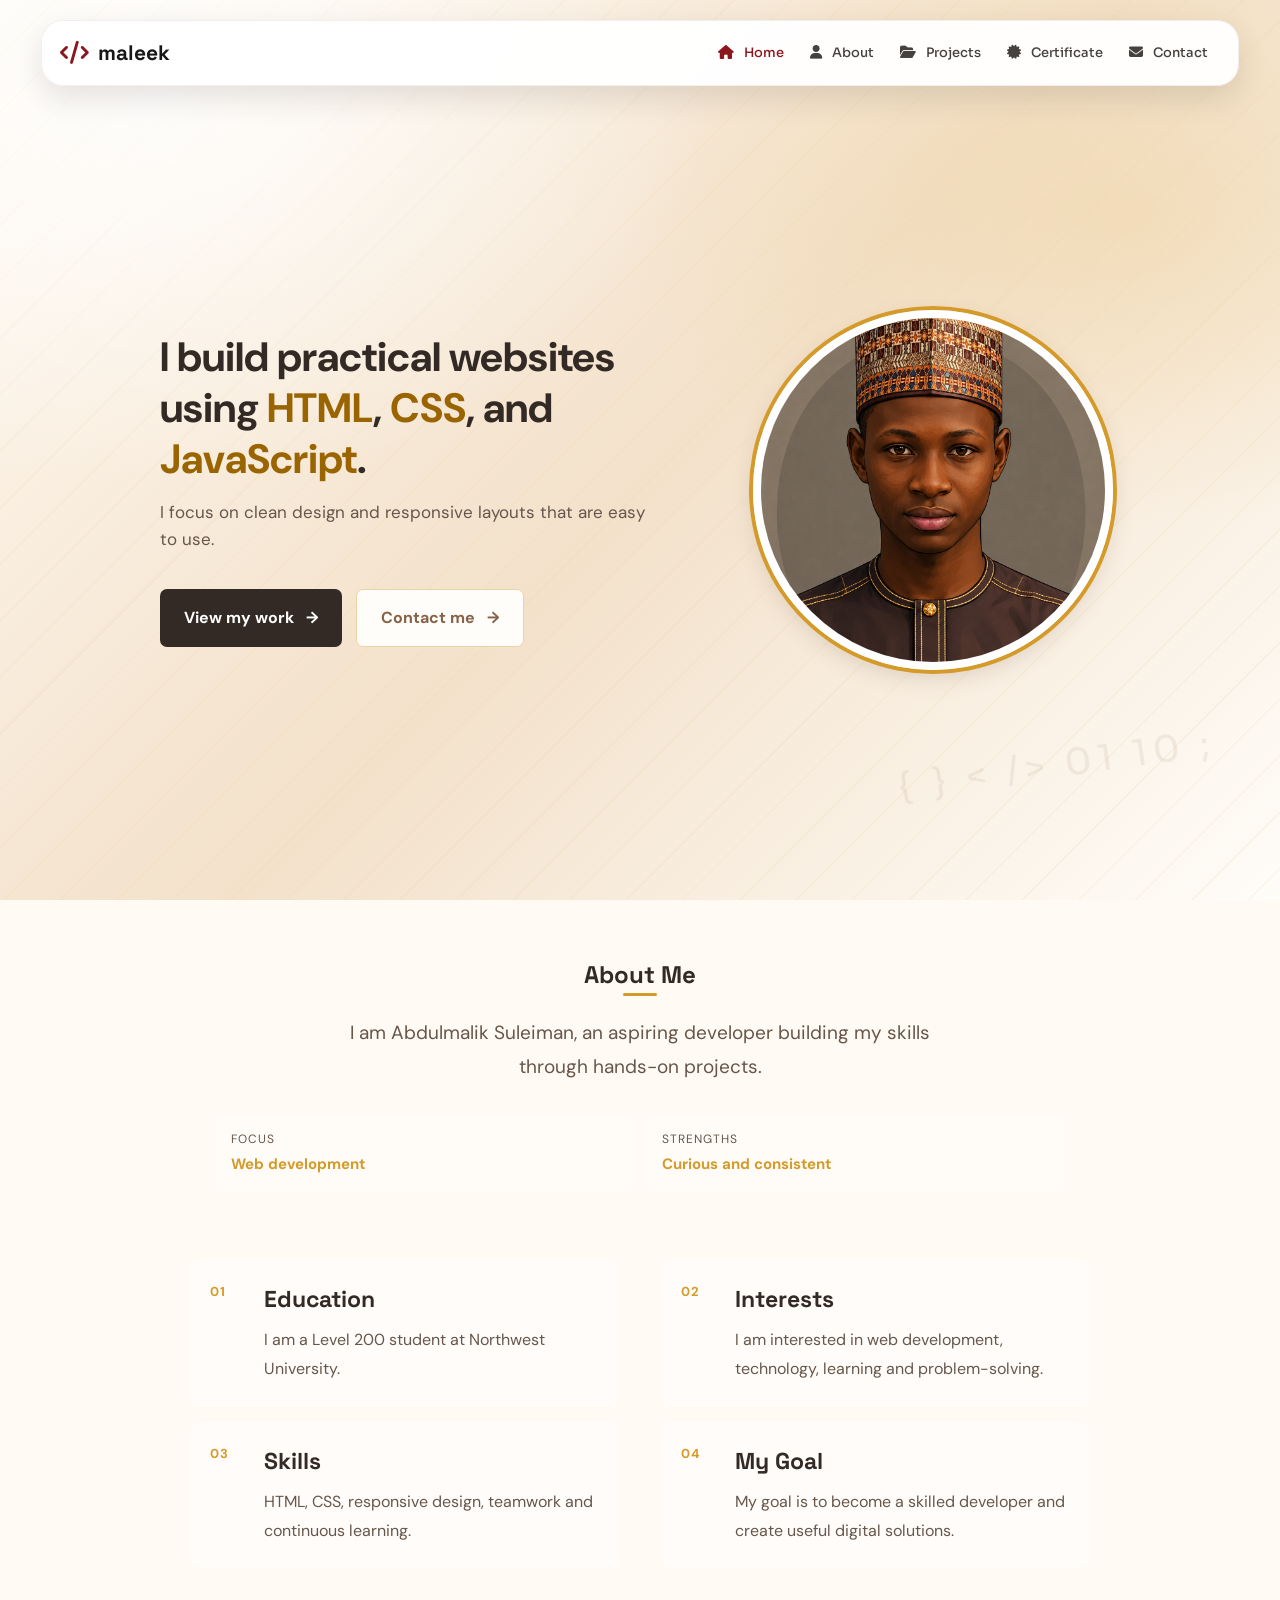
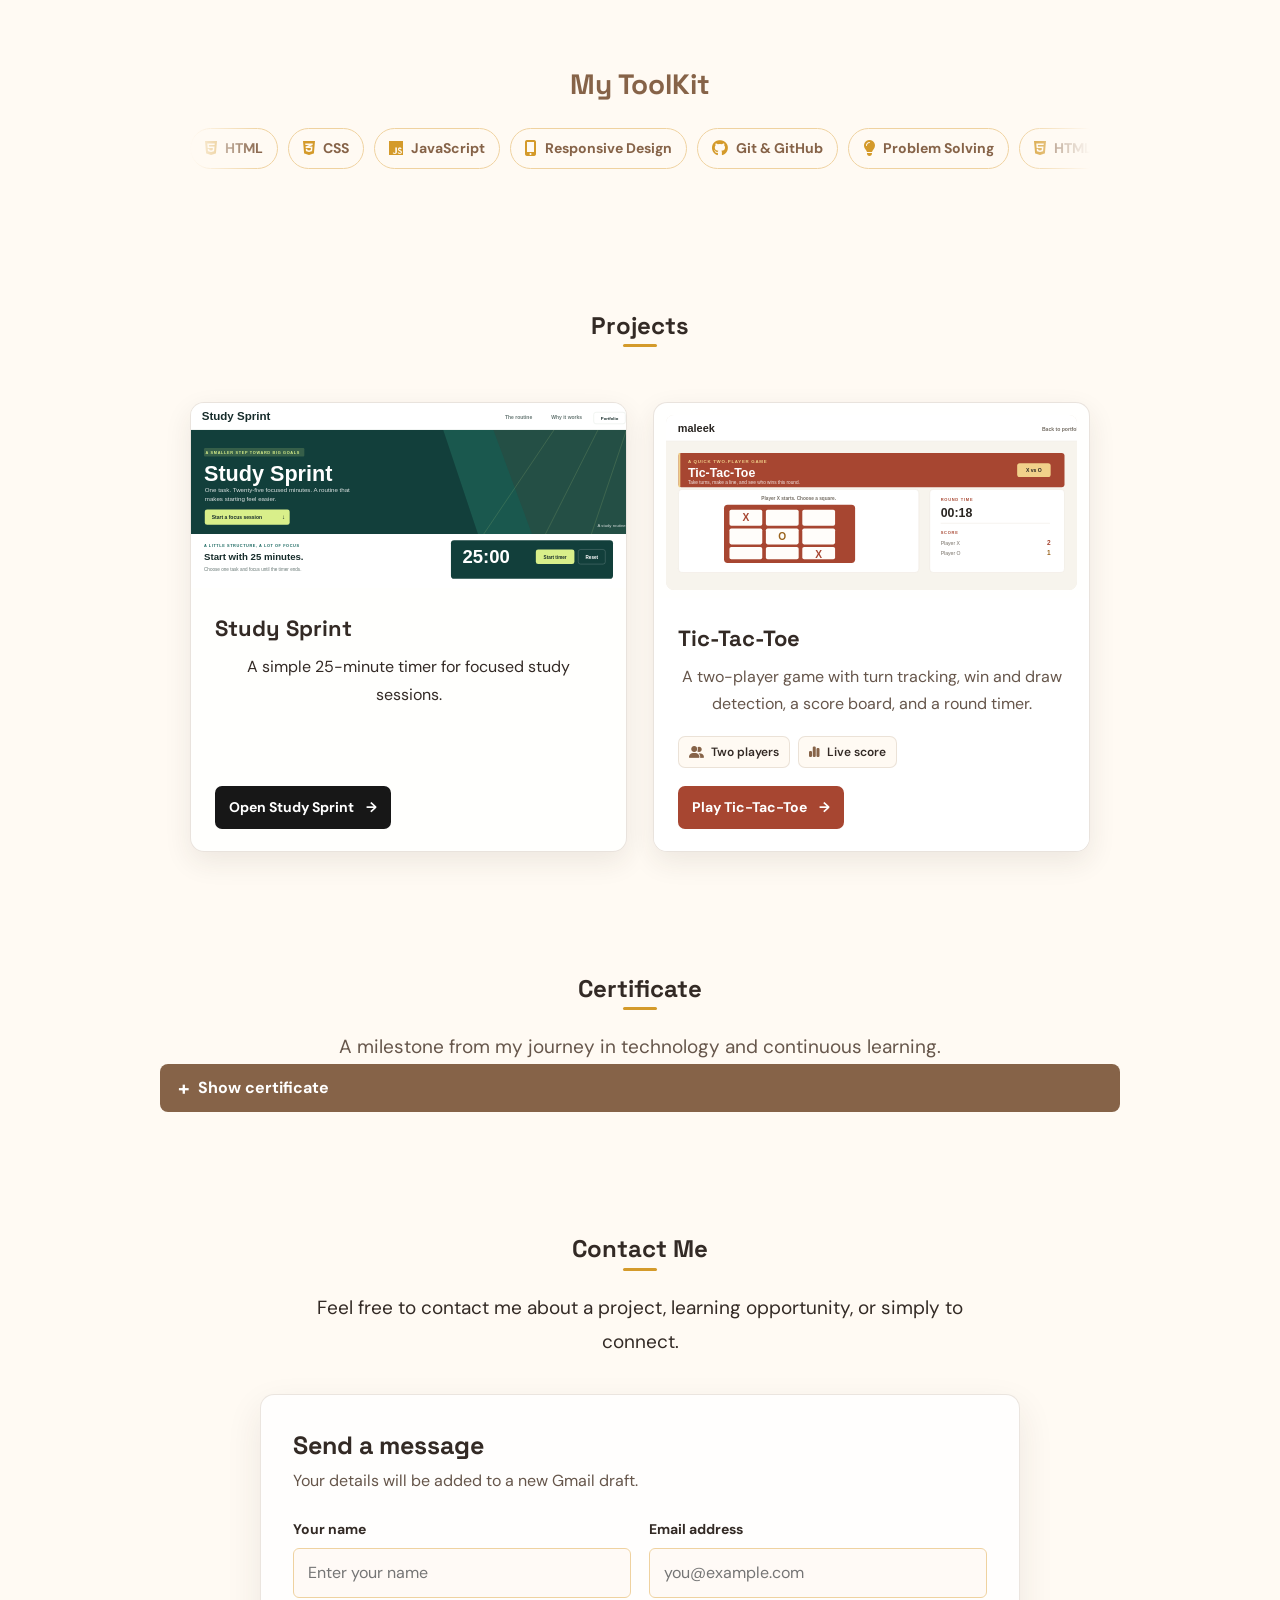
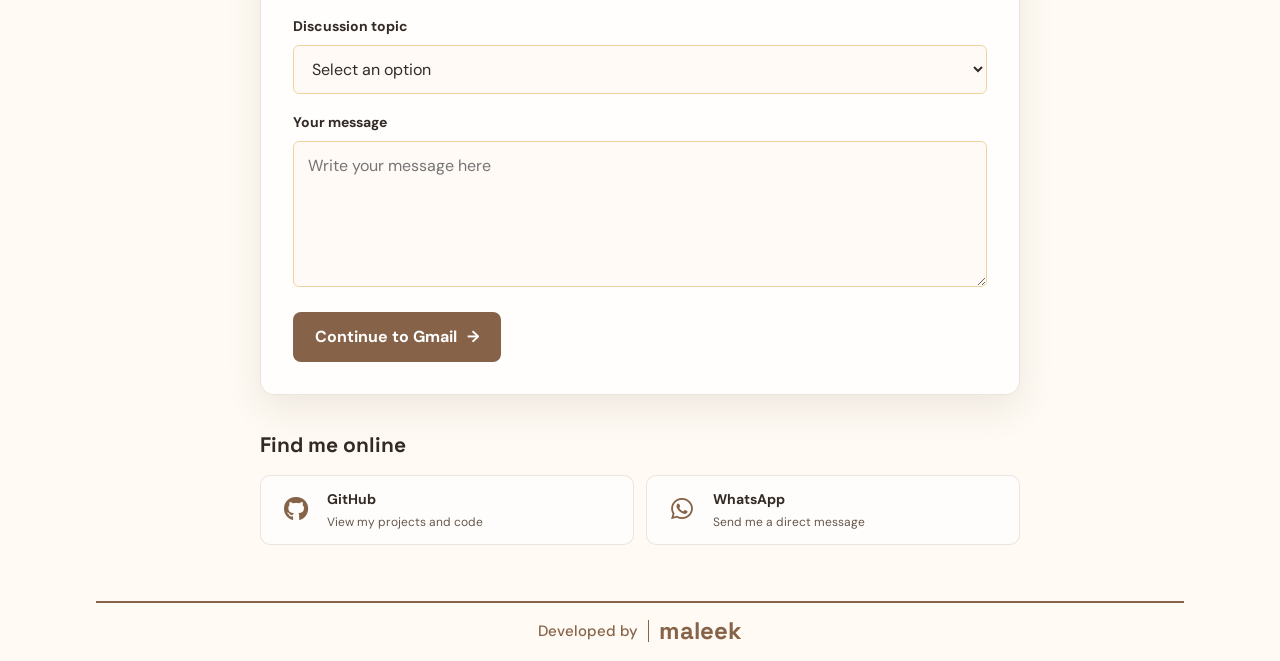
==== commit 6cd64b22: "adition of contact js" ====
--- a/index.html
+++ b/index.html
@@ -15,6 +15,7 @@
       rel="stylesheet"
       href="https://cdnjs.cloudflare.com/ajax/libs/font-awesome/6.5.2/css/all.min.css"
     />
+    <script src="contact.js" defer></script>
   </head>
   <body>
     <!-- Skip link for accessibility -->
@@ -85,15 +86,11 @@
             src="compcartoon.jpg"
             alt="Illustrated portrait of Abdulmalik Suleiman wearing traditional clothing"
           />
-          <p class="hero-image-label">
-            <strong>hello i'm maleek</strong>
-          </p>
         </div>
       </section>
 
       <!-- About section -->
       <section class="content page-section" id="about">
-        <p class="tagline">GET TO KNOW ME</p>
         <h1>About Me</h1>
         <p class="about-intro">
           I am Abdulmalik Suleiman, an aspiring developer building my skills
@@ -152,8 +149,7 @@
         </div>
 
         <div class="skills-section">
-          <p class="tagline">MY TOOLKIT</p>
-          <h2>Skills I am building</h2>
+          <h2>My ToolKit</h2>
           <div class="skill-list">
             <div class="skill-track">
               <span
@@ -208,7 +204,6 @@
 
       <!-- Projects section -->
       <section class="content page-section" id="projects">
-        <p class="tagline">MY WORK</p>
         <h1>Projects</h1>
         <div class="project-grid">
           <article class="card project-card-preview">
@@ -228,7 +223,6 @@
             <div class="project-card-content">
               <h2>Study Sprint</h2>
               <p>A simple 25-minute timer for focused study sessions.</p>
-              <span class="status">Completed</span>
               <a
                 class="project-link"
                 href="study-sprint/index.html"
@@ -238,7 +232,7 @@
               >
             </div>
           </article>
-          <article class="card project-card-preview">
+          <article class="card project-card-preview project-card-preview--game">
             <a
               class="project-preview"
               href="tic-tac-toe/index.html"
@@ -268,7 +262,6 @@
                   Live score</span
                 >
               </div>
-              <span class="status">Interactive project</span>
               <a
                 class="project-link"
                 href="tic-tac-toe/index.html"
@@ -286,7 +279,6 @@
         class="content page-section certificate-section"
         id="certificate"
       >
-        <p class="tagline">MY ACHIEVEMENT</p>
         <h1>Certificate</h1>
         <p class="certificate-intro">
           A milestone from my journey in technology and continuous learning.
@@ -305,7 +297,6 @@
 
       <!-- Contact section -->
       <section class="content page-section" id="contact">
-        <p class="tagline">LET'S CONNECT</p>
         <h1>Contact Me</h1>
         <p>
           Feel free to contact me about a project, learning opportunity, or
@@ -319,12 +310,12 @@
         >
           <div class="form-heading">
             <h2>Send a message</h2>
-            <p>Share a few details and I’ll get back to you.</p>
+            <p>Your details will be added to a new Gmail draft.</p>
           </div>
           <div class="form-row">
             <div class="form-field">
-              <label for="name">Your name</label
-              ><input
+              <label for="name">Your name</label>
+              <input
                 id="name"
                 name="name"
                 type="text"
@@ -333,8 +324,8 @@
               />
             </div>
             <div class="form-field">
-              <label for="email">Email address</label
-              ><input
+              <label for="email">Email address</label>
+              <input
                 id="email"
                 name="email"
                 type="email"
@@ -347,14 +338,16 @@
             <label for="topic">Discussion topic</label>
             <select id="topic" name="topic" required>
               <option value="" disabled selected>Select an option</option>
-              <option value="project">A project idea</option>
-              <option value="opportunity">A learning opportunity</option>
-              <option value="conversation">A conversation</option>
+              <option value="A project idea">A project idea</option>
+              <option value="A learning opportunity">
+                A learning opportunity
+              </option>
+              <option value="A conversation">A conversation</option>
             </select>
           </div>
           <div class="form-field">
-            <label for="message">Your message</label
-            ><textarea
+            <label for="message">Your message</label>
+            <textarea
               id="message"
               name="message"
               rows="5"
@@ -363,7 +356,7 @@
             ></textarea>
           </div>
           <button class="form-button" type="submit">
-            <span>Send message</span>
+            <span>Continue to Gmail</span>
             <span aria-hidden="true">&rarr;</span>
           </button>
         </form>
@@ -411,7 +404,6 @@
         Developed by <span class="footer-line" aria-hidden="true"></span>
         <strong>maleek</strong>
       </p>
-      <a class="back-to-top" href="#home">Back to top &uarr;</a>
     </footer>
   </body>
 </html>
--- a/styles.css
+++ b/styles.css
@@ -12,7 +12,7 @@
   --cream: #efd2a0;
   --gold: #d49a2a;
   --paper: #fffaf3;
-  --muted: #806e60;
+  --muted: #66564b;
 }
 
 html {
@@ -358,19 +358,12 @@
   color: var(--brown);
 }
 
-.hero > p:not(.tagline),
-.content > p:not(.tagline) {
+.hero > p,
+.content > p {
   max-width: 650px;
   margin: auto;
   font-size: 19px;
   line-height: 1.8;
-}
-
-.tagline {
-  color: var(--brown);
-  font-size: 14px;
-  font-weight: bold;
-  letter-spacing: 3px;
 }
 
 .about-intro {
@@ -440,39 +433,6 @@
   box-shadow:
     0 0 0 4px var(--gold),
     0 8px 22px rgba(100, 75, 62, 0.18);
-}
-
-.personal-image-slot p {
-  margin-top: 12px;
-  color: var(--muted);
-  font-size: 13px;
-}
-
-.hero-image-label {
-  display: flex;
-  align-items: center;
-  justify-content: center;
-  width: fit-content;
-  max-width: 100%;
-  margin: 18px auto 0 !important;
-  padding: 12px 18px;
-  border: 1px solid rgba(100, 75, 62, 0.08);
-  border-radius: 14px;
-  background: rgba(255, 255, 255, 0.7);
-  box-shadow: inset 0 1px 0 rgba(255, 255, 255, 0.8);
-  color: var(--ink) !important;
-  font-size: 16px !important;
-}
-
-.hero-image-label strong {
-  color: var(--ink);
-  font-family: "Space Grotesk", sans-serif;
-  font-size: 18px;
-  letter-spacing: 0.5px;
-}
-
-.hero-image-label span {
-  display: none;
 }
 
 .about-sections {
@@ -737,7 +697,8 @@
 
 .project-grid {
   grid-template-columns: repeat(2, minmax(0, 1fr));
-  gap: 18px;
+  column-gap: 26px;
+  row-gap: 28px;
   width: min(100%, 900px);
 }
 
@@ -771,6 +732,53 @@
   box-shadow: 0 18px 38px rgba(59, 41, 35, 0.15);
 }
 
+.project-card-preview--game {
+  border-color: rgba(134, 99, 72, 0.18);
+  background: rgba(255, 255, 255, 0.9);
+  box-shadow: 0 10px 28px rgba(59, 41, 35, 0.09);
+}
+
+.project-card-preview--game:hover {
+  border-color: rgba(212, 154, 42, 0.55);
+  box-shadow: 0 18px 38px rgba(59, 41, 35, 0.15);
+}
+
+.project-card-preview--game .project-card-content {
+  background: rgba(255, 255, 255, 0.9);
+}
+
+.project-card-preview--game .project-card-content h2 {
+  color: var(--ink);
+}
+
+.project-card-preview--game .project-card-content p {
+  color: var(--muted);
+}
+
+.project-card-preview--game .project-features span {
+  border-color: rgba(134, 99, 72, 0.16);
+  background: #fffaf3;
+  color: var(--ink);
+}
+
+.project-card-preview--game .project-features i {
+  color: var(--brown);
+}
+
+.project-card-preview--game .project-link {
+  background: #a74631;
+}
+
+.project-card-preview--game .project-link:hover {
+  background: #843825;
+}
+
+.project-card-preview--game .project-preview {
+  width: calc(100% - 24px);
+  margin: 12px 12px 8px;
+  border-radius: 8px;
+}
+
 .project-preview {
   display: block;
   width: 100%;
@@ -819,7 +827,7 @@
   display: flex;
   flex-wrap: wrap;
   gap: 8px;
-  margin-top: 18px;
+  margin: 18px 0;
 }
 
 .project-features span {
@@ -839,17 +847,6 @@
 .project-features i {
   color: #b07713;
   font-size: 12px;
-}
-
-.status {
-  display: inline-block;
-  margin-top: 18px;
-  padding: 5px 10px;
-  border-radius: 20px;
-  background: #f2ede5;
-  color: #765328;
-  font-size: 12px;
-  font-weight: 700;
 }
 
 .project-link {
@@ -876,6 +873,7 @@
 }
 
 .contact-form {
+  display: block;
   width: min(100%, 760px);
   margin: 35px auto 0;
   padding: 32px;
@@ -957,6 +955,7 @@
   cursor: pointer;
   font: inherit;
   font-weight: bold;
+  text-decoration: none;
   transition:
     background 0.2s ease,
     transform 0.2s ease,
@@ -967,6 +966,11 @@
   background: var(--ink);
   transform: translateY(-2px);
   box-shadow: 0 8px 18px rgba(59, 41, 35, 0.18);
+}
+
+.form-button:focus-visible {
+  outline: 3px solid var(--cream);
+  outline-offset: 4px;
 }
 
 .social-section {
@@ -1136,6 +1140,10 @@
     flex-direction: row;
     justify-content: space-between;
     gap: 8px;
+    border-radius: 28px;
+    background: rgba(255, 255, 255, 0.82);
+    -webkit-backdrop-filter: blur(12px);
+    backdrop-filter: blur(12px);
   }
 
   nav h2 {
@@ -1154,7 +1162,7 @@
     gap: 5px;
     border: 1px solid rgba(134, 99, 72, 0.18);
     border-radius: 9px;
-    background: #f8f4f0;
+    background: rgba(255, 255, 255, 0.62);
     cursor: pointer;
   }
 
@@ -1171,19 +1179,20 @@
   .nav-links {
     display: none;
     position: absolute;
-    top: 34px;
+    top: calc(100% + 10px);
     right: 0;
-    left: auto;
+    left: 0;
     z-index: 2;
     grid-template-columns: 1fr;
-    gap: 4px;
-    width: min(230px, calc(100vw - 28px));
-    padding: 7px;
-    margin-top: 8px;
+    gap: 3px;
+    width: 100%;
+    padding: 20px 18px;
     border: 1px solid rgba(134, 99, 72, 0.14);
-    border-radius: 12px;
-    background: #ffffff;
-    box-shadow: 0 10px 24px rgba(59, 41, 35, 0.16);
+    border-radius: 24px;
+    background: rgba(255, 255, 255, 0.76);
+    -webkit-backdrop-filter: blur(14px);
+    backdrop-filter: blur(14px);
+    box-shadow: 0 18px 38px rgba(59, 41, 35, 0.13);
   }
 
   .menu-checkbox:checked ~ .nav-links {
@@ -1207,8 +1216,9 @@
     align-items: center;
     justify-content: flex-start;
     min-width: 0;
-    padding: 10px 11px;
-    font-size: 13px;
+    min-height: 48px;
+    padding: 10px 12px;
+    font-size: 16px;
     text-align: left;
   }
 
@@ -1262,8 +1272,8 @@
     font-size: 21px;
   }
 
-  .hero > p:not(.tagline),
-  .content > p:not(.tagline),
+  .hero > p,
+  .content > p,
   .about-intro {
     font-size: 17px;
   }
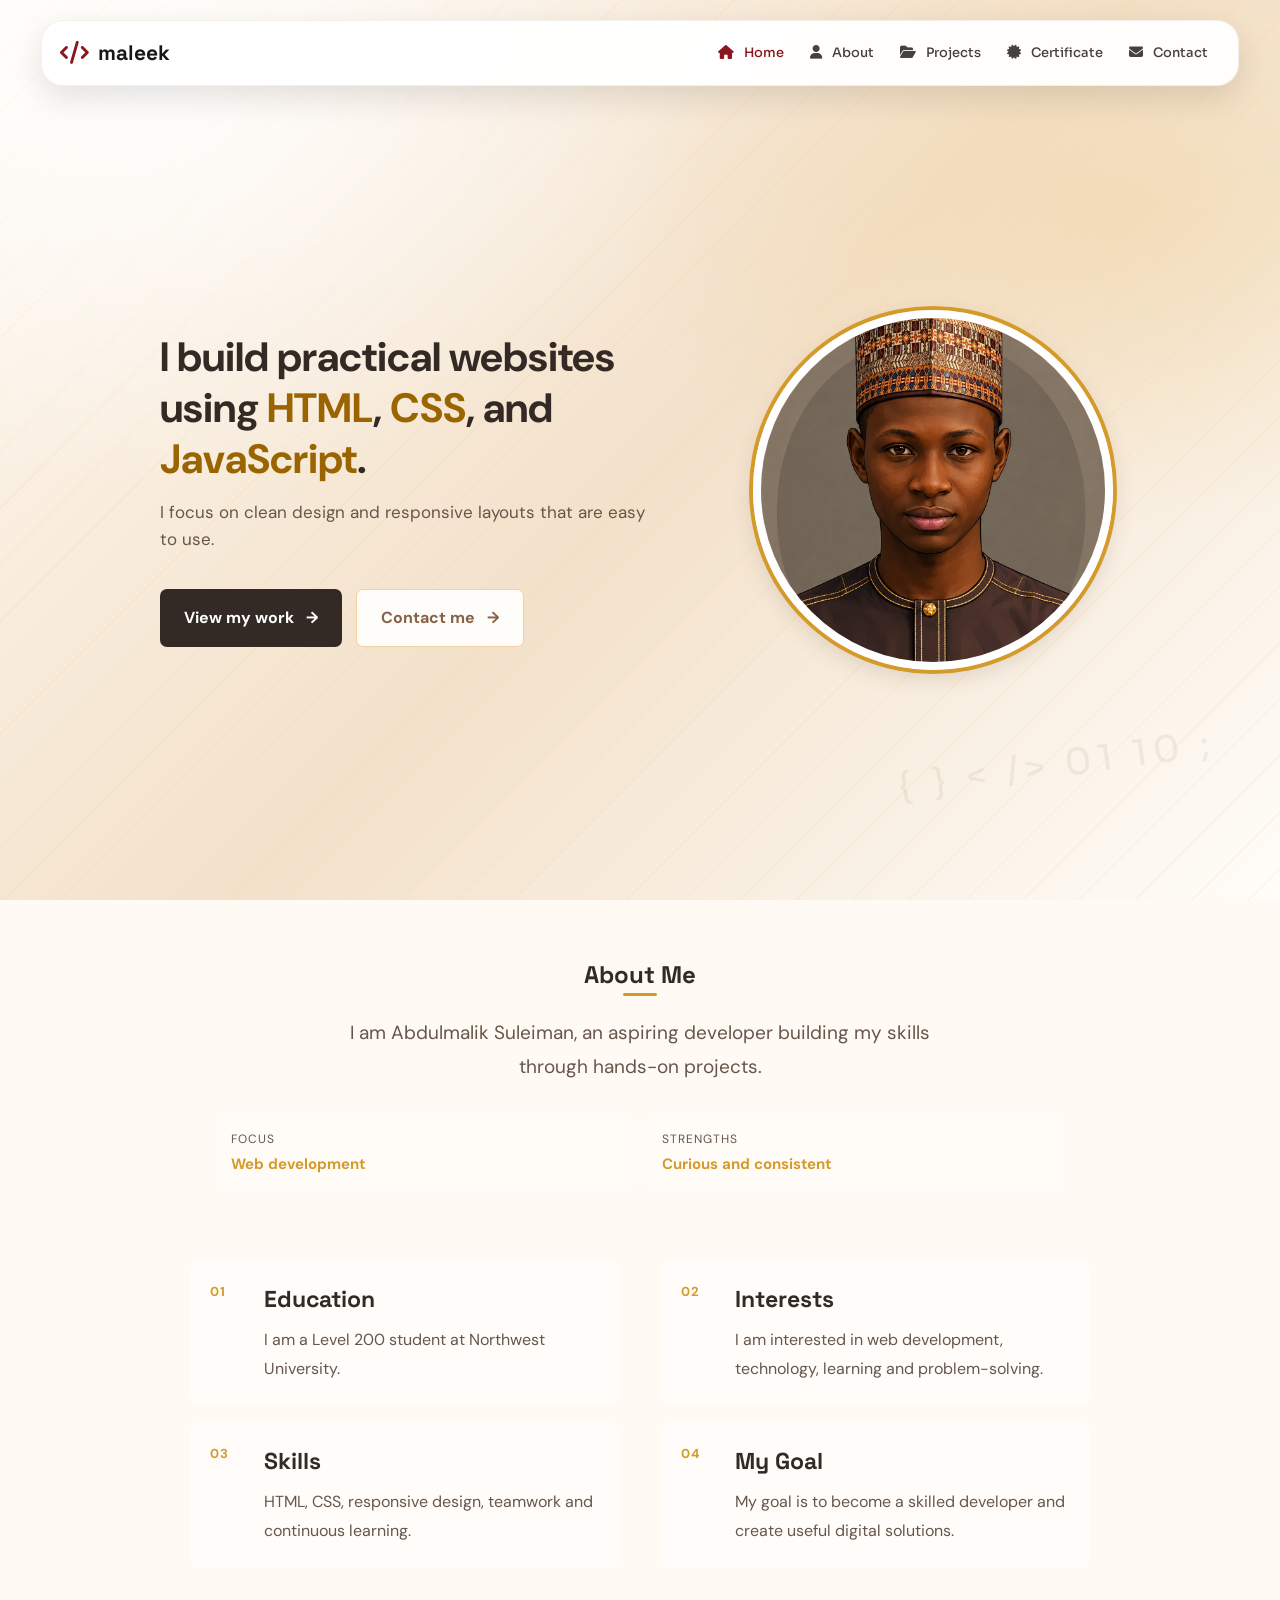
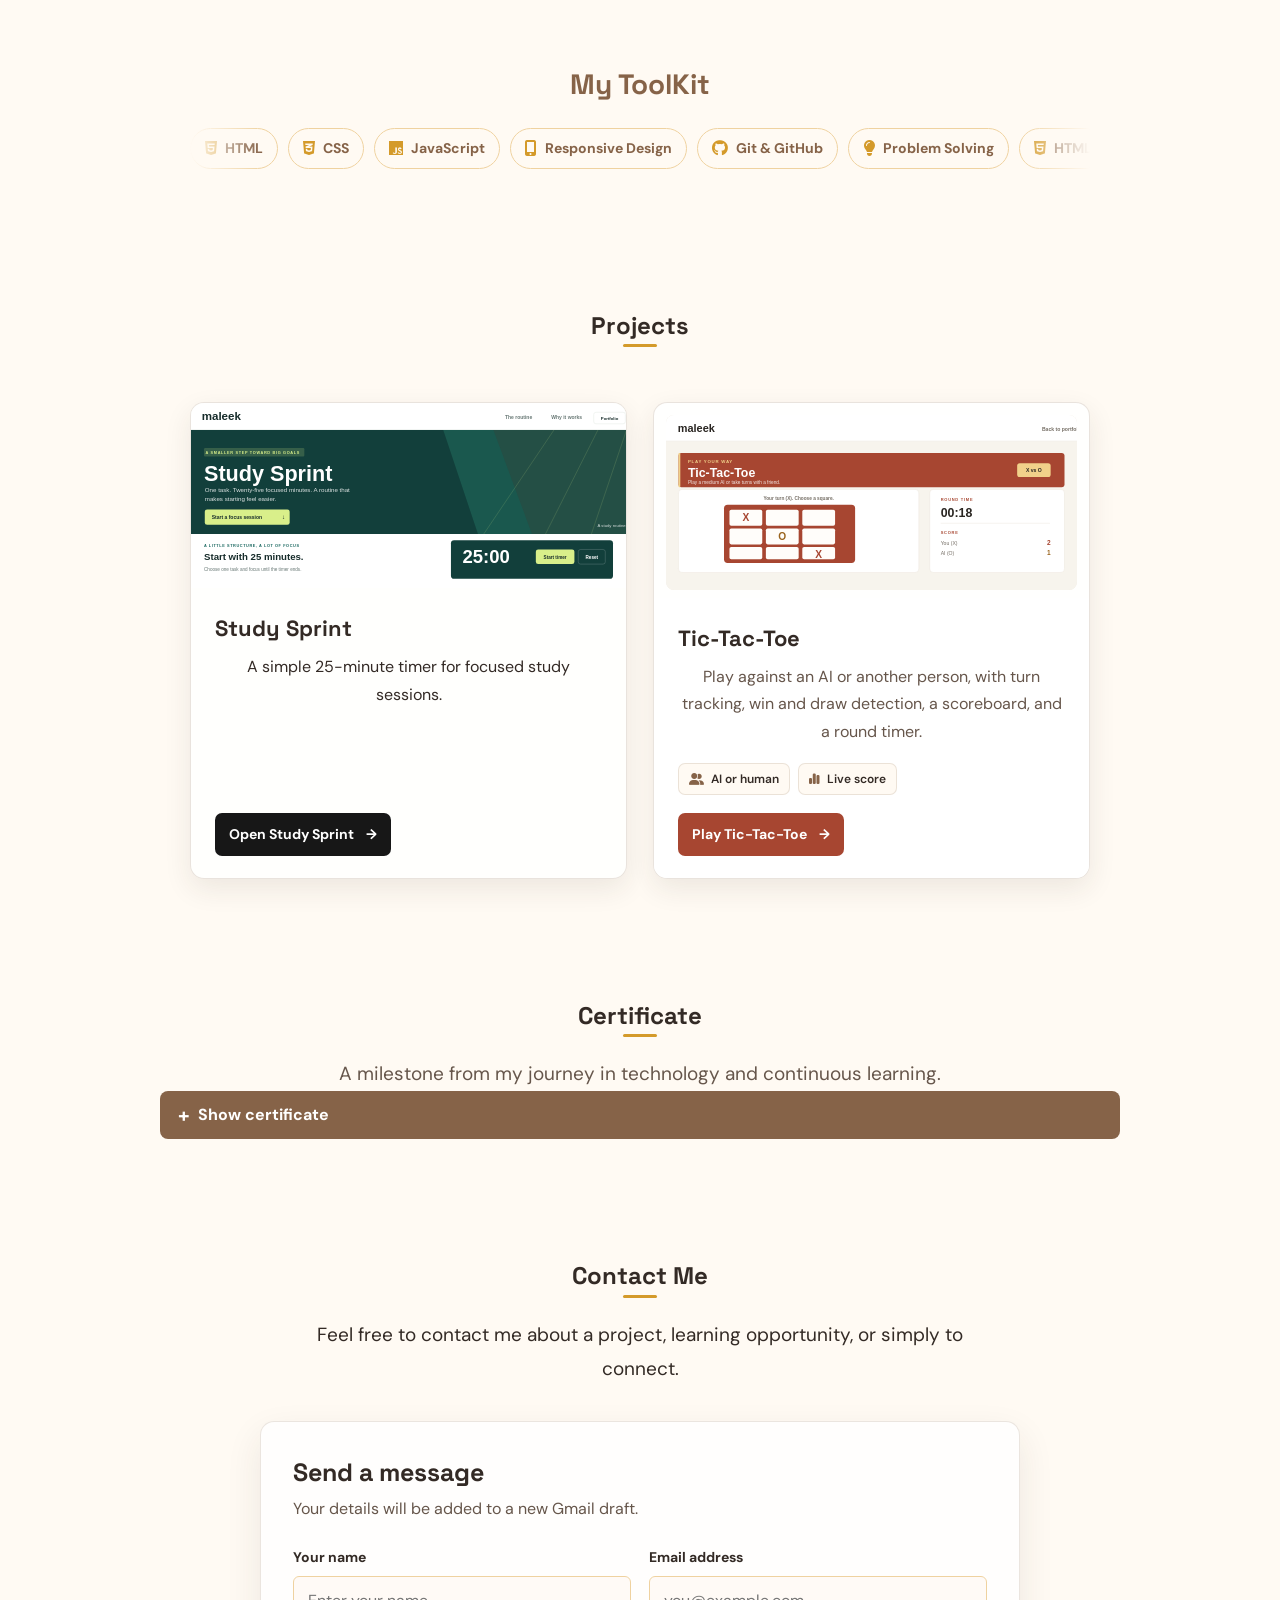
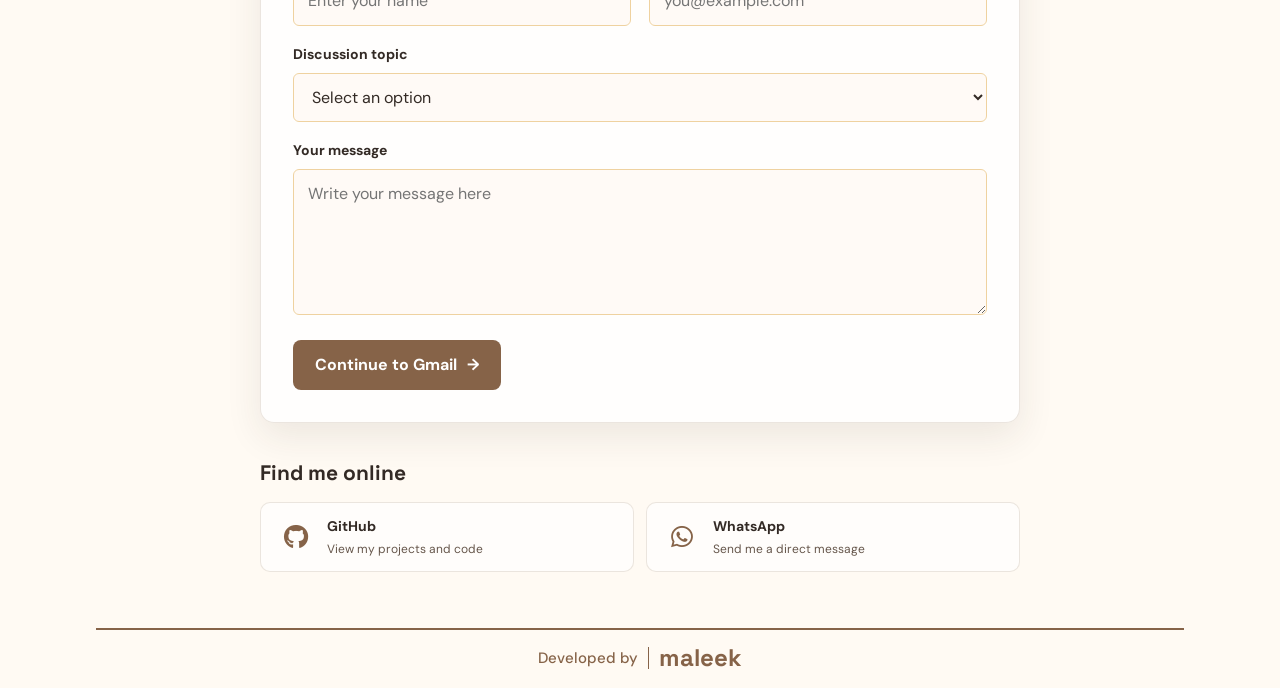
==== commit 9b997769: "comments on js" ====
--- a/index.html
+++ b/index.html
@@ -216,7 +216,7 @@
             >
               <img
                 src="study-sprint/preview.svg"
-                alt="Study Sprint preview showing the Maleek brand, study routine headline, and three focus steps"
+                alt="Study Sprint preview showing the maleek navbar brand, study routine headline, and focus timer"
                 loading="lazy"
               />
             </a>
@@ -242,20 +242,20 @@
             >
               <img
                 src="tic-tac-toe/preview.svg"
-                alt="Tic-Tac-Toe preview showing the game board, round timer, and score panel"
+                alt="Tic-Tac-Toe preview showing the maleek navbar, a medium AI or two-player mode, and the score panel"
                 loading="lazy"
               />
             </a>
             <div class="project-card-content">
               <h2>Tic-Tac-Toe</h2>
               <p>
-                A two-player game with turn tracking, win and draw detection, a
-                score board, and a round timer.
+                Play against an AI or another person, with turn tracking, win
+                and draw detection, a scoreboard, and a round timer.
               </p>
               <div class="project-features" aria-label="Tic-Tac-Toe features">
                 <span
-                  ><i class="fa-solid fa-user-group" aria-hidden="true"></i> Two
-                  players</span
+                  ><i class="fa-solid fa-user-group" aria-hidden="true"></i> AI
+                  or human</span
                 >
                 <span
                   ><i class="fa-solid fa-chart-simple" aria-hidden="true"></i>
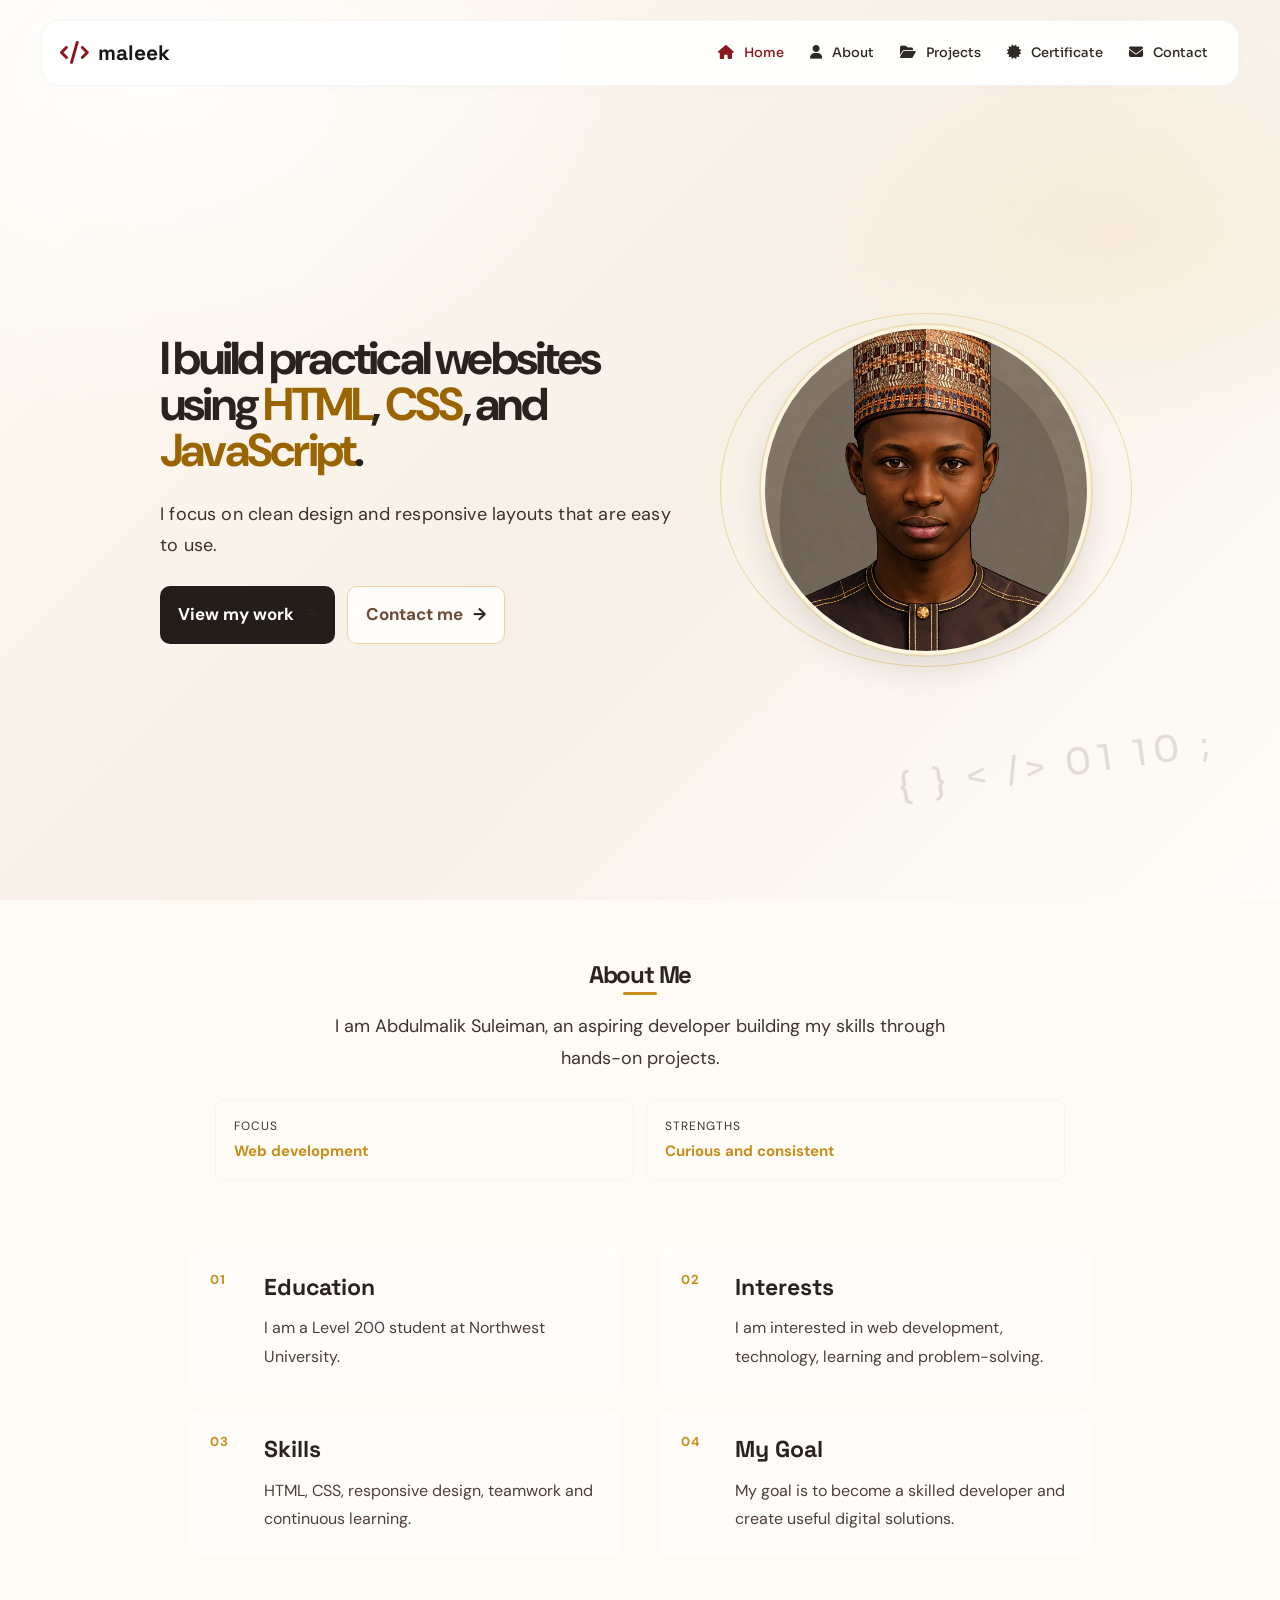
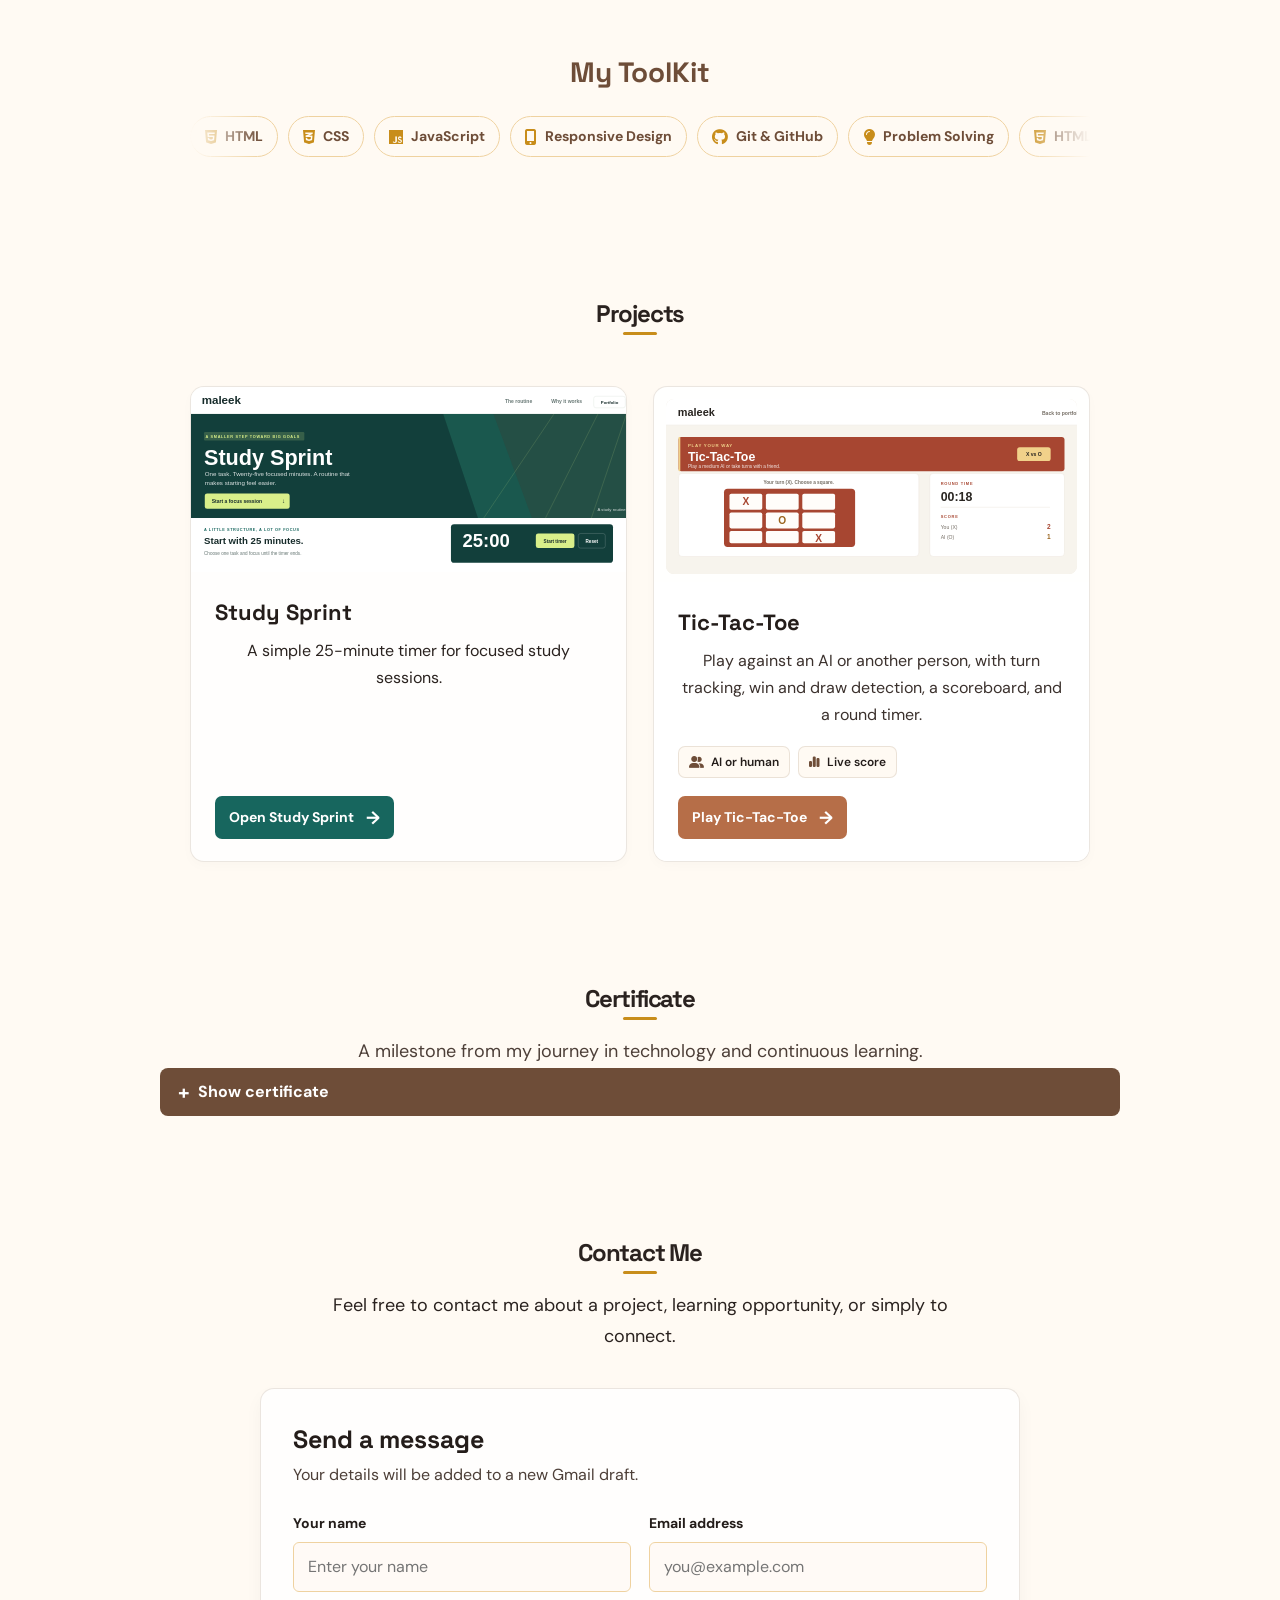
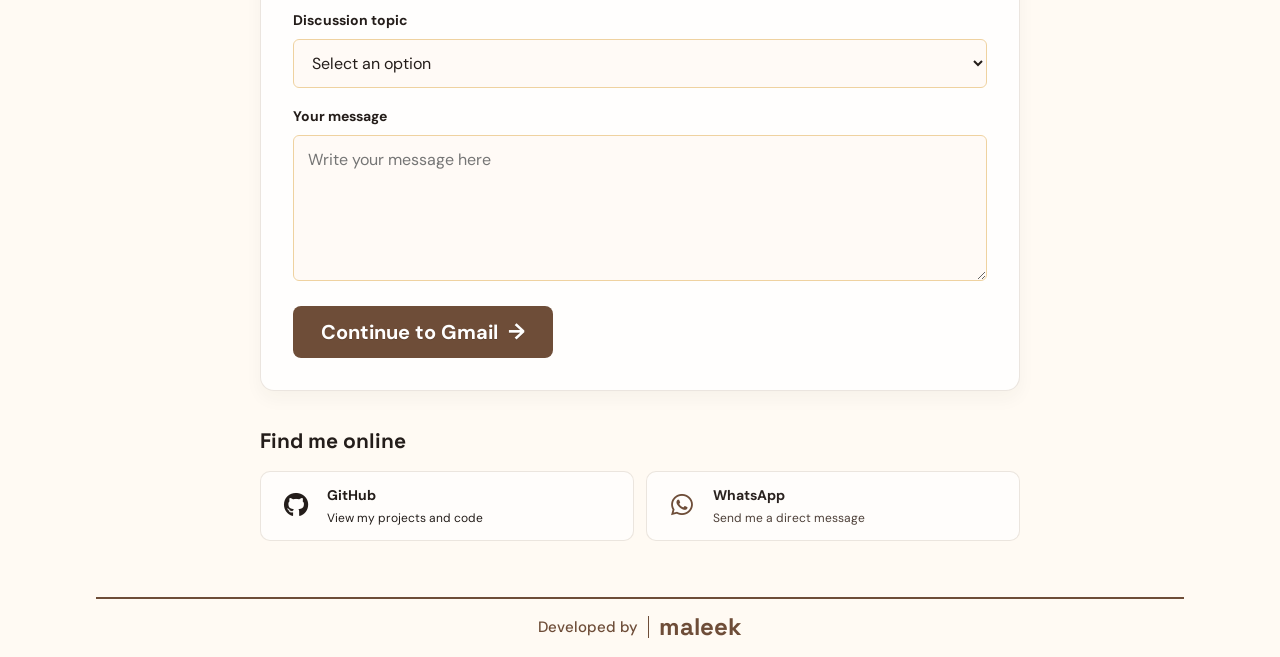
==== commit 2a7abf21: "bakground change" ====
--- a/index.html
+++ b/index.html
@@ -214,11 +214,17 @@
               rel="noopener noreferrer"
               aria-label="Open the Study Sprint landing page"
             >
-              <img
-                src="study-sprint/preview.svg"
-                alt="Study Sprint preview showing the maleek navbar brand, study routine headline, and focus timer"
-                loading="lazy"
-              />
+              <picture>
+                <source
+                  media="(max-width: 650px)"
+                  srcset="study-sprint/preview-mobile.svg"
+                />
+                <img
+                  src="study-sprint/preview.svg"
+                  alt="Study Sprint preview showing the maleek navbar brand, study routine headline, and focus timer"
+                  loading="lazy"
+                />
+              </picture>
             </a>
             <div class="project-card-content">
               <h2>Study Sprint</h2>
@@ -240,11 +246,17 @@
               rel="noopener noreferrer"
               aria-label="Open the Tic-Tac-Toe game"
             >
-              <img
-                src="tic-tac-toe/preview.svg"
-                alt="Tic-Tac-Toe preview showing the maleek navbar, a medium AI or two-player mode, and the score panel"
-                loading="lazy"
-              />
+              <picture>
+                <source
+                  media="(max-width: 650px)"
+                  srcset="tic-tac-toe/preview-mobile.svg"
+                />
+                <img
+                  src="tic-tac-toe/preview.svg"
+                  alt="Tic-Tac-Toe preview showing the maleek navbar, a medium AI or two-player mode, and the score panel"
+                  loading="lazy"
+                />
+              </picture>
             </a>
             <div class="project-card-content">
               <h2>Tic-Tac-Toe</h2>
@@ -355,7 +367,7 @@
               required
             ></textarea>
           </div>
-          <button class="form-button" type="submit">
+          <button class="form-button gmail-link" type="button">
             <span>Continue to Gmail</span>
             <span aria-hidden="true">&rarr;</span>
           </button>
--- a/styles.css
+++ b/styles.css
@@ -7,12 +7,12 @@
 }
 
 :root {
-  --ink: #332a25;
-  --brown: #866348;
+  --ink: #241d1a;
+  --brown: #6e4d38;
   --cream: #efd2a0;
-  --gold: #d49a2a;
+  --gold: #c88d1a;
   --paper: #fffaf3;
-  --muted: #66564b;
+  --muted: #4d3f38;
 }
 
 html {
@@ -27,15 +27,17 @@
   color-scheme: light;
   background-color: var(--paper);
   background-image:
-    radial-gradient(ellipse at 12% 10%, #ffffffd9 0%, transparent 35%),
-    radial-gradient(ellipse at 88% 24%, #efd2a080 0%, transparent 32%),
-    repeating-linear-gradient(135deg, transparent 0 38px, #efd2a02e 39px 40px),
-    linear-gradient(135deg, #fffaf3 0%, #f3e1ca 52%, #fffdf9 100%);
-  background-size:
-    100% 100%,
-    100% 100%,
-    100% 100%,
-    100% 100%;
+    radial-gradient(
+      ellipse at 12% 8%,
+      rgba(255, 255, 255, 0.86),
+      transparent 30%
+    ),
+    radial-gradient(
+      ellipse at 88% 26%,
+      rgba(239, 210, 160, 0.22),
+      transparent 22%
+    ),
+    linear-gradient(135deg, #fffaf3 0%, #f7f0e7 52%, #fffdf9 100%);
   background-attachment: fixed;
   color: var(--ink);
   font-family: "DM Sans", sans-serif;
@@ -52,7 +54,7 @@
   font-family: "Sora", sans-serif;
   font-size: clamp(18px, 3vw, 36px);
   letter-spacing: 6px;
-  opacity: 0.1;
+  opacity: 0.18;
   pointer-events: none;
   transform: rotate(-8deg);
 }
@@ -90,10 +92,10 @@
   gap: 20px;
   width: 100%;
   padding: 11px 18px;
-  border: 1px solid rgba(134, 99, 72, 0.1);
-  border-radius: 22px;
-  background: rgba(255, 255, 255, 0.96);
-  box-shadow: 0 12px 30px rgba(43, 35, 30, 0.12);
+  border: 1px solid rgba(134, 99, 72, 0.06);
+  border-radius: 18px;
+  background: rgba(255, 255, 255, 0.94);
+  box-shadow: 0 2px 8px rgba(43, 35, 30, 0.02);
 }
 
 nav h2 {
@@ -127,7 +129,7 @@
 }
 
 .nav-links a {
-  color: #45413f;
+  color: #2f2925;
   text-decoration: none;
   font-family: "Sora", sans-serif;
   font-size: 13px;
@@ -136,10 +138,7 @@
   padding: 10px 11px;
   border: 1px solid transparent;
   border-radius: 9px;
-  transition:
-    color 0.2s ease,
-    background 0.2s ease,
-    transform 0.2s ease;
+  transition: color 0.2s ease;
 }
 
 .nav-links a i {
@@ -149,11 +148,25 @@
 
 .nav-links a:hover {
   color: #8a171d;
-  background: #f8f4f0;
+  background: transparent;
 }
 
 .nav-links a[aria-current="page"] {
   color: #8a171d;
+  background: transparent;
+  border-color: transparent;
+}
+
+body,
+body p,
+body li,
+body span,
+body small,
+body label,
+body input,
+body textarea,
+body select {
+  color: #2a221f;
 }
 
 body:has(#about:target) .nav-links a[href="#home"],
@@ -193,7 +206,7 @@
   grid-template-columns: minmax(0, 1.15fr) minmax(280px, 0.85fr);
   min-height: calc(100vh - 92px);
   align-items: center;
-  gap: 80px;
+  gap: 46px;
   text-align: left;
 }
 
@@ -204,10 +217,11 @@
 .hero-lead {
   margin-left: 0;
   margin-right: 0;
-  max-width: 680px;
-  font-size: clamp(30px, 3.2vw, 42px);
+  max-width: 640px;
+  font-size: clamp(38px, 3.6vw, 52px);
   font-weight: 700;
-  line-height: 1.25;
+  line-height: 1;
+  letter-spacing: -0.06em;
 }
 
 .tech-highlight {
@@ -216,26 +230,28 @@
 
 .hero-support {
   max-width: 540px;
-  margin: 14px 0 0;
-  color: var(--muted);
-  font-size: 17px;
-  line-height: 1.6;
+  margin: 26px 0 0;
+  color: #3e2f2a;
+  font-size: 18px;
+  line-height: 1.7;
+  letter-spacing: 0.01em;
 }
 
 .hero-actions {
   display: flex;
   flex-wrap: wrap;
-  gap: 14px;
-  margin-top: 36px;
+  gap: 12px;
+  margin-top: 26px;
 }
 
 .hero-button {
   display: inline-flex;
   align-items: center;
-  gap: 12px;
-  padding: 16px 24px;
-  border-radius: 7px;
-  font-weight: bold;
+  gap: 10px;
+  padding: 15px 18px;
+  border-radius: 10px;
+  font-size: 17px;
+  font-weight: 700;
   text-decoration: none;
   transition:
     transform 0.2s ease,
@@ -243,8 +259,8 @@
 }
 
 .hero-button:hover {
-  transform: translateY(-2px);
-  box-shadow: 0 7px 16px #3b29231c;
+  transform: translateY(-1px);
+  box-shadow: none;
 }
 
 .hero-button.primary {
@@ -266,12 +282,13 @@
 .content h1 {
   position: relative;
   display: inline-block;
-  margin: 12px 0 20px;
+  margin: 12px 0 16px;
   padding: 0 0 8px;
   font-size: 24px;
   font-family: "Space Grotesk", sans-serif;
   font-weight: 700;
-  line-height: 1.1;
+  line-height: 1.08;
+  letter-spacing: -0.05em;
 }
 
 .hero h1::after,
@@ -298,19 +315,19 @@
   max-width: none;
   margin: 0 auto;
   padding: 28px;
-  background: rgba(255, 255, 255, 0.62);
-  border: 1px solid var(--cream);
+  background: rgba(255, 255, 255, 0.58);
+  border: 1px solid rgba(134, 99, 72, 0.08);
   border-radius: 12px;
   text-align: left;
-  box-shadow: 0 5px 15px #644b3e20;
+  box-shadow: 0 3px 10px rgba(100, 75, 62, 0.04);
   transition:
     transform 0.25s ease,
     box-shadow 0.25s ease;
 }
 
 .home-info:hover {
-  transform: translateY(-5px);
-  box-shadow: 0 12px 24px #644b3e30;
+  transform: translateY(-1px);
+  box-shadow: 0 6px 14px rgba(100, 75, 62, 0.08);
 }
 
 .home-info h2,
@@ -362,15 +379,15 @@
 .content > p {
   max-width: 650px;
   margin: auto;
-  font-size: 19px;
-  line-height: 1.8;
+  font-size: 18px;
+  line-height: 1.75;
 }
 
 .about-intro {
   max-width: 560px;
   margin: 0 auto;
-  color: var(--muted);
-  font-size: 20px;
+  color: #3f332d;
+  font-size: 19px;
   line-height: 1.8;
 }
 
@@ -379,13 +396,14 @@
   grid-template-columns: repeat(2, 1fr);
   gap: 12px;
   max-width: 850px;
-  margin: 30px auto 0;
+  margin: 26px auto 0;
   text-align: left;
 }
 
 .about-highlights div {
-  padding: 16px;
-  background: rgba(255, 255, 255, 0.45);
+  padding: 16px 18px;
+  background: rgba(255, 255, 255, 0.34);
+  border: 1px solid rgba(134, 99, 72, 0.06);
   border-radius: 8px;
 }
 
@@ -396,7 +414,7 @@
 
 .about-highlights span {
   margin-bottom: 5px;
-  color: var(--muted);
+  color: #3f332d;
   font-size: 12px;
   letter-spacing: 1px;
   text-transform: uppercase;
@@ -408,6 +426,7 @@
 }
 
 .personal-image-slot {
+  position: relative;
   display: flex;
   flex-direction: column;
   align-items: center;
@@ -421,18 +440,31 @@
   margin-bottom: 0;
 }
 
+.personal-image-slot::before {
+  position: absolute;
+  inset: -12px;
+  border: 1.5px solid rgba(230, 189, 98, 0.5);
+  border-radius: 50%;
+  background: transparent;
+  content: "";
+}
+
 .personal-image-slot img {
+  position: relative;
+  z-index: 1;
   display: block;
-  width: min(100%, 360px);
+  width: min(100%, 330px);
   aspect-ratio: 1;
   margin: 0;
-  border: 8px solid #ffffff;
+  border: 4px solid #f8f0d9;
   border-radius: 50%;
   object-fit: cover;
-  object-position: center 32%;
+  object-position: center 22%;
   box-shadow:
-    0 0 0 4px var(--gold),
-    0 8px 22px rgba(100, 75, 62, 0.18);
+    0 0 0 2px rgba(230, 189, 98, 0.35),
+    0 16px 30px rgba(60, 43, 32, 0.12);
+  background: #f3eee8;
+  filter: saturate(0.88) contrast(1.04);
 }
 
 .about-sections {
@@ -678,7 +710,7 @@
 
 .button:hover {
   background: var(--ink);
-  transform: translateY(-2px);
+  transform: translateY(-1px);
 }
 
 .info-grid,
@@ -704,10 +736,10 @@
 
 .card {
   padding: 28px;
-  background: rgba(255, 255, 255, 0.62);
-  border: 1px solid var(--cream);
+  background: rgba(255, 255, 255, 0.6);
+  border: 1px solid rgba(134, 99, 72, 0.08);
   border-radius: 12px;
-  box-shadow: 0 5px 15px #644b3e20;
+  box-shadow: 0 2px 8px rgba(100, 75, 62, 0.02);
 }
 
 .project-card-preview {
@@ -716,10 +748,10 @@
   flex-direction: column;
   overflow: hidden;
   padding: 0;
-  border-color: rgba(134, 99, 72, 0.18);
+  border-color: rgba(134, 99, 72, 0.16);
   border-radius: 14px;
-  background: rgba(255, 255, 255, 0.84);
-  box-shadow: 0 10px 28px rgba(59, 41, 35, 0.09);
+  background: rgba(255, 255, 255, 0.82);
+  box-shadow: 0 4px 12px rgba(59, 41, 35, 0.02);
   transition:
     transform 0.25s ease,
     border-color 0.25s ease,
@@ -727,20 +759,20 @@
 }
 
 .project-card-preview:hover {
-  transform: translateY(-5px);
-  border-color: rgba(212, 154, 42, 0.55);
-  box-shadow: 0 18px 38px rgba(59, 41, 35, 0.15);
+  transform: translateY(-1px);
+  border-color: rgba(212, 154, 42, 0.32);
+  box-shadow: 0 6px 14px rgba(59, 41, 35, 0.04);
 }
 
 .project-card-preview--game {
-  border-color: rgba(134, 99, 72, 0.18);
-  background: rgba(255, 255, 255, 0.9);
-  box-shadow: 0 10px 28px rgba(59, 41, 35, 0.09);
+  border-color: rgba(134, 99, 72, 0.16);
+  background: rgba(255, 255, 255, 0.86);
+  box-shadow: 0 4px 12px rgba(59, 41, 35, 0.02);
 }
 
 .project-card-preview--game:hover {
-  border-color: rgba(212, 154, 42, 0.55);
-  box-shadow: 0 18px 38px rgba(59, 41, 35, 0.15);
+  border-color: rgba(212, 154, 42, 0.32);
+  box-shadow: 0 6px 14px rgba(59, 41, 35, 0.04);
 }
 
 .project-card-preview--game .project-card-content {
@@ -752,7 +784,7 @@
 }
 
 .project-card-preview--game .project-card-content p {
-  color: var(--muted);
+  color: #3b312d;
 }
 
 .project-card-preview--game .project-features span {
@@ -766,11 +798,11 @@
 }
 
 .project-card-preview--game .project-link {
-  background: #a74631;
+  background: #b66e48;
 }
 
 .project-card-preview--game .project-link:hover {
-  background: #843825;
+  background: #8a4b2a;
 }
 
 .project-card-preview--game .project-preview {
@@ -793,6 +825,12 @@
   height: 100%;
   object-fit: cover;
   transition: transform 0.25s ease;
+}
+
+.project-preview picture {
+  display: block;
+  width: 100%;
+  height: 100%;
 }
 
 .project-preview:hover img {
@@ -857,7 +895,7 @@
   margin-top: auto;
   padding: 11px 14px;
   border-radius: 7px;
-  background: #171717;
+  background: #17665e;
   color: #ffffff;
   font-size: 14px;
   font-weight: bold;
@@ -867,8 +905,15 @@
     transform 0.2s ease;
 }
 
+.project-link span:last-child {
+  color: #ffffff;
+  font-size: 18px;
+  line-height: 1;
+  opacity: 1;
+}
+
 .project-link:hover {
-  background: #8a171d;
+  background: #0f4d47;
   transform: translateY(-1px);
 }
 
@@ -881,7 +926,7 @@
   border: 1px solid rgba(134, 99, 72, 0.16);
   border-radius: 14px;
   text-align: left;
-  box-shadow: 0 14px 36px rgba(59, 41, 35, 0.09);
+  box-shadow: 0 8px 18px rgba(59, 41, 35, 0.04);
 }
 
 .form-heading {
@@ -946,30 +991,53 @@
 .form-button {
   display: inline-flex;
   align-items: center;
+  justify-content: center;
   gap: 10px;
-  padding: 13px 22px;
+  padding: 14px 28px;
   border: 0;
   border-radius: 8px;
   background: var(--brown);
   color: #ffffff;
   cursor: pointer;
   font: inherit;
+  font-size: 20px;
   font-weight: bold;
+  line-height: 1.2;
   text-decoration: none;
+  text-shadow: 0 1px 0 rgba(0, 0, 0, 0.15);
   transition:
     background 0.2s ease,
     transform 0.2s ease,
     box-shadow 0.2s ease;
 }
 
+.form-button span {
+  color: #ffffff;
+  opacity: 1;
+  visibility: visible;
+}
+
+.form-button span:last-child {
+  color: #ffffff;
+  font-size: 22px;
+  line-height: 1;
+}
+
 .form-button:hover {
   background: var(--ink);
-  transform: translateY(-2px);
-  box-shadow: 0 8px 18px rgba(59, 41, 35, 0.18);
+  color: #ffffff;
+  transform: translateY(-1px);
+  box-shadow: none;
+}
+
+.form-button:hover span,
+.form-button:hover span:last-child {
+  color: #ffffff;
+  opacity: 1;
 }
 
 .form-button:focus-visible {
-  outline: 3px solid var(--cream);
+  outline: 3px solid var(--gold);
   outline-offset: 4px;
 }
 
@@ -1014,9 +1082,9 @@
 }
 
 .contact-links a:hover {
-  transform: translateY(-2px);
+  transform: translateY(-1px);
   border-color: var(--gold);
-  box-shadow: 0 8px 18px rgba(59, 41, 35, 0.1);
+  box-shadow: 0 5px 12px rgba(59, 41, 35, 0.06);
 }
 
 .social-icon {
@@ -1041,9 +1109,15 @@
   font-size: 12px;
 }
 
+.contact-links .github-link {
+  background: rgba(255, 255, 255, 0.65);
+  border-color: rgba(134, 99, 72, 0.16);
+  color: var(--ink);
+}
+
 .contact-links .github-link:hover {
-  border-color: #111111;
-  background: #111111;
+  border-color: #000000;
+  background: #000000;
   color: #ffffff;
 }
 
@@ -1053,8 +1127,18 @@
   color: #ffffff;
 }
 
+.contact-links .github-link .social-icon,
+.contact-links .github-link strong,
+.contact-links .github-link small {
+  color: var(--ink);
+}
+
 .contact-links .github-link:hover .social-icon,
+.contact-links .github-link:hover strong,
+.contact-links .github-link:hover small,
 .contact-links .whatsapp-link:hover .social-icon,
+.contact-links .whatsapp-link:hover strong,
+.contact-links .whatsapp-link:hover small,
 .contact-links a:hover small {
   color: #ffffff;
 }
@@ -1131,6 +1215,10 @@
 }
 
 @media (max-width: 650px) {
+  .project-card-preview--game .project-preview {
+    aspect-ratio: 2.35 / 1;
+  }
+
   header {
     padding: 9px 14px;
   }
@@ -1187,12 +1275,12 @@
     gap: 3px;
     width: 100%;
     padding: 20px 18px;
-    border: 1px solid rgba(134, 99, 72, 0.14);
+    border: 1px solid rgba(134, 99, 72, 0.12);
     border-radius: 24px;
     background: rgba(255, 255, 255, 0.76);
     -webkit-backdrop-filter: blur(14px);
     backdrop-filter: blur(14px);
-    box-shadow: 0 18px 38px rgba(59, 41, 35, 0.13);
+    box-shadow: 0 8px 18px rgba(59, 41, 35, 0.04);
   }
 
   .menu-checkbox:checked ~ .nav-links {
@@ -1263,8 +1351,21 @@
     justify-content: center;
   }
 
+  .personal-image-slot {
+    max-width: 260px;
+  }
+
+  .personal-image-slot::before {
+    inset: -10px;
+    filter: blur(1.5px);
+  }
+
   .personal-image-slot img {
-    width: min(100%, 300px);
+    width: min(100%, 250px);
+    border-width: 3px;
+    box-shadow:
+      0 0 0 2px rgba(230, 189, 98, 0.7),
+      0 12px 24px rgba(60, 43, 32, 0.12);
   }
 
   .hero h1,
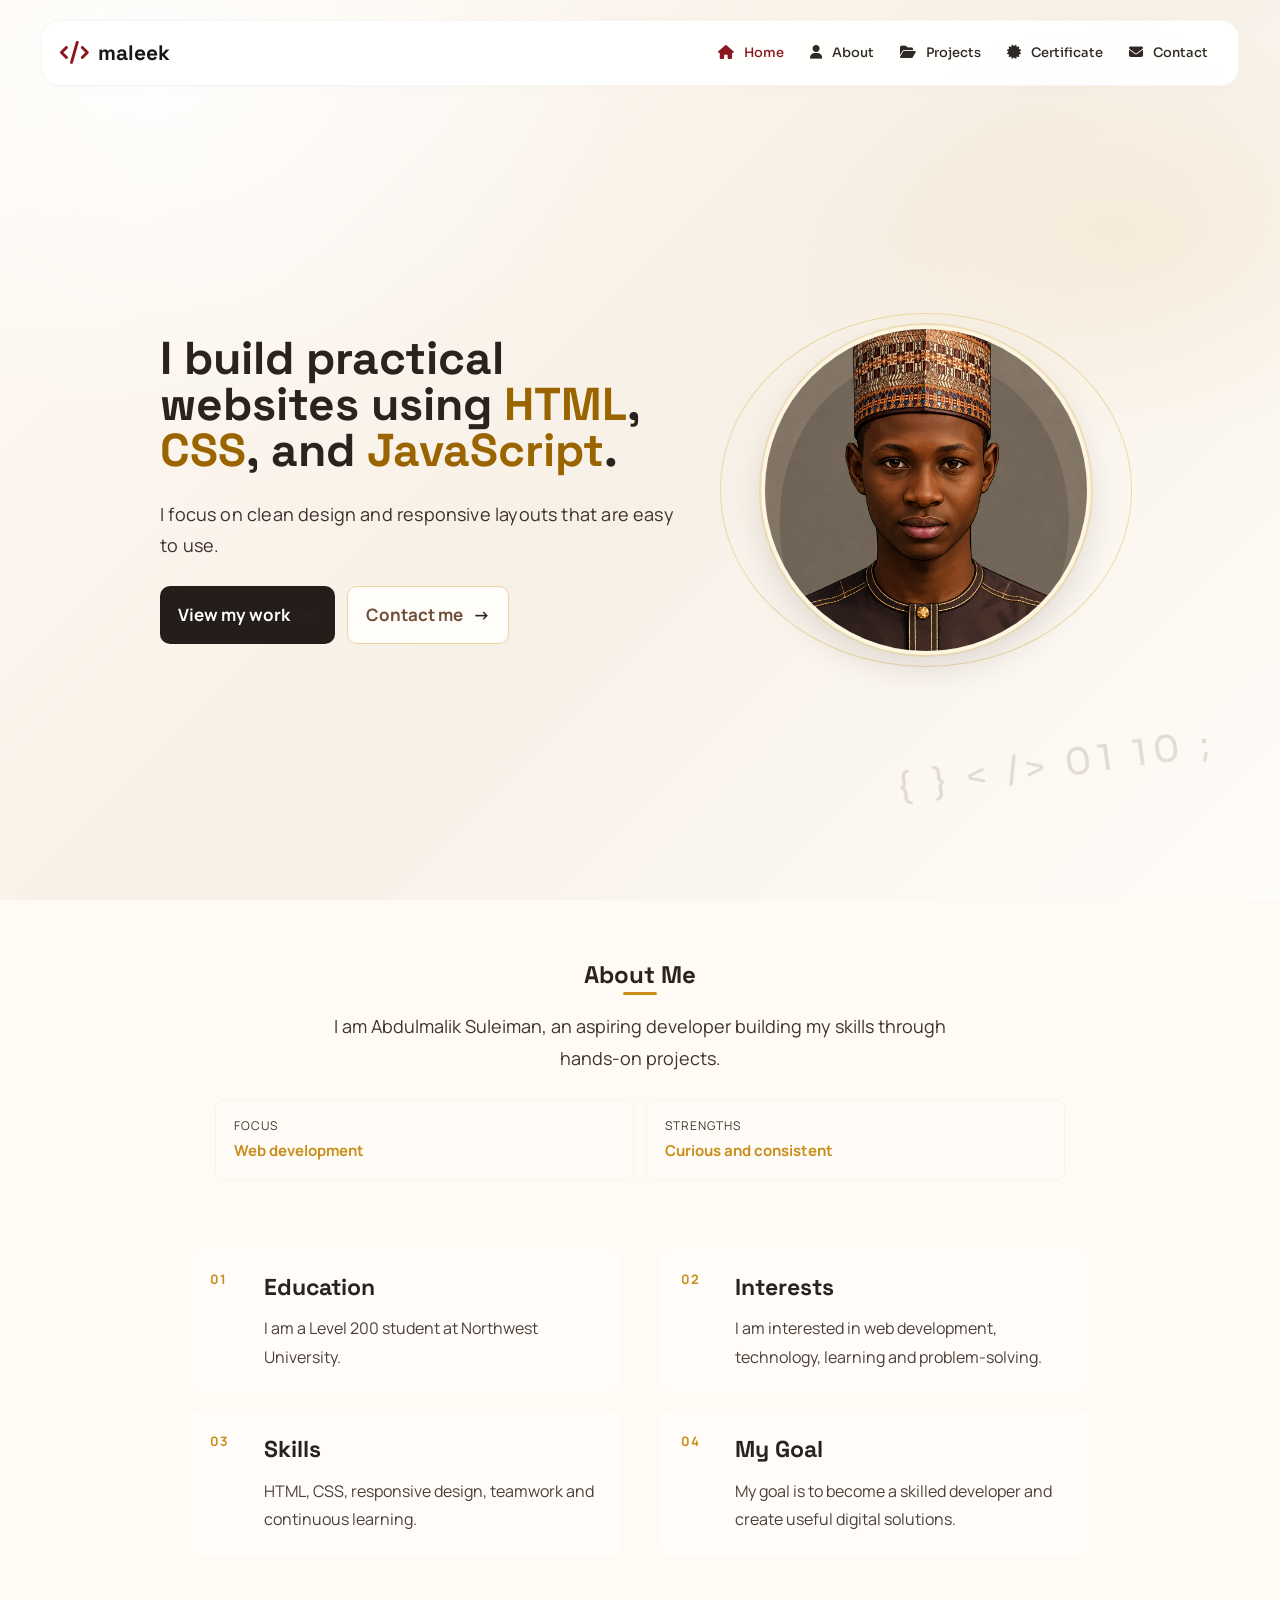
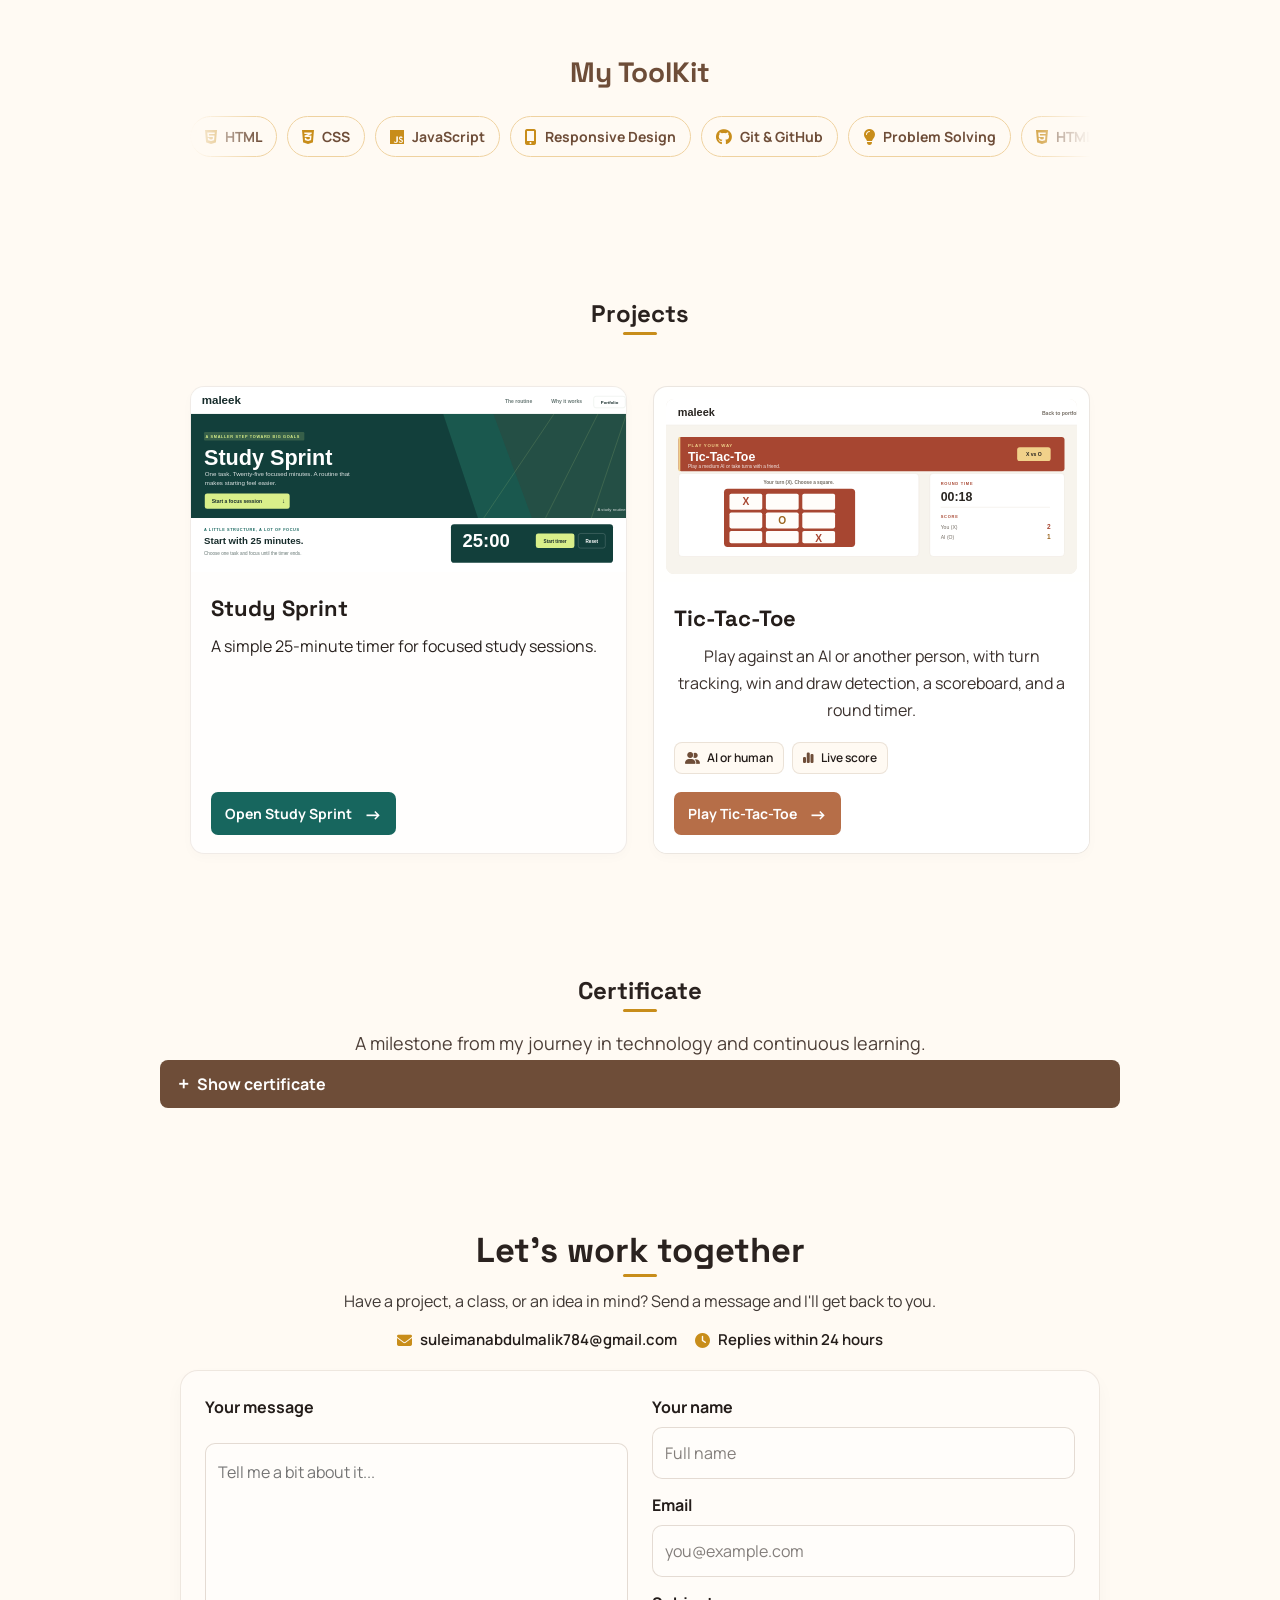
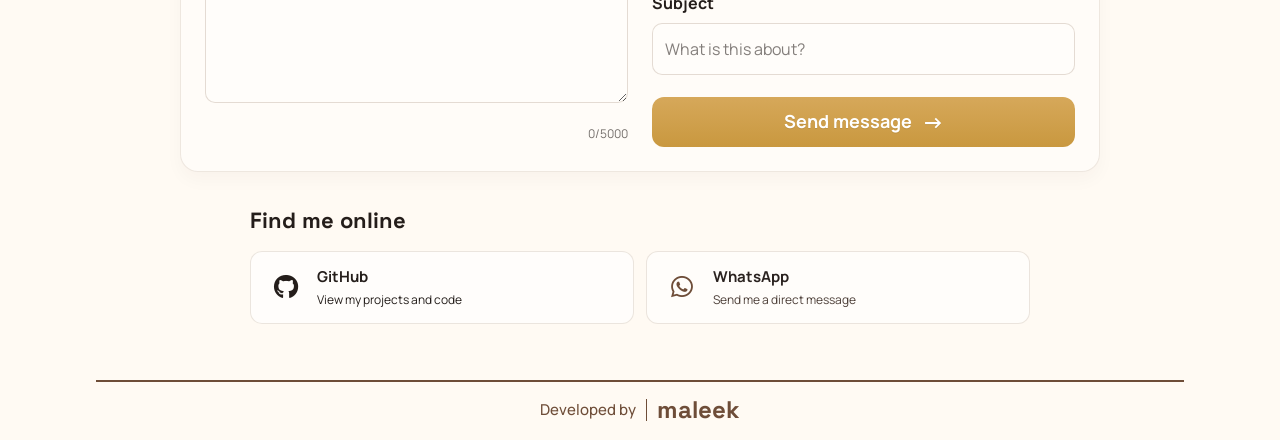
==== commit b9afaa77: "image change" ====
--- a/index.html
+++ b/index.html
@@ -309,68 +309,80 @@
 
       <!-- Contact section -->
       <section class="content page-section" id="contact">
-        <h1>Contact Me</h1>
-        <p>
-          Feel free to contact me about a project, learning opportunity, or
-          simply to connect.
-        </p>
+        <div class="contact-intro-block">
+          <h1>Let's work together</h1>
+          <p>
+            Have a project, a class, or an idea in mind? Send a message and I'll
+            get back to you.
+          </p>
+          <div class="contact-meta">
+            <span class="meta-item">
+              <i class="fa-solid fa-envelope" aria-hidden="true"></i>
+              suleimanabdulmalik784@gmail.com
+            </span>
+            <span class="meta-item">
+              <i class="fa-solid fa-clock" aria-hidden="true"></i>
+              Replies within 24 hours
+            </span>
+          </div>
+        </div>
+
         <form
           class="contact-form"
           action="mailto:suleimanabdulmalik784@gmail.com"
           method="post"
           enctype="text/plain"
         >
-          <div class="form-heading">
-            <h2>Send a message</h2>
-            <p>Your details will be added to a new Gmail draft.</p>
-          </div>
-          <div class="form-row">
-            <div class="form-field">
-              <label for="name">Your name</label>
-              <input
-                id="name"
-                name="name"
-                type="text"
-                placeholder="Enter your name"
+          <div class="contact-form-layout">
+            <div class="form-column form-column-message">
+              <label class="field-label" for="message">Your message</label>
+              <textarea
+                id="message"
+                name="message"
+                rows="7"
+                placeholder="Tell me a bit about it..."
                 required
-              />
-            </div>
-            <div class="form-field">
-              <label for="email">Email address</label>
-              <input
-                id="email"
-                name="email"
-                type="email"
-                placeholder="you@example.com"
-                required
-              />
-            </div>
-          </div>
-          <div class="form-field">
-            <label for="topic">Discussion topic</label>
-            <select id="topic" name="topic" required>
-              <option value="" disabled selected>Select an option</option>
-              <option value="A project idea">A project idea</option>
-              <option value="A learning opportunity">
-                A learning opportunity
-              </option>
-              <option value="A conversation">A conversation</option>
-            </select>
-          </div>
-          <div class="form-field">
-            <label for="message">Your message</label>
-            <textarea
-              id="message"
-              name="message"
-              rows="5"
-              placeholder="Write your message here"
-              required
-            ></textarea>
-          </div>
-          <button class="form-button gmail-link" type="button">
-            <span>Continue to Gmail</span>
-            <span aria-hidden="true">&rarr;</span>
-          </button>
+              ></textarea>
+              <div class="char-counter">0/5000</div>
+            </div>
+
+            <div class="form-column form-column-inputs">
+              <div class="form-field">
+                <label for="name">Your name</label>
+                <input
+                  id="name"
+                  name="name"
+                  type="text"
+                  placeholder="Full name"
+                  required
+                />
+              </div>
+              <div class="form-field">
+                <label for="email">Email</label>
+                <input
+                  id="email"
+                  name="email"
+                  type="email"
+                  placeholder="you@example.com"
+                  required
+                />
+              </div>
+              <div class="form-field">
+                <label for="topic">Subject</label>
+                <input
+                  id="topic"
+                  name="topic"
+                  type="text"
+                  placeholder="What is this about?"
+                  required
+                />
+              </div>
+              <button class="form-button gmail-link" type="button">
+                <span>Send message</span>
+                <span aria-hidden="true">&rarr;</span>
+              </button>
+            </div>
+          </div>
         </form>
 
         <section class="social-section">
--- a/styles.css
+++ b/styles.css
@@ -1,4 +1,4 @@
-@import url("https://fonts.googleapis.com/css2?family=Caveat:wght@500;600;700&family=DM+Sans:wght@400;500;700&family=Sora:wght@500;600;700&family=Space+Grotesk:wght@500;600;700&display=swap");
+@import url("https://fonts.googleapis.com/css2?family=Manrope:wght@400;500;600;700;800&family=Sora:wght@500;600;700&family=Space+Grotesk:wght@500;600;700&display=swap");
 
 * {
   box-sizing: border-box;
@@ -40,8 +40,14 @@
     linear-gradient(135deg, #fffaf3 0%, #f7f0e7 52%, #fffdf9 100%);
   background-attachment: fixed;
   color: var(--ink);
-  font-family: "DM Sans", sans-serif;
+  font-family: "Manrope", sans-serif;
   line-height: 1.5;
+}
+
+h1,
+h2,
+h3 {
+  font-family: "Space Grotesk", sans-serif;
 }
 
 body::after {
@@ -218,10 +224,11 @@
   margin-left: 0;
   margin-right: 0;
   max-width: 640px;
+  font-family: "Space Grotesk", sans-serif;
   font-size: clamp(38px, 3.6vw, 52px);
   font-weight: 700;
   line-height: 1;
-  letter-spacing: -0.06em;
+  letter-spacing: 0;
 }
 
 .tech-highlight {
@@ -288,7 +295,7 @@
   font-family: "Space Grotesk", sans-serif;
   font-weight: 700;
   line-height: 1.08;
-  letter-spacing: -0.05em;
+  letter-spacing: 0;
 }
 
 .hero h1::after,
@@ -735,11 +742,11 @@
 }
 
 .card {
-  padding: 28px;
-  background: rgba(255, 255, 255, 0.6);
-  border: 1px solid rgba(134, 99, 72, 0.08);
-  border-radius: 12px;
-  box-shadow: 0 2px 8px rgba(100, 75, 62, 0.02);
+  padding: 22px;
+  background: rgba(255, 255, 255, 0.56);
+  border: 1px solid rgba(134, 99, 72, 0.07);
+  border-radius: 14px;
+  box-shadow: 0 3px 10px rgba(100, 75, 62, 0.02);
 }
 
 .project-card-preview {
@@ -748,9 +755,9 @@
   flex-direction: column;
   overflow: hidden;
   padding: 0;
-  border-color: rgba(134, 99, 72, 0.16);
+  border-color: rgba(134, 99, 72, 0.12);
   border-radius: 14px;
-  background: rgba(255, 255, 255, 0.82);
+  background: rgba(255, 255, 255, 0.8);
   box-shadow: 0 4px 12px rgba(59, 41, 35, 0.02);
   transition:
     transform 0.25s ease,
@@ -842,7 +849,7 @@
   flex: 1;
   flex-direction: column;
   align-items: flex-start;
-  padding: 24px 24px 22px;
+  padding: 20px 20px 18px;
 }
 
 .card h2 {
@@ -872,11 +879,11 @@
   display: inline-flex;
   align-items: center;
   gap: 7px;
-  min-height: 32px;
+  min-height: 30px;
   padding: 6px 10px;
-  border: 1px solid rgba(134, 99, 72, 0.13);
-  border-radius: 7px;
-  background: #f8f6f2;
+  border: 1px solid rgba(134, 99, 72, 0.1);
+  border-radius: 8px;
+  background: rgba(248, 246, 242, 0.8);
   color: #62564e;
   font-size: 12px;
   font-weight: 600;
@@ -917,75 +924,150 @@
   transform: translateY(-1px);
 }
 
+.contact-intro-block {
+  max-width: 760px;
+  margin: 0 auto 12px;
+  text-align: center;
+}
+
+.contact-intro-block h1 {
+  margin-bottom: 12px;
+  font-size: clamp(30px, 2.7vw, 46px);
+  letter-spacing: 0;
+}
+
+.contact-intro-block p {
+  max-width: 620px;
+  margin: 0 auto;
+  color: rgba(42, 34, 31, 0.9);
+  font-size: 16px;
+  line-height: 1.5;
+}
+
+.contact-meta {
+  display: flex;
+  flex-wrap: wrap;
+  justify-content: center;
+  align-items: center;
+  gap: 18px;
+  margin-top: 16px;
+  color: var(--ink);
+  font-size: 15px;
+  font-weight: 600;
+}
+
+.meta-item {
+  display: inline-flex;
+  align-items: center;
+  gap: 8px;
+  min-width: 0;
+  color: var(--ink);
+}
+
+.meta-item i {
+  color: var(--gold);
+}
+
 .contact-form {
   display: block;
-  width: min(100%, 760px);
-  margin: 35px auto 0;
-  padding: 32px;
-  background: rgba(255, 255, 255, 0.78);
-  border: 1px solid rgba(134, 99, 72, 0.16);
-  border-radius: 14px;
+  width: min(100%, 920px);
+  margin: 18px auto 0;
+  padding: 24px;
+  background: rgba(255, 255, 255, 0.46);
+  border: 1px solid rgba(134, 99, 72, 0.14);
+  border-radius: 18px;
   text-align: left;
-  box-shadow: 0 8px 18px rgba(59, 41, 35, 0.04);
-}
-
-.form-heading {
-  margin-bottom: 26px;
-}
-
-.form-heading h2 {
+  box-shadow: 0 8px 18px rgba(59, 41, 35, 0.03);
+}
+
+.contact-form-layout {
+  display: grid;
+  grid-template-columns: repeat(2, minmax(0, 1fr));
+  gap: 24px;
+  align-items: start;
+}
+
+.form-column {
+  display: flex;
+  flex-direction: column;
+  gap: 14px;
+  min-width: 0;
+}
+
+.field-label {
+  display: block;
+  margin-bottom: 8px;
   color: var(--ink);
-  font-family: "Space Grotesk", sans-serif;
-  font-size: 25px;
-}
-
-.form-heading p {
-  margin-top: 5px;
-  color: var(--muted);
-}
-
-.form-row {
-  display: grid;
-  grid-template-columns: repeat(2, 1fr);
-  gap: 18px;
+  font-size: 16px;
+  font-weight: 700;
+}
+
+.form-column-message {
+  min-height: 0;
+}
+
+.form-column-message .field-label {
+  margin-bottom: 10px;
 }
 
 .form-field {
-  margin-bottom: 18px;
+  margin-bottom: 0;
 }
 
 .form-field label {
   display: block;
   margin-bottom: 8px;
   color: var(--ink);
-  font-size: 14px;
-  font-weight: bold;
+  font-size: 16px;
+  font-weight: 700;
 }
 
 .form-field input,
 .form-field select,
-.form-field textarea {
+.form-field textarea,
+.form-column-message textarea {
   width: 100%;
-  padding: 12px 14px;
-  border: 1px solid var(--cream);
-  border-radius: 6px;
-  background: #fffaf6;
+  min-width: 0;
+  min-height: 52px;
+  padding: 12px 12px 11px;
+  border: 1px solid rgba(134, 99, 72, 0.22);
+  border-radius: 10px;
+  background: rgba(255, 255, 255, 0.18);
   color: var(--ink);
   font: inherit;
 }
 
+.form-field input::placeholder,
+.form-field textarea::placeholder {
+  color: rgba(42, 34, 31, 0.58);
+}
+
 .form-field textarea {
+  min-height: 180px;
   resize: vertical;
-  min-height: 145px;
+}
+
+.form-column-message textarea {
+  min-height: 260px;
+  padding-top: 16px;
+  resize: vertical;
 }
 
 .form-field input:focus,
 .form-field select:focus,
-.form-field textarea:focus {
+.form-field textarea:focus,
+.form-column-message textarea:focus {
   border-color: var(--gold);
-  outline: 3px solid rgba(212, 154, 42, 0.2);
+  outline: 3px solid rgba(212, 154, 42, 0.18);
   outline-offset: 1px;
   box-shadow: 0 0 0 1px var(--gold);
+}
+
+.char-counter {
+  margin-top: 8px;
+  color: rgba(42, 34, 31, 0.65);
+  font-size: 12px;
+  text-align: right;
 }
 
 .form-button {
@@ -993,18 +1075,21 @@
   align-items: center;
   justify-content: center;
   gap: 10px;
-  padding: 14px 28px;
+  width: 100%;
+  min-width: 0;
+  margin-top: 8px;
+  padding: 14px 18px;
   border: 0;
-  border-radius: 8px;
-  background: var(--brown);
+  border-radius: 12px;
+  background: linear-gradient(180deg, #d6a85a 0%, #c9983f 100%);
   color: #ffffff;
   cursor: pointer;
   font: inherit;
-  font-size: 20px;
-  font-weight: bold;
+  font-size: 18px;
+  font-weight: 700;
   line-height: 1.2;
   text-decoration: none;
-  text-shadow: 0 1px 0 rgba(0, 0, 0, 0.15);
+  text-shadow: 0 1px 0 rgba(0, 0, 0, 0.08);
   transition:
     background 0.2s ease,
     transform 0.2s ease,
@@ -1042,8 +1127,8 @@
 }
 
 .social-section {
-  width: min(100%, 760px);
-  margin: 34px auto 0;
+  width: min(100%, 780px);
+  margin: 32px auto 0;
   text-align: left;
 }
 
@@ -1051,7 +1136,7 @@
   margin-bottom: 14px;
   color: var(--ink);
   font-family: "Space Grotesk", sans-serif;
-  font-size: 21px;
+  font-size: 22px;
 }
 
 .contact-links {
@@ -1062,14 +1147,14 @@
 
 .contact-links a {
   display: flex;
-  flex: 1 1 230px;
+  flex: 1 1 260px;
   align-items: center;
   gap: 12px;
-  min-height: 70px;
-  padding: 12px 16px;
+  min-height: 72px;
+  padding: 14px 16px;
   border: 1px solid rgba(134, 99, 72, 0.16);
-  border-radius: 10px;
-  background: rgba(255, 255, 255, 0.65);
+  border-radius: 12px;
+  background: rgba(255, 255, 255, 0.58);
   color: var(--ink);
   text-align: left;
   text-decoration: none;
@@ -1101,7 +1186,8 @@
 }
 
 .contact-links strong {
-  font-size: 14px;
+  font-size: 15px;
+  font-weight: 700;
 }
 
 .contact-links small {
@@ -1215,6 +1301,15 @@
 }
 
 @media (max-width: 650px) {
+  body {
+    background: #f6f1e9;
+    background-attachment: scroll;
+  }
+
+  body::after {
+    display: none;
+  }
+
   .project-card-preview--game .project-preview {
     aspect-ratio: 2.35 / 1;
   }
@@ -1248,9 +1343,9 @@
     justify-content: center;
     align-items: center;
     gap: 5px;
-    border: 1px solid rgba(134, 99, 72, 0.18);
-    border-radius: 9px;
-    background: rgba(255, 255, 255, 0.62);
+    border: 0;
+    border-radius: 0;
+    background: transparent;
     cursor: pointer;
   }
 
@@ -1277,9 +1372,9 @@
     padding: 20px 18px;
     border: 1px solid rgba(134, 99, 72, 0.12);
     border-radius: 24px;
-    background: rgba(255, 255, 255, 0.76);
-    -webkit-backdrop-filter: blur(14px);
-    backdrop-filter: blur(14px);
+    background: rgba(255, 253, 249, 0.93);
+    -webkit-backdrop-filter: blur(18px);
+    backdrop-filter: blur(18px);
     box-shadow: 0 8px 18px rgba(59, 41, 35, 0.04);
   }
 
@@ -1327,7 +1422,7 @@
   .hero {
     grid-template-columns: 1fr;
     min-height: auto;
-    gap: 34px;
+    gap: 28px;
     text-align: center;
   }
 
@@ -1338,17 +1433,55 @@
   .hero-lead {
     margin-left: auto;
     margin-right: auto;
-    font-size: 27px;
+    max-width: 460px;
+    font-size: 31px;
+    line-height: 1.12;
+    letter-spacing: 0;
   }
 
   .hero-support {
-    margin-right: auto;
-    margin-left: auto;
-    font-size: 15px;
+    display: none;
   }
 
   .hero-actions {
     justify-content: center;
+    margin-top: 0;
+  }
+
+  .hero-button {
+    justify-content: center;
+    flex: 0 1 auto;
+    min-height: 48px;
+    padding: 12px 22px;
+    border: 1px solid rgba(200, 141, 26, 0.2);
+    border-radius: 12px;
+    background: #fffdf9;
+    color: var(--ink);
+    box-shadow: 0 8px 22px rgba(60, 43, 32, 0.08);
+  }
+
+  .hero-button.primary {
+    background: #fffdf9;
+    color: var(--ink);
+  }
+
+  .hero-button.secondary {
+    display: inline-flex;
+    border-color: #8a171d;
+    background: #8a171d;
+    color: #ffffff;
+  }
+
+  .hero-button.secondary span[aria-hidden="true"] {
+    display: inline-flex;
+    align-items: center;
+    justify-content: center;
+    width: 24px;
+    height: 24px;
+    background: transparent;
+    color: #ffffff;
+    font-size: 20px;
+    line-height: 1;
   }
 
   .personal-image-slot {
@@ -1396,8 +1529,32 @@
     grid-template-columns: 1fr;
   }
 
+  .contact-meta {
+    gap: 12px;
+    font-size: 14px;
+  }
+
+  .meta-item {
+    max-width: 100%;
+    overflow-wrap: anywhere;
+  }
+
+  .contact-form-layout {
+    grid-template-columns: minmax(0, 1fr);
+    gap: 22px;
+  }
+
+  .form-column-message {
+    min-height: 0;
+  }
+
+  .form-column-message textarea {
+    min-height: 200px;
+  }
+
   .contact-form {
-    padding: 20px;
+    padding: 16px;
+    border-radius: 14px;
   }
 
   .certificate-slot {
